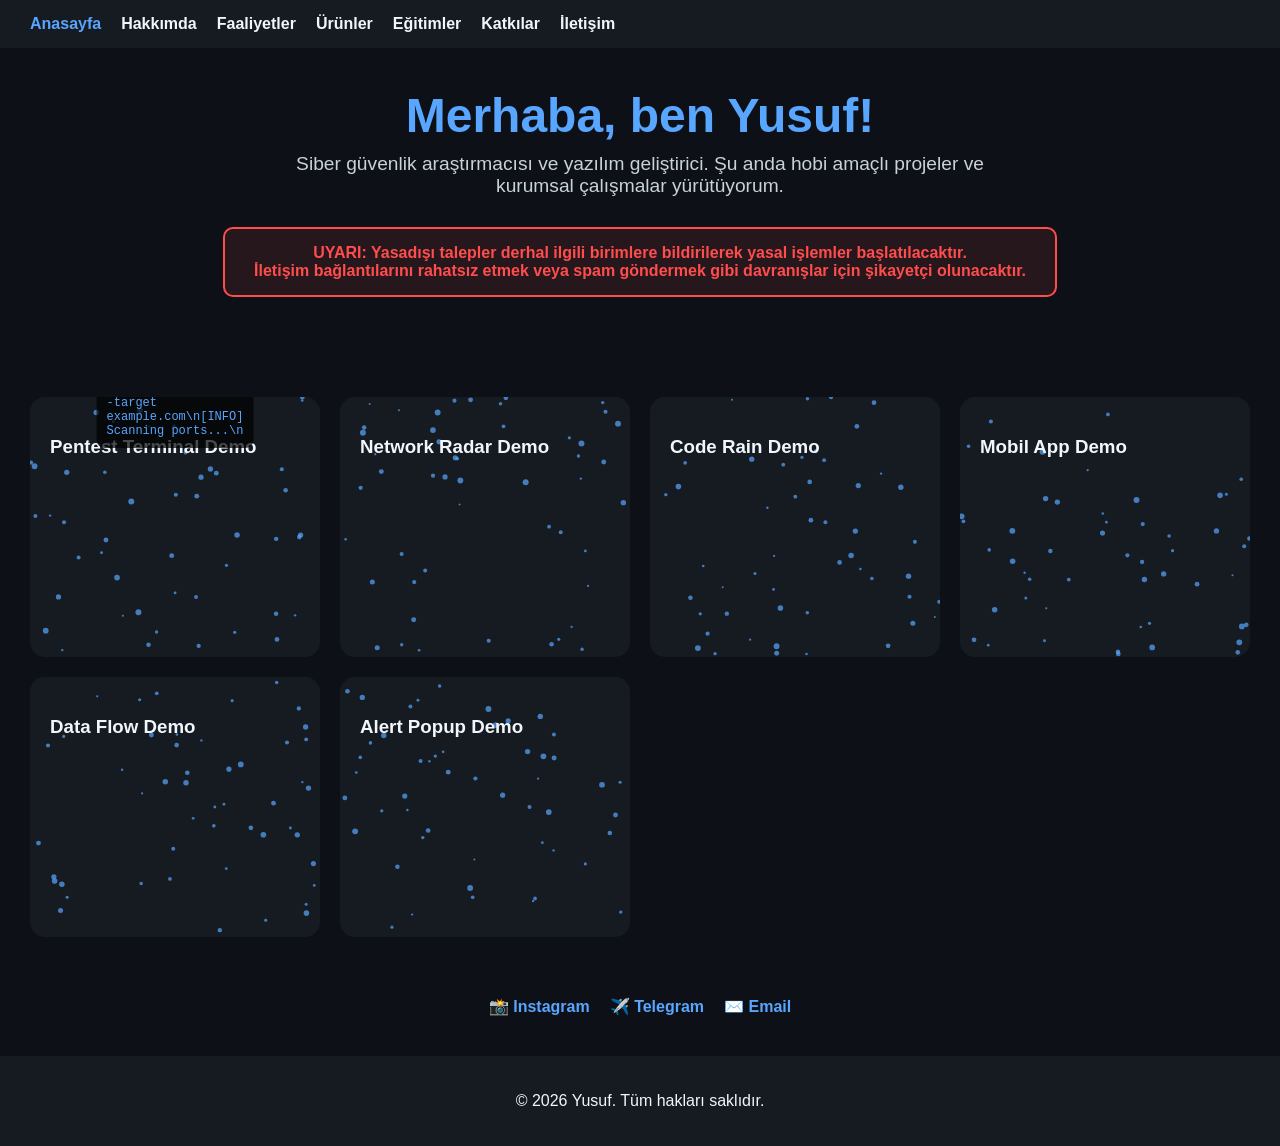
==== index.html @ c5e58425 "Fix HTML structure by closing the body tag" ====
﻿<!DOCTYPE html>
<html lang='tr'>
<head>
<meta charset='UTF-8'>
<meta name='viewport' content='width=device-width, initial-scale=1.0'>
<title>Anasayfa - Yusuf</title>
<style>
body { margin:0; font-family:'Segoe UI',sans-serif; background:#0d1117; color:#f0f6fc; }
header nav ul { display:flex; list-style:none; padding:15px 30px; background:#161b22; margin:0; }
header nav ul li { margin-right:20px; }
header nav ul li a { color:#f0f6fc; text-decoration:none; font-weight:600; transition:0.3s; }
header nav ul li a:hover, header nav ul li a.active { color:#58a6ff; }

.hero { text-align:center; padding:40px 20px; }
.hero h1 { font-size:3em; color:#58a6ff; margin:0; }
.hero p { font-size:1.2em; color:#c9d1d9; margin-top:10px; max-width:700px; margin-left:auto;margin-right:auto; }

.warning { margin:30px auto; font-weight:700; color:#ff4d4d; text-align:center; max-width:800px; font-size:1em; border:2px solid #ff4d4d; padding:15px; border-radius:10px; background:rgba(255,77,77,0.1); }

.grid-container { display:grid; grid-template-columns: repeat(auto-fit,minmax(280px,1fr)); gap:20px; padding:30px; }
.card { background:#161b22; border-radius:15px; padding:20px; min-height:220px; position:relative; overflow:hidden; transition:0.3s; }
.card:hover { transform:scale(1.05); box-shadow:0 0 20px rgba(88,166,255,0.5); }
.card canvas { position:absolute; top:0; left:0; width:100%; height:100%; z-index:0; }
.card-content { position:relative; z-index:1; color:#f0f6fc; }

.social-links { margin-top:30px; display:flex; justify-content:center; gap:20px; }
.social-links a { color:#58a6ff; text-decoration:none; font-weight:600; transition:0.3s; }
.social-links a:hover { color:#1f6feb; transform: scale(1.2); }

footer { background:#161b22; text-align:center; padding:20px; margin-top:40px; }
footer a { color:#58a6ff; margin:0 8px; text-decoration:none; font-weight:600; }
</style>
</head>
<body>

<header>
<nav>
<ul>
<li><a href='index.html' class='active'>Anasayfa</a></li>
<li><a href='hakkimda.html'>Hakkımda</a></li>
<li><a href='faaliyetler.html'>Faaliyetler</a></li>
<li><a href='urunler.html'>Ürünler</a></li>
<li><a href='egitimler.html'>Eğitimler</a></li>
<li><a href='katkilar.html'>Katkılar</a></li>
<li><a href='iletisim.html'>İletişim</a></li>
</ul>
</nav>
</header>

<section class='hero'>
<h1>Merhaba, ben Yusuf!</h1>
<p>Siber güvenlik araştırmacısı ve yazılım geliştirici. Şu anda hobi amaçlı projeler ve kurumsal çalışmalar yürütüyorum.</p>

<div class='warning'>
<strong>UYARI:</strong> Yasadışı talepler derhal ilgili birimlere bildirilerek yasal işlemler başlatılacaktır.<br>
İletişim bağlantılarını rahatsız etmek veya spam göndermek gibi davranışlar için <strong>şikayetçi olunacaktır</strong>.
</div>
</section>

<section class='grid-container'>
<div class='card' id='card1'><div class='card-content'><h3>Pentest Terminal Demo</h3></div><canvas></canvas></div>
<div class='card' id='card2'><div class='card-content'><h3>Network Radar Demo</h3></div><canvas></canvas></div>
<div class='card' id='card3'><div class='card-content'><h3>Code Rain Demo</h3></div><canvas></canvas></div>
<div class='card' id='card4'><div class='card-content'><h3>Mobil App Demo</h3></div><canvas></canvas></div>
<div class='card' id='card5'><div class='card-content'><h3>Data Flow Demo</h3></div><canvas></canvas></div>
<div class='card' id='card6'><div class='card-content'><h3>Alert Popup Demo</h3></div><canvas></canvas></div>
</section>

<div class='social-links'>
<a href='https://instagram.com/avyusuf95' target='_blank'>📸 Instagram</a>
<a href='https://t.me/Yusufavsarofficial' target='_blank'>✈️ Telegram</a>
<a href='mailto:yusufavsarsgu@gmail.com'>✉️ Email</a>
</div>

<footer>
<p>&copy; 2026 Yusuf. Tüm hakları saklıdır.</p>
</footer>

<script>
// Particle background for each card
function cardParticles(cardId,color='rgba(88,166,255,0.7)'){
  const canvas=document.querySelector('#'+cardId+' canvas');
  const ctx=canvas.getContext('2d');
  canvas.width=canvas.offsetWidth;
  canvas.height=canvas.offsetHeight;
  let particles=[];
  for(let i=0;i<50;i++){particles.push({x:Math.random()*canvas.width,y:Math.random()*canvas.height,r:Math.random()*2+1,dx:(Math.random()-0.5)*0.5,dy:(Math.random()-0.5)*0.5});}
  function animate(){
    ctx.clearRect(0,0,canvas.width,canvas.height);
    particles.forEach(p=>{
      ctx.beginPath();
      ctx.arc(p.x,p.y,p.r,0,Math.PI*2);
      ctx.fillStyle=color;
      ctx.fill();
      p.x+=p.dx;p.y+=p.dy;
      if(p.x>canvas.width)p.x=0;if(p.x<0)p.x=canvas.width;
      if(p.y>canvas.height)p.y=0;if(p.y<0)p.y=canvas.height;
    });
    requestAnimationFrame(animate);
  }
  animate();
  window.addEventListener('resize',()=>{canvas.width=canvas.offsetWidth; canvas.height=canvas.offsetHeight;});
}

// Pentest Terminal Demo
function pentestTerminal(){
  const terminal=document.createElement('div');
  terminal.style.position='absolute';
  terminal.style.bottom='10px';
  terminal.style.left='50%';
  terminal.style.transform='translateX(-50%)';
  terminal.style.background='rgba(0,0,0,0.7)';
  terminal.style.padding='10px';
  terminal.style.borderRadius='8px';
  terminal.style.fontFamily='monospace';
  terminal.style.fontSize='12px';
  terminal.style.color='#58a6ff';
  terminal.style.maxWidth='90%';
  terminal.style.zIndex='1';
  document.querySelector('#card1 .card-content').appendChild(terminal);
  let cmds=["sudo pentest scan --target example.com","[INFO] Scanning ports...","[OK] Port 80 open","[OK] Port 443 open","[WARNING] Possible vulnerability detected","[INFO] Exploit module loaded"];
  let idx=0;
  function runCmd(){ if(idx<cmds.length){terminal.textContent+=cmds[idx]+'\\n'; idx++; setTimeout(runCmd,1000);} }
  runCmd();
}

// Initialize all card particles
['card1','card2','card3','card4','card5','card6'].forEach(c=>cardParticles(c));
pentestTerminal();
</script>
<script src="ortak-api.js"></script>

</body>
</html>
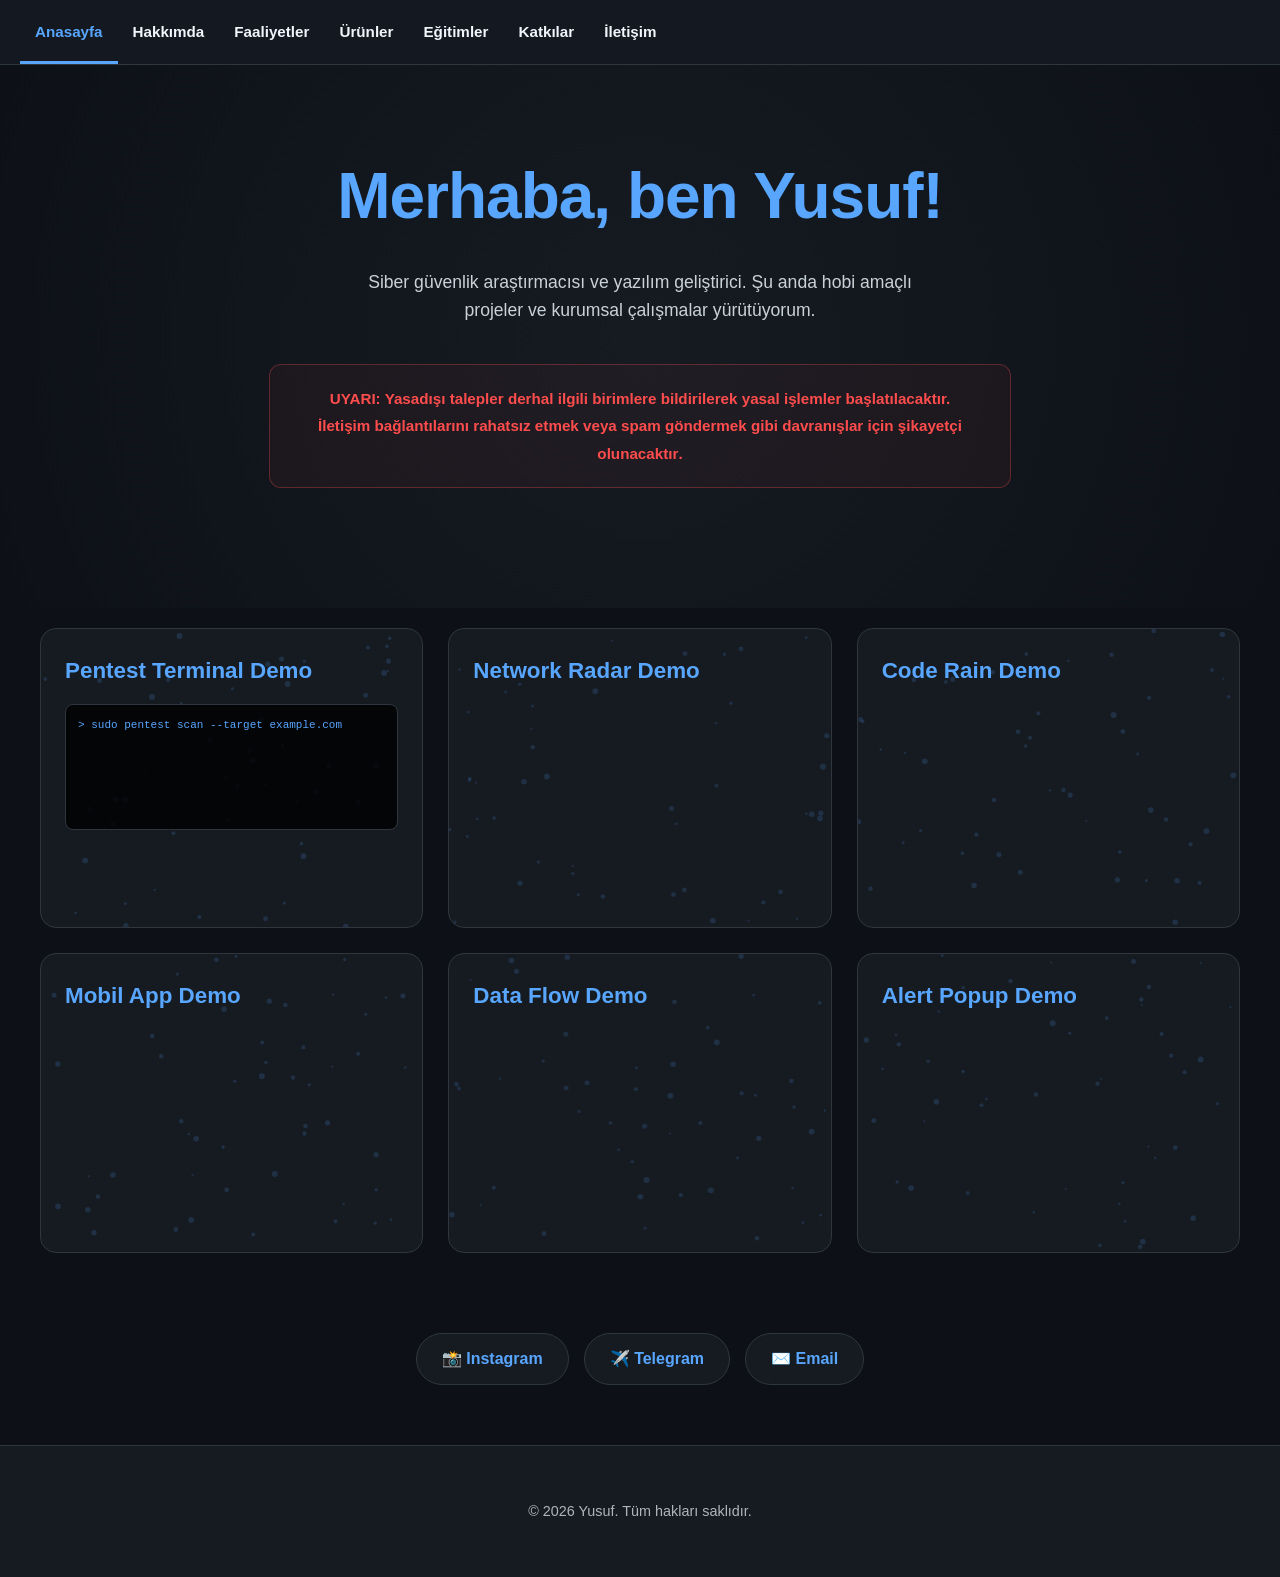
==== commit 10f3ddb2: "Update index.html" ====
--- a/index.html
+++ b/index.html
@@ -1,34 +1,193 @@
-﻿<!DOCTYPE html>
+<!DOCTYPE html>
 <html lang='tr'>
 <head>
 <meta charset='UTF-8'>
 <meta name='viewport' content='width=device-width, initial-scale=1.0'>
 <title>Anasayfa - Yusuf</title>
 <style>
-body { margin:0; font-family:'Segoe UI',sans-serif; background:#0d1117; color:#f0f6fc; }
-header nav ul { display:flex; list-style:none; padding:15px 30px; background:#161b22; margin:0; }
-header nav ul li { margin-right:20px; }
-header nav ul li a { color:#f0f6fc; text-decoration:none; font-weight:600; transition:0.3s; }
-header nav ul li a:hover, header nav ul li a.active { color:#58a6ff; }
-
-.hero { text-align:center; padding:40px 20px; }
-.hero h1 { font-size:3em; color:#58a6ff; margin:0; }
-.hero p { font-size:1.2em; color:#c9d1d9; margin-top:10px; max-width:700px; margin-left:auto;margin-right:auto; }
-
-.warning { margin:30px auto; font-weight:700; color:#ff4d4d; text-align:center; max-width:800px; font-size:1em; border:2px solid #ff4d4d; padding:15px; border-radius:10px; background:rgba(255,77,77,0.1); }
-
-.grid-container { display:grid; grid-template-columns: repeat(auto-fit,minmax(280px,1fr)); gap:20px; padding:30px; }
-.card { background:#161b22; border-radius:15px; padding:20px; min-height:220px; position:relative; overflow:hidden; transition:0.3s; }
-.card:hover { transform:scale(1.05); box-shadow:0 0 20px rgba(88,166,255,0.5); }
-.card canvas { position:absolute; top:0; left:0; width:100%; height:100%; z-index:0; }
-.card-content { position:relative; z-index:1; color:#f0f6fc; }
-
-.social-links { margin-top:30px; display:flex; justify-content:center; gap:20px; }
-.social-links a { color:#58a6ff; text-decoration:none; font-weight:600; transition:0.3s; }
-.social-links a:hover { color:#1f6feb; transform: scale(1.2); }
-
-footer { background:#161b22; text-align:center; padding:20px; margin-top:40px; }
-footer a { color:#58a6ff; margin:0 8px; text-decoration:none; font-weight:600; }
+/* Temel Değişkenler ve Reset */
+:root {
+    --bg-main: #0d1117;
+    --bg-sec: #161b22;
+    --accent: #58a6ff;
+    --text-main: #f0f6fc;
+    --text-dim: #c9d1d9;
+    --error: #ff4d4d;
+}
+
+body { 
+    margin:0; 
+    font-family: 'Inter', 'Segoe UI', Roboto, sans-serif; 
+    background: var(--bg-main); 
+    color: var(--text-main); 
+    line-height: 1.6;
+    overflow-x: hidden;
+}
+
+/* Navigasyon - Mobil Uyumlu */
+header nav {
+    position: sticky;
+    top: 0;
+    z-index: 1000;
+    background: rgba(22, 27, 34, 0.95);
+    backdrop-filter: blur(10px);
+    border-bottom: 1px solid #30363d;
+}
+
+header nav ul { 
+    display:flex; 
+    list-style:none; 
+    padding: 0 20px; 
+    margin:0; 
+    overflow-x: auto; /* Mobilde kaydırılabilir menü */
+    white-space: nowrap;
+    -webkit-overflow-scrolling: touch;
+}
+
+header nav ul::-webkit-scrollbar { display: none; }
+
+header nav ul li a { 
+    display: block;
+    padding: 20px 15px;
+    color: var(--text-main); 
+    text-decoration:none; 
+    font-weight:600; 
+    font-size: 0.95rem;
+    transition: 0.3s ease; 
+}
+
+header nav ul li a:hover, header nav ul li a.active { 
+    color: var(--accent); 
+    box-shadow: inset 0 -3px 0 var(--accent);
+}
+
+/* Hero Bölümü */
+.hero { 
+    text-align:center; 
+    padding: 80px 20px;
+    background: radial-gradient(circle at center, #161b22 0%, #0d1117 100%);
+}
+
+.hero h1 { 
+    font-size: clamp(2.5rem, 8vw, 4rem); /* Dinamik font boyutu */
+    color: var(--accent); 
+    margin:0; 
+    letter-spacing: -1px;
+}
+
+.hero p { 
+    font-size: 1.1em; 
+    color: var(--text-dim); 
+    margin: 20px auto; 
+    max-width:600px;
+}
+
+/* Uyarı Mesajı */
+.warning { 
+    margin: 40px auto; 
+    font-weight:600; 
+    color: var(--error); 
+    text-align:center; 
+    max-width: 700px; 
+    font-size: 0.95em; 
+    border: 1px solid rgba(255, 77, 77, 0.3); 
+    padding: 20px; 
+    border-radius: 12px; 
+    background: rgba(255, 77, 77, 0.05);
+    line-height: 1.8;
+}
+
+/* Grid Yapısı */
+.grid-container { 
+    display:grid; 
+    grid-template-columns: repeat(auto-fit, minmax(300px, 1fr)); 
+    gap: 25px; 
+    padding: 20px; 
+    max-width: 1200px;
+    margin: 0 auto;
+}
+
+.card { 
+    background: var(--bg-sec); 
+    border-radius: 16px; 
+    padding: 24px; 
+    min-height: 250px; 
+    position:relative; 
+    overflow:hidden; 
+    transition: all 0.4s cubic-bezier(0.175, 0.885, 0.32, 1.275);
+    border: 1px solid #30363d;
+}
+
+.card:hover { 
+    transform: translateY(-10px);
+    border-color: var(--accent);
+    box-shadow: 0 10px 30px rgba(0,0,0,0.5);
+}
+
+.card canvas { 
+    position:absolute; 
+    top:0; 
+    left:0; 
+    width:100%; 
+    height:100%; 
+    z-index:0; 
+    opacity: 0.4;
+}
+
+.card-content { 
+    position:relative; 
+    z-index:1; 
+}
+
+.card-content h3 {
+    margin: 0;
+    font-size: 1.4rem;
+    color: var(--accent);
+}
+
+/* Sosyal Linkler */
+.social-links { 
+    margin: 60px 0; 
+    display:flex; 
+    flex-wrap: wrap;
+    justify-content:center; 
+    gap: 15px; 
+}
+
+.social-links a { 
+    background: var(--bg-sec);
+    padding: 12px 25px;
+    border-radius: 50px;
+    color: var(--accent); 
+    text-decoration:none; 
+    font-weight:600; 
+    transition: 0.3s; 
+    border: 1px solid #30363d;
+}
+
+.social-links a:hover { 
+    background: var(--accent);
+    color: var(--bg-main);
+    transform: translateY(-3px);
+}
+
+/* Footer */
+footer { 
+    background: var(--bg-sec); 
+    text-align:center; 
+    padding: 40px 20px; 
+    margin-top: 60px; 
+    border-top: 1px solid #30363d;
+}
+
+footer p { opacity: 0.7; font-size: 0.9em; }
+
+/* Mobil Ayarlamalar */
+@media (max-width: 600px) {
+    .hero { padding: 50px 15px; }
+    .grid-container { padding: 15px; }
+    .card { min-height: 200px; }
+}
 </style>
 </head>
 <body>
@@ -78,13 +237,19 @@
 
 <script>
 // Particle background for each card
-function cardParticles(cardId,color='rgba(88,166,255,0.7)'){
+function cardParticles(cardId,color='rgba(88,166,255,0.4)'){
   const canvas=document.querySelector('#'+cardId+' canvas');
   const ctx=canvas.getContext('2d');
-  canvas.width=canvas.offsetWidth;
-  canvas.height=canvas.offsetHeight;
+  
+  function setCanvasSize() {
+    canvas.width=canvas.offsetWidth;
+    canvas.height=canvas.offsetHeight;
+  }
+  setCanvasSize();
+  
   let particles=[];
   for(let i=0;i<50;i++){particles.push({x:Math.random()*canvas.width,y:Math.random()*canvas.height,r:Math.random()*2+1,dx:(Math.random()-0.5)*0.5,dy:(Math.random()-0.5)*0.5});}
+  
   function animate(){
     ctx.clearRect(0,0,canvas.width,canvas.height);
     particles.forEach(p=>{
@@ -99,28 +264,36 @@
     requestAnimationFrame(animate);
   }
   animate();
-  window.addEventListener('resize',()=>{canvas.width=canvas.offsetWidth; canvas.height=canvas.offsetHeight;});
+  window.addEventListener('resize', setCanvasSize);
 }
 
 // Pentest Terminal Demo
 function pentestTerminal(){
+  const target = document.querySelector('#card1 .card-content');
   const terminal=document.createElement('div');
-  terminal.style.position='absolute';
-  terminal.style.bottom='10px';
-  terminal.style.left='50%';
-  terminal.style.transform='translateX(-50%)';
-  terminal.style.background='rgba(0,0,0,0.7)';
-  terminal.style.padding='10px';
+  terminal.style.marginTop='15px';
+  terminal.style.background='rgba(0,0,0,0.8)';
+  terminal.style.padding='12px';
   terminal.style.borderRadius='8px';
   terminal.style.fontFamily='monospace';
-  terminal.style.fontSize='12px';
+  terminal.style.fontSize='11px';
   terminal.style.color='#58a6ff';
-  terminal.style.maxWidth='90%';
-  terminal.style.zIndex='1';
-  document.querySelector('#card1 .card-content').appendChild(terminal);
+  terminal.style.border='1px solid #30363d';
+  terminal.style.minHeight='100px';
+  terminal.style.overflow='hidden';
+  target.appendChild(terminal);
+  
   let cmds=["sudo pentest scan --target example.com","[INFO] Scanning ports...","[OK] Port 80 open","[OK] Port 443 open","[WARNING] Possible vulnerability detected","[INFO] Exploit module loaded"];
   let idx=0;
-  function runCmd(){ if(idx<cmds.length){terminal.textContent+=cmds[idx]+'\\n'; idx++; setTimeout(runCmd,1000);} }
+  function runCmd(){ 
+    if(idx<cmds.length){
+        const line = document.createElement('div');
+        line.textContent = '> ' + cmds[idx];
+        terminal.appendChild(line);
+        idx++; 
+        setTimeout(runCmd,1200);
+    } 
+  }
   runCmd();
 }
 
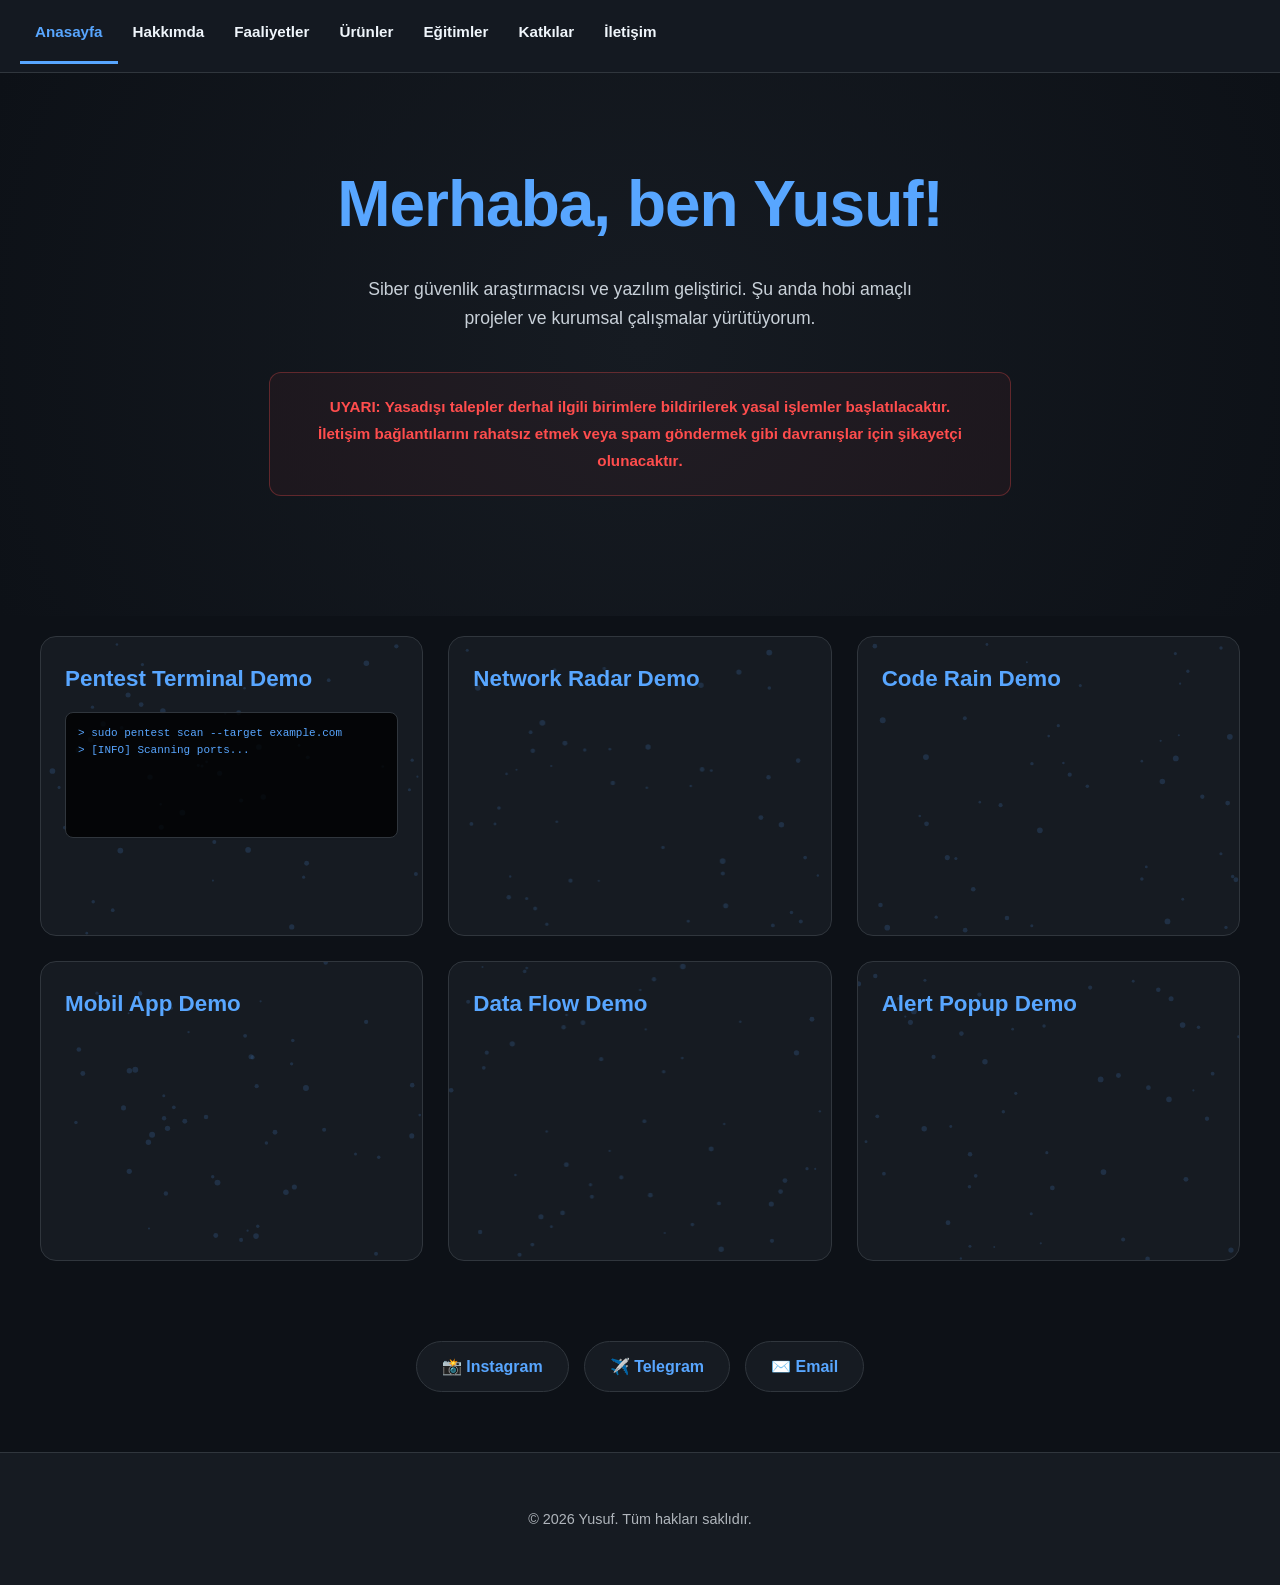
==== commit f6a47fdb: "Update index.html" ====
--- a/index.html
+++ b/index.html
@@ -188,6 +188,118 @@
     .grid-container { padding: 15px; }
     .card { min-height: 200px; }
 }
+
+
+/* Ortak Mobil Hamburger Menü */
+header nav {
+    min-height: 72px;
+}
+
+header nav .nav-toggle {
+    display: none;
+    align-items: center;
+    justify-content: center;
+    width: 48px;
+    height: 48px;
+    border: 1px solid var(--border, #30363d);
+    border-radius: 12px;
+    background: rgba(255, 255, 255, 0.04);
+    color: var(--text-main, #f0f6fc);
+    cursor: pointer;
+    margin: 12px 16px 12px auto;
+    transition: 0.3s ease;
+}
+
+header nav .nav-toggle:hover {
+    border-color: var(--accent, #58a6ff);
+    color: var(--accent, #58a6ff);
+}
+
+header nav .nav-toggle span {
+    display: block;
+    width: 20px;
+    height: 2px;
+    background: currentColor;
+    border-radius: 999px;
+    position: relative;
+    transition: 0.3s ease;
+}
+
+header nav .nav-toggle span::before,
+header nav .nav-toggle span::after {
+    content: "";
+    position: absolute;
+    left: 0;
+    width: 20px;
+    height: 2px;
+    background: currentColor;
+    border-radius: 999px;
+    transition: 0.3s ease;
+}
+
+header nav .nav-toggle span::before { top: -6px; }
+header nav .nav-toggle span::after { top: 6px; }
+
+header nav.nav-open .nav-toggle span { background: transparent; }
+header nav.nav-open .nav-toggle span::before { top: 0; transform: rotate(45deg); }
+header nav.nav-open .nav-toggle span::after { top: 0; transform: rotate(-45deg); }
+
+header nav .nav-menu-wrap {
+    width: 100%;
+}
+
+@media (max-width: 768px) {
+    header nav {
+        display: block;
+        padding: 0;
+    }
+
+    header nav .nav-toggle {
+        display: inline-flex;
+    }
+
+    header nav .nav-menu-wrap {
+        display: none;
+        width: 100%;
+        border-top: 1px solid var(--border, #30363d);
+        background: rgba(13, 17, 23, 0.98);
+    }
+
+    header nav.nav-open .nav-menu-wrap {
+        display: block;
+    }
+
+    header nav ul {
+        display: flex;
+        flex-direction: column;
+        overflow: hidden;
+        white-space: normal;
+        padding: 8px 12px 16px;
+        gap: 6px;
+    }
+
+    header nav ul li {
+        width: 100%;
+    }
+
+    header nav ul li a {
+        width: 100%;
+        box-sizing: border-box;
+        padding: 14px 16px;
+        border-radius: 12px;
+        box-shadow: none !important;
+    }
+
+    header nav ul li a.active,
+    header nav ul li a:hover {
+        background: rgba(88, 166, 255, 0.10);
+    }
+
+    header nav ul li a.active::after {
+        display: none;
+    }
+}
+
 </style>
 </head>
 <body>
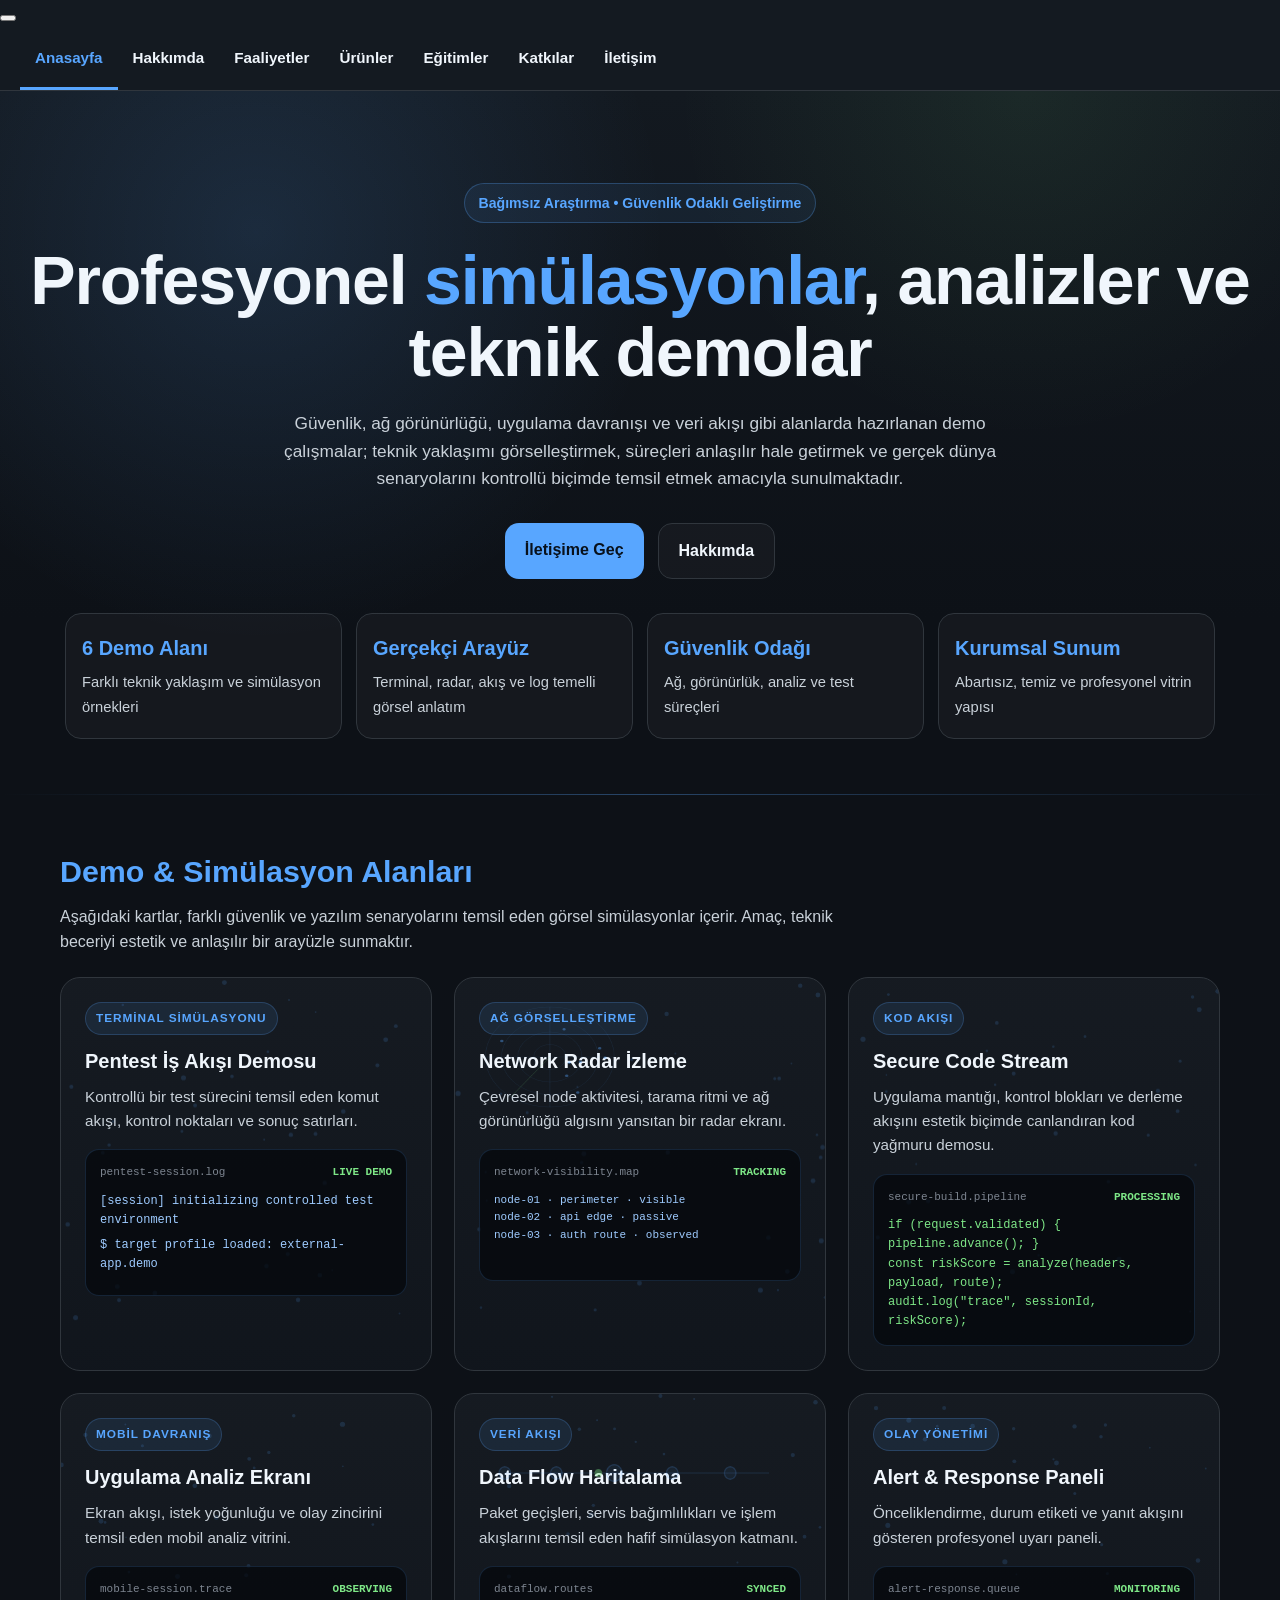
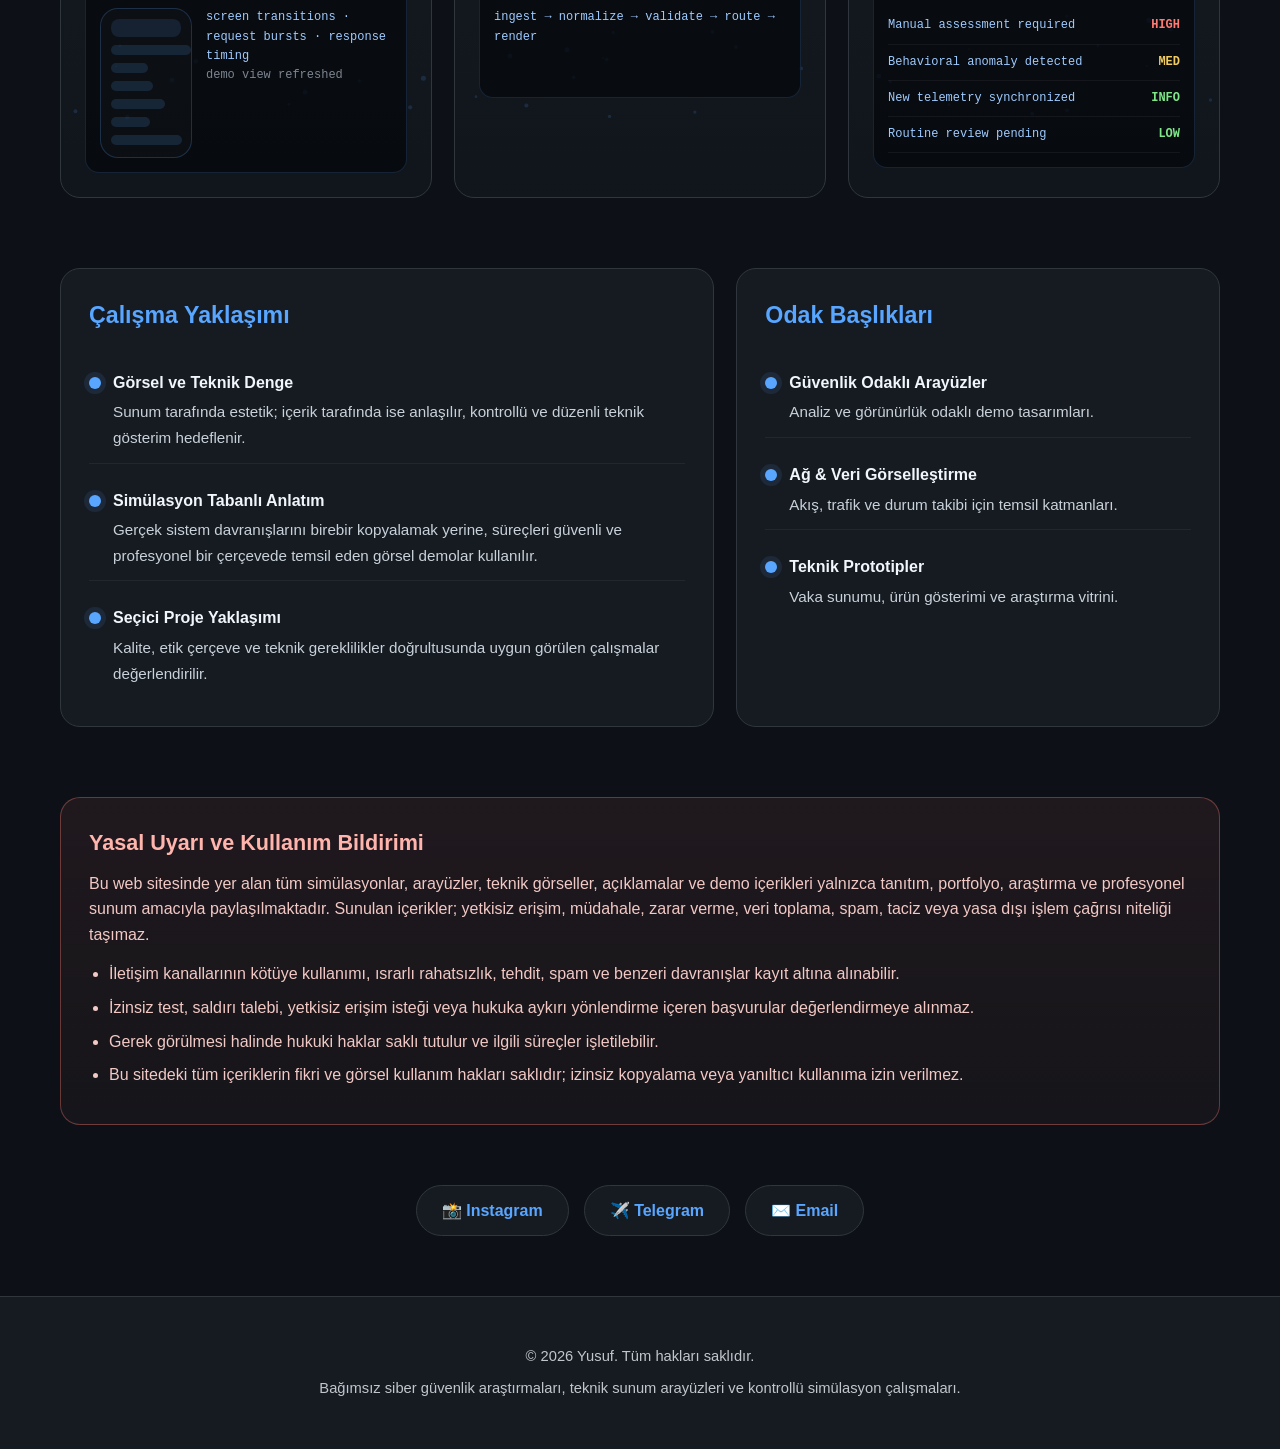
==== commit eee84e85: "Update print statement from 'Hello' to 'Goodbye'" ====
--- a/index.html
+++ b/index.html
@@ -5,301 +5,364 @@
 <meta name='viewport' content='width=device-width, initial-scale=1.0'>
 <title>Anasayfa - Yusuf</title>
 <style>
-/* Temel Değişkenler ve Reset */
-:root {
-    --bg-main: #0d1117;
-    --bg-sec: #161b22;
-    --accent: #58a6ff;
-    --text-main: #f0f6fc;
-    --text-dim: #c9d1d9;
-    --error: #ff4d4d;
-}
-
-body { 
-    margin:0; 
-    font-family: 'Inter', 'Segoe UI', Roboto, sans-serif; 
-    background: var(--bg-main); 
-    color: var(--text-main); 
-    line-height: 1.6;
-    overflow-x: hidden;
-}
-
-/* Navigasyon - Mobil Uyumlu */
-header nav {
-    position: sticky;
-    top: 0;
-    z-index: 1000;
-    background: rgba(22, 27, 34, 0.95);
-    backdrop-filter: blur(10px);
-    border-bottom: 1px solid #30363d;
-}
-
-header nav ul { 
-    display:flex; 
-    list-style:none; 
-    padding: 0 20px; 
-    margin:0; 
-    overflow-x: auto; /* Mobilde kaydırılabilir menü */
-    white-space: nowrap;
-    -webkit-overflow-scrolling: touch;
-}
-
-header nav ul::-webkit-scrollbar { display: none; }
-
-header nav ul li a { 
-    display: block;
-    padding: 20px 15px;
-    color: var(--text-main); 
-    text-decoration:none; 
-    font-weight:600; 
-    font-size: 0.95rem;
-    transition: 0.3s ease; 
-}
-
-header nav ul li a:hover, header nav ul li a.active { 
-    color: var(--accent); 
+:root{
+    --bg-main:#0d1117;
+    --bg-sec:#161b22;
+    --bg-card:#11161d;
+    --accent:#58a6ff;
+    --accent-2:#7ee787;
+    --text-main:#f0f6fc;
+    --text-dim:#c9d1d9;
+    --border:#30363d;
+    --warning:#ff7b72;
+}
+*{box-sizing:border-box}
+body{
+    margin:0;
+    font-family:'Inter','Segoe UI',Roboto,sans-serif;
+    background:var(--bg-main);
+    color:var(--text-main);
+    line-height:1.6;
+    overflow-x:hidden;
+}
+header nav{
+    position:sticky;
+    top:0;
+    z-index:1000;
+    background:rgba(22,27,34,.94);
+    backdrop-filter:blur(10px);
+    border-bottom:1px solid var(--border);
+}
+header nav ul{
+    display:flex;
+    list-style:none;
+    padding:0 20px;
+    margin:0;
+    overflow-x:auto;
+    white-space:nowrap;
+    -webkit-overflow-scrolling:touch;
+    scrollbar-width:none;
+}
+header nav ul::-webkit-scrollbar{display:none}
+header nav ul li a{
+    display:block;
+    padding:20px 15px;
+    color:var(--text-main);
+    text-decoration:none;
+    font-weight:600;
+    font-size:.95rem;
+    transition:.3s ease;
+}
+header nav ul li a:hover, header nav ul li a.active{
+    color:var(--accent);
     box-shadow: inset 0 -3px 0 var(--accent);
 }
 
-/* Hero Bölümü */
-.hero { 
-    text-align:center; 
-    padding: 80px 20px;
-    background: radial-gradient(circle at center, #161b22 0%, #0d1117 100%);
-}
-
-.hero h1 { 
-    font-size: clamp(2.5rem, 8vw, 4rem); /* Dinamik font boyutu */
-    color: var(--accent); 
-    margin:0; 
-    letter-spacing: -1px;
-}
-
-.hero p { 
-    font-size: 1.1em; 
-    color: var(--text-dim); 
-    margin: 20px auto; 
-    max-width:600px;
-}
-
-/* Uyarı Mesajı */
-.warning { 
-    margin: 40px auto; 
-    font-weight:600; 
-    color: var(--error); 
-    text-align:center; 
-    max-width: 700px; 
-    font-size: 0.95em; 
-    border: 1px solid rgba(255, 77, 77, 0.3); 
-    padding: 20px; 
-    border-radius: 12px; 
-    background: rgba(255, 77, 77, 0.05);
-    line-height: 1.8;
-}
-
-/* Grid Yapısı */
-.grid-container { 
-    display:grid; 
-    grid-template-columns: repeat(auto-fit, minmax(300px, 1fr)); 
-    gap: 25px; 
-    padding: 20px; 
-    max-width: 1200px;
-    margin: 0 auto;
-}
-
-.card { 
-    background: var(--bg-sec); 
-    border-radius: 16px; 
-    padding: 24px; 
-    min-height: 250px; 
-    position:relative; 
-    overflow:hidden; 
-    transition: all 0.4s cubic-bezier(0.175, 0.885, 0.32, 1.275);
-    border: 1px solid #30363d;
-}
-
-.card:hover { 
-    transform: translateY(-10px);
-    border-color: var(--accent);
-    box-shadow: 0 10px 30px rgba(0,0,0,0.5);
-}
-
-.card canvas { 
-    position:absolute; 
-    top:0; 
-    left:0; 
-    width:100%; 
-    height:100%; 
-    z-index:0; 
-    opacity: 0.4;
-}
-
-.card-content { 
-    position:relative; 
-    z-index:1; 
-}
-
-.card-content h3 {
-    margin: 0;
-    font-size: 1.4rem;
-    color: var(--accent);
-}
-
-/* Sosyal Linkler */
-.social-links { 
-    margin: 60px 0; 
-    display:flex; 
-    flex-wrap: wrap;
-    justify-content:center; 
-    gap: 15px; 
-}
-
-.social-links a { 
-    background: var(--bg-sec);
-    padding: 12px 25px;
-    border-radius: 50px;
-    color: var(--accent); 
-    text-decoration:none; 
-    font-weight:600; 
-    transition: 0.3s; 
-    border: 1px solid #30363d;
-}
-
-.social-links a:hover { 
-    background: var(--accent);
-    color: var(--bg-main);
-    transform: translateY(-3px);
-}
-
-/* Footer */
-footer { 
-    background: var(--bg-sec); 
-    text-align:center; 
-    padding: 40px 20px; 
-    margin-top: 60px; 
-    border-top: 1px solid #30363d;
-}
-
-footer p { opacity: 0.7; font-size: 0.9em; }
-
-/* Mobil Ayarlamalar */
-@media (max-width: 600px) {
-    .hero { padding: 50px 15px; }
-    .grid-container { padding: 15px; }
-    .card { min-height: 200px; }
-}
-
-
-/* Ortak Mobil Hamburger Menü */
-header nav {
-    min-height: 72px;
-}
-
-header nav .nav-toggle {
-    display: none;
-    align-items: center;
-    justify-content: center;
-    width: 48px;
-    height: 48px;
-    border: 1px solid var(--border, #30363d);
-    border-radius: 12px;
-    background: rgba(255, 255, 255, 0.04);
-    color: var(--text-main, #f0f6fc);
-    cursor: pointer;
-    margin: 12px 16px 12px auto;
-    transition: 0.3s ease;
-}
-
-header nav .nav-toggle:hover {
-    border-color: var(--accent, #58a6ff);
-    color: var(--accent, #58a6ff);
-}
-
-header nav .nav-toggle span {
-    display: block;
-    width: 20px;
-    height: 2px;
-    background: currentColor;
-    border-radius: 999px;
-    position: relative;
-    transition: 0.3s ease;
-}
-
-header nav .nav-toggle span::before,
-header nav .nav-toggle span::after {
-    content: "";
-    position: absolute;
-    left: 0;
-    width: 20px;
-    height: 2px;
-    background: currentColor;
-    border-radius: 999px;
-    transition: 0.3s ease;
-}
-
-header nav .nav-toggle span::before { top: -6px; }
-header nav .nav-toggle span::after { top: 6px; }
-
-header nav.nav-open .nav-toggle span { background: transparent; }
-header nav.nav-open .nav-toggle span::before { top: 0; transform: rotate(45deg); }
-header nav.nav-open .nav-toggle span::after { top: 0; transform: rotate(-45deg); }
-
-header nav .nav-menu-wrap {
-    width: 100%;
-}
-
-@media (max-width: 768px) {
-    header nav {
-        display: block;
-        padding: 0;
-    }
-
-    header nav .nav-toggle {
-        display: inline-flex;
-    }
-
-    header nav .nav-menu-wrap {
-        display: none;
-        width: 100%;
-        border-top: 1px solid var(--border, #30363d);
-        background: rgba(13, 17, 23, 0.98);
-    }
-
-    header nav.nav-open .nav-menu-wrap {
-        display: block;
-    }
-
-    header nav ul {
-        display: flex;
-        flex-direction: column;
-        overflow: hidden;
-        white-space: normal;
-        padding: 8px 12px 16px;
-        gap: 6px;
-    }
-
-    header nav ul li {
-        width: 100%;
-    }
-
-    header nav ul li a {
-        width: 100%;
-        box-sizing: border-box;
-        padding: 14px 16px;
-        border-radius: 12px;
-        box-shadow: none !important;
-    }
-
-    header nav ul li a.active,
-    header nav ul li a:hover {
-        background: rgba(88, 166, 255, 0.10);
-    }
-
-    header nav ul li a.active::after {
-        display: none;
-    }
-}
-
+.hero{
+    position:relative;
+    padding:92px 20px 56px;
+    text-align:center;
+    background:
+      radial-gradient(circle at 20% 20%, rgba(88,166,255,.14), transparent 35%),
+      radial-gradient(circle at 80% 0%, rgba(126,231,135,.08), transparent 28%),
+      linear-gradient(180deg,#131920 0%, #0d1117 75%);
+}
+.hero::after{
+    content:"";
+    position:absolute;
+    inset:auto 0 0 0;
+    height:1px;
+    background:linear-gradient(90deg, transparent, rgba(88,166,255,.35), transparent);
+}
+.hero-badge{
+    display:inline-flex;
+    gap:8px;
+    align-items:center;
+    padding:8px 14px;
+    border:1px solid rgba(88,166,255,.28);
+    border-radius:999px;
+    background:rgba(88,166,255,.08);
+    color:var(--accent);
+    font-size:.88rem;
+    font-weight:700;
+    margin-bottom:22px;
+}
+.hero h1{
+    margin:0;
+    font-size:clamp(2.4rem, 8vw, 4.25rem);
+    line-height:1.05;
+    letter-spacing:-1.2px;
+}
+.hero h1 span{color:var(--accent)}
+.hero p{
+    max-width:760px;
+    margin:22px auto 0;
+    color:var(--text-dim);
+    font-size:1.08rem;
+}
+.hero-actions{
+    display:flex;
+    justify-content:center;
+    gap:14px;
+    flex-wrap:wrap;
+    margin-top:30px;
+}
+.hero-actions a{
+    text-decoration:none;
+    font-weight:700;
+    border-radius:14px;
+    padding:14px 20px;
+    transition:.25s ease;
+}
+.btn-primary{
+    background:var(--accent);
+    color:#08111b;
+}
+.btn-primary:hover{transform:translateY(-2px)}
+.btn-secondary{
+    color:var(--text-main);
+    border:1px solid var(--border);
+    background:rgba(255,255,255,.03);
+}
+.btn-secondary:hover{
+    border-color:var(--accent);
+    color:var(--accent);
+}
+.quick-stats{
+    max-width:1150px;
+    margin:34px auto 0;
+    display:grid;
+    grid-template-columns:repeat(4,1fr);
+    gap:14px;
+}
+.stat{
+    background:rgba(255,255,255,.03);
+    border:1px solid var(--border);
+    border-radius:16px;
+    padding:18px 16px;
+    text-align:left;
+}
+.stat strong{
+    display:block;
+    color:var(--accent);
+    font-size:1.25rem;
+    margin-bottom:5px;
+}
+.stat span{
+    color:var(--text-dim);
+    font-size:.92rem;
+}
+
+.section-head{
+    max-width:1200px;
+    margin:0 auto 22px;
+    padding:0 20px;
+}
+.section-head h2{
+    margin:0 0 8px;
+    color:var(--accent);
+    font-size:1.9rem;
+}
+.section-head p{
+    margin:0;
+    color:var(--text-dim);
+    max-width:780px;
+}
+
+.grid-container{
+    display:grid;
+    grid-template-columns:repeat(auto-fit,minmax(310px,1fr));
+    gap:22px;
+    padding:0 20px;
+    max-width:1200px;
+    margin:0 auto;
+}
+.card{
+    background:linear-gradient(180deg, rgba(22,27,34,.98), rgba(17,22,29,.98));
+    border:1px solid var(--border);
+    border-radius:20px;
+    padding:24px;
+    min-height:270px;
+    position:relative;
+    overflow:hidden;
+    transition:.35s ease;
+}
+.card:hover{
+    transform:translateY(-8px);
+    border-color:rgba(88,166,255,.55);
+    box-shadow:0 14px 34px rgba(0,0,0,.35);
+}
+.card canvas{
+    position:absolute;
+    inset:0;
+    width:100%;
+    height:100%;
+    opacity:.4;
+    z-index:0;
+}
+.card-content{
+    position:relative;
+    z-index:1;
+}
+.card-kicker{
+    display:inline-block;
+    margin-bottom:10px;
+    padding:6px 10px;
+    border-radius:999px;
+    font-size:.74rem;
+    font-weight:800;
+    text-transform:uppercase;
+    letter-spacing:.08em;
+    background:rgba(88,166,255,.1);
+    color:var(--accent);
+    border:1px solid rgba(88,166,255,.22);
+}
+.card-content h3{
+    margin:0 0 8px;
+    font-size:1.25rem;
+    color:var(--text-main);
+}
+.card-content p{
+    margin:0 0 16px;
+    color:var(--text-dim);
+    font-size:.95rem;
+}
+.demo-surface{
+    background:rgba(5,8,12,.72);
+    border:1px solid rgba(88,166,255,.16);
+    border-radius:14px;
+    padding:14px;
+    min-height:132px;
+    font-family:ui-monospace,SFMono-Regular,Menlo,monospace;
+    font-size:12px;
+    color:#9ecbff;
+    overflow:hidden;
+}
+.demo-surface .label{
+    display:flex;
+    justify-content:space-between;
+    align-items:center;
+    color:#7d8590;
+    margin-bottom:10px;
+    font-size:11px;
+}
+.badge-ok{
+    color:var(--accent-2);
+    font-weight:700;
+}
+.approach{
+    max-width:1200px;
+    margin:70px auto 0;
+    padding:0 20px;
+    display:grid;
+    grid-template-columns:1.15fr .85fr;
+    gap:22px;
+}
+.panel{
+    background:var(--bg-sec);
+    border:1px solid var(--border);
+    border-radius:20px;
+    padding:28px;
+}
+.panel h3{
+    margin-top:0;
+    font-size:1.45rem;
+    color:var(--accent);
+}
+.list{
+    display:grid;
+    gap:12px;
+}
+.list-item{
+    display:flex;
+    gap:12px;
+    align-items:flex-start;
+    padding:12px 0;
+    border-bottom:1px solid rgba(255,255,255,.05);
+}
+.list-item:last-child{border-bottom:0}
+.list-item strong{display:block;margin-bottom:4px}
+.list-item span{color:var(--text-dim); font-size:.95rem}
+.dot{
+    flex:0 0 12px;
+    width:12px;
+    height:12px;
+    border-radius:50%;
+    background:var(--accent);
+    margin-top:7px;
+    box-shadow:0 0 0 5px rgba(88,166,255,.1);
+}
+.warning{
+    margin:70px auto 0;
+    max-width:1200px;
+    padding:0 20px;
+}
+.warning-box{
+    border:1px solid rgba(255,123,114,.35);
+    background:linear-gradient(180deg, rgba(255,123,114,.08), rgba(255,123,114,.04));
+    color:#ffd7d5;
+    border-radius:20px;
+    padding:28px;
+}
+.warning-box h3{
+    margin:0 0 10px;
+    color:#ffb4ac;
+    font-size:1.35rem;
+}
+.warning-box p{
+    margin:0 0 14px;
+    color:#f2c9c5;
+}
+.warning-box ul{
+    margin:0;
+    padding-left:20px;
+    color:#f2c9c5;
+}
+.warning-box li{margin-bottom:8px}
+
+.social-links{
+    margin:60px 0 0;
+    display:flex;
+    flex-wrap:wrap;
+    justify-content:center;
+    gap:15px;
+    padding:0 20px;
+}
+.social-links a{
+    background:var(--bg-sec);
+    padding:12px 25px;
+    border-radius:50px;
+    color:var(--accent);
+    text-decoration:none;
+    font-weight:600;
+    transition:.3s;
+    border:1px solid var(--border);
+}
+.social-links a:hover{
+    background:var(--accent);
+    color:var(--bg-main);
+    transform:translateY(-3px);
+}
+footer{
+    background:var(--bg-sec);
+    text-align:center;
+    padding:40px 20px;
+    margin-top:60px;
+    border-top:1px solid var(--border);
+}
+footer p{opacity:.78;font-size:.92em;margin:8px 0}
+
+@media (max-width: 900px){
+    .quick-stats{grid-template-columns:repeat(2,1fr)}
+    .approach{grid-template-columns:1fr}
+}
+@media (max-width: 600px){
+    .hero{padding:72px 15px 46px}
+    .grid-container,.section-head,.warning{padding-left:15px;padding-right:15px}
+    .quick-stats{grid-template-columns:1fr}
+    .card{min-height:240px}
+    .panel,.warning-box{padding:22px}
+}
 </style>
 </head>
 <body>
@@ -319,99 +382,408 @@
 </header>
 
 <section class='hero'>
-<h1>Merhaba, ben Yusuf!</h1>
-<p>Siber güvenlik araştırmacısı ve yazılım geliştirici. Şu anda hobi amaçlı projeler ve kurumsal çalışmalar yürütüyorum.</p>
-
-<div class='warning'>
-<strong>UYARI:</strong> Yasadışı talepler derhal ilgili birimlere bildirilerek yasal işlemler başlatılacaktır.<br>
-İletişim bağlantılarını rahatsız etmek veya spam göndermek gibi davranışlar için <strong>şikayetçi olunacaktır</strong>.
+    <div class='hero-badge'>Bağımsız Araştırma • Güvenlik Odaklı Geliştirme</div>
+    <h1>Profesyonel <span>simülasyonlar</span>, analizler ve teknik demolar</h1>
+    <p>
+        Güvenlik, ağ görünürlüğü, uygulama davranışı ve veri akışı gibi alanlarda hazırlanan demo çalışmalar;
+        teknik yaklaşımı görselleştirmek, süreçleri anlaşılır hale getirmek ve gerçek dünya senaryolarını kontrollü biçimde temsil etmek amacıyla sunulmaktadır.
+    </p>
+    <div class='hero-actions'>
+        <a class='btn-primary' href='iletisim.html'>İletişime Geç</a>
+        <a class='btn-secondary' href='hakkimda.html'>Hakkımda</a>
+    </div>
+
+    <div class='quick-stats'>
+        <div class='stat'><strong>6 Demo Alanı</strong><span>Farklı teknik yaklaşım ve simülasyon örnekleri</span></div>
+        <div class='stat'><strong>Gerçekçi Arayüz</strong><span>Terminal, radar, akış ve log temelli görsel anlatım</span></div>
+        <div class='stat'><strong>Güvenlik Odağı</strong><span>Ağ, görünürlük, analiz ve test süreçleri</span></div>
+        <div class='stat'><strong>Kurumsal Sunum</strong><span>Abartısız, temiz ve profesyonel vitrin yapısı</span></div>
+    </div>
+</section>
+
+<div class='section-head' style='margin-top:52px;'>
+    <h2>Demo & Simülasyon Alanları</h2>
+    <p>
+        Aşağıdaki kartlar, farklı güvenlik ve yazılım senaryolarını temsil eden görsel simülasyonlar içerir.
+        Amaç, teknik beceriyi estetik ve anlaşılır bir arayüzle sunmaktır.
+    </p>
 </div>
+
+<section class='grid-container'>
+    <div class='card' id='card1'>
+        <canvas></canvas>
+        <div class='card-content'>
+            <span class='card-kicker'>Terminal Simülasyonu</span>
+            <h3>Pentest İş Akışı Demosu</h3>
+            <p>Kontrollü bir test sürecini temsil eden komut akışı, kontrol noktaları ve sonuç satırları.</p>
+            <div class='demo-surface' id='terminalDemo'>
+                <div class='label'><span>pentest-session.log</span><span class='badge-ok'>LIVE DEMO</span></div>
+            </div>
+        </div>
+    </div>
+
+    <div class='card' id='card2'>
+        <canvas></canvas>
+        <div class='card-content'>
+            <span class='card-kicker'>Ağ Görselleştirme</span>
+            <h3>Network Radar İzleme</h3>
+            <p>Çevresel node aktivitesi, tarama ritmi ve ağ görünürlüğü algısını yansıtan bir radar ekranı.</p>
+            <div class='demo-surface' id='radarDemo'>
+                <div class='label'><span>network-visibility.map</span><span class='badge-ok'>TRACKING</span></div>
+            </div>
+        </div>
+    </div>
+
+    <div class='card' id='card3'>
+        <canvas></canvas>
+        <div class='card-content'>
+            <span class='card-kicker'>Kod Akışı</span>
+            <h3>Secure Code Stream</h3>
+            <p>Uygulama mantığı, kontrol blokları ve derleme akışını estetik biçimde canlandıran kod yağmuru demosu.</p>
+            <div class='demo-surface' id='codeDemo'>
+                <div class='label'><span>secure-build.pipeline</span><span class='badge-ok'>PROCESSING</span></div>
+            </div>
+        </div>
+    </div>
+
+    <div class='card' id='card4'>
+        <canvas></canvas>
+        <div class='card-content'>
+            <span class='card-kicker'>Mobil Davranış</span>
+            <h3>Uygulama Analiz Ekranı</h3>
+            <p>Ekran akışı, istek yoğunluğu ve olay zincirini temsil eden mobil analiz vitrini.</p>
+            <div class='demo-surface' id='mobileDemo'>
+                <div class='label'><span>mobile-session.trace</span><span class='badge-ok'>OBSERVING</span></div>
+            </div>
+        </div>
+    </div>
+
+    <div class='card' id='card5'>
+        <canvas></canvas>
+        <div class='card-content'>
+            <span class='card-kicker'>Veri Akışı</span>
+            <h3>Data Flow Haritalama</h3>
+            <p>Paket geçişleri, servis bağımlılıkları ve işlem akışlarını temsil eden hafif simülasyon katmanı.</p>
+            <div class='demo-surface' id='flowDemo'>
+                <div class='label'><span>dataflow.routes</span><span class='badge-ok'>SYNCED</span></div>
+            </div>
+        </div>
+    </div>
+
+    <div class='card' id='card6'>
+        <canvas></canvas>
+        <div class='card-content'>
+            <span class='card-kicker'>Olay Yönetimi</span>
+            <h3>Alert & Response Paneli</h3>
+            <p>Önceliklendirme, durum etiketi ve yanıt akışını gösteren profesyonel uyarı paneli.</p>
+            <div class='demo-surface' id='alertDemo'>
+                <div class='label'><span>alert-response.queue</span><span class='badge-ok'>MONITORING</span></div>
+            </div>
+        </div>
+    </div>
 </section>
 
-<section class='grid-container'>
-<div class='card' id='card1'><div class='card-content'><h3>Pentest Terminal Demo</h3></div><canvas></canvas></div>
-<div class='card' id='card2'><div class='card-content'><h3>Network Radar Demo</h3></div><canvas></canvas></div>
-<div class='card' id='card3'><div class='card-content'><h3>Code Rain Demo</h3></div><canvas></canvas></div>
-<div class='card' id='card4'><div class='card-content'><h3>Mobil App Demo</h3></div><canvas></canvas></div>
-<div class='card' id='card5'><div class='card-content'><h3>Data Flow Demo</h3></div><canvas></canvas></div>
-<div class='card' id='card6'><div class='card-content'><h3>Alert Popup Demo</h3></div><canvas></canvas></div>
+<section class='approach'>
+    <div class='panel'>
+        <h3>Çalışma Yaklaşımı</h3>
+        <div class='list'>
+            <div class='list-item'>
+                <div class='dot'></div>
+                <div><strong>Görsel ve Teknik Denge</strong><span>Sunum tarafında estetik; içerik tarafında ise anlaşılır, kontrollü ve düzenli teknik gösterim hedeflenir.</span></div>
+            </div>
+            <div class='list-item'>
+                <div class='dot'></div>
+                <div><strong>Simülasyon Tabanlı Anlatım</strong><span>Gerçek sistem davranışlarını birebir kopyalamak yerine, süreçleri güvenli ve profesyonel bir çerçevede temsil eden görsel demolar kullanılır.</span></div>
+            </div>
+            <div class='list-item'>
+                <div class='dot'></div>
+                <div><strong>Seçici Proje Yaklaşımı</strong><span>Kalite, etik çerçeve ve teknik gereklilikler doğrultusunda uygun görülen çalışmalar değerlendirilir.</span></div>
+            </div>
+        </div>
+    </div>
+    <div class='panel'>
+        <h3>Odak Başlıkları</h3>
+        <div class='list'>
+            <div class='list-item'><div class='dot'></div><div><strong>Güvenlik Odaklı Arayüzler</strong><span>Analiz ve görünürlük odaklı demo tasarımları.</span></div></div>
+            <div class='list-item'><div class='dot'></div><div><strong>Ağ & Veri Görselleştirme</strong><span>Akış, trafik ve durum takibi için temsil katmanları.</span></div></div>
+            <div class='list-item'><div class='dot'></div><div><strong>Teknik Prototipler</strong><span>Vaka sunumu, ürün gösterimi ve araştırma vitrini.</span></div></div>
+        </div>
+    </div>
 </section>
 
+<section class='warning'>
+    <div class='warning-box'>
+        <h3>Yasal Uyarı ve Kullanım Bildirimi</h3>
+        <p>
+            Bu web sitesinde yer alan tüm simülasyonlar, arayüzler, teknik görseller, açıklamalar ve demo içerikleri yalnızca
+            tanıtım, portfolyo, araştırma ve profesyonel sunum amacıyla paylaşılmaktadır. Sunulan içerikler; yetkisiz erişim,
+            müdahale, zarar verme, veri toplama, spam, taciz veya yasa dışı işlem çağrısı niteliği taşımaz.
+        </p>
+        <ul>
+            <li>İletişim kanallarının kötüye kullanımı, ısrarlı rahatsızlık, tehdit, spam ve benzeri davranışlar kayıt altına alınabilir.</li>
+            <li>İzinsiz test, saldırı talebi, yetkisiz erişim isteği veya hukuka aykırı yönlendirme içeren başvurular değerlendirmeye alınmaz.</li>
+            <li>Gerek görülmesi halinde hukuki haklar saklı tutulur ve ilgili süreçler işletilebilir.</li>
+            <li>Bu sitedeki tüm içeriklerin fikri ve görsel kullanım hakları saklıdır; izinsiz kopyalama veya yanıltıcı kullanıma izin verilmez.</li>
+        </ul>
+    </div>
+</section>
+
 <div class='social-links'>
-<a href='https://instagram.com/avyusuf95' target='_blank'>📸 Instagram</a>
-<a href='https://t.me/Yusufavsarofficial' target='_blank'>✈️ Telegram</a>
-<a href='mailto:yusufavsarsgu@gmail.com'>✉️ Email</a>
+    <a href='https://instagram.com/avyusuf95' target='_blank'>📸 Instagram</a>
+    <a href='https://t.me/Yusufavsarofficial' target='_blank'>✈️ Telegram</a>
+    <a href='mailto:yusufavsarsgu@gmail.com'>✉️ Email</a>
 </div>
 
 <footer>
-<p>&copy; 2026 Yusuf. Tüm hakları saklıdır.</p>
+    <p>&copy; 2026 Yusuf. Tüm hakları saklıdır.</p>
+    <p>Bağımsız siber güvenlik araştırmaları, teknik sunum arayüzleri ve kontrollü simülasyon çalışmaları.</p>
 </footer>
 
 <script>
-// Particle background for each card
-function cardParticles(cardId,color='rgba(88,166,255,0.4)'){
-  const canvas=document.querySelector('#'+cardId+' canvas');
-  const ctx=canvas.getContext('2d');
-  
-  function setCanvasSize() {
-    canvas.width=canvas.offsetWidth;
-    canvas.height=canvas.offsetHeight;
-  }
-  setCanvasSize();
-  
-  let particles=[];
-  for(let i=0;i<50;i++){particles.push({x:Math.random()*canvas.width,y:Math.random()*canvas.height,r:Math.random()*2+1,dx:(Math.random()-0.5)*0.5,dy:(Math.random()-0.5)*0.5});}
-  
-  function animate(){
-    ctx.clearRect(0,0,canvas.width,canvas.height);
-    particles.forEach(p=>{
-      ctx.beginPath();
-      ctx.arc(p.x,p.y,p.r,0,Math.PI*2);
-      ctx.fillStyle=color;
-      ctx.fill();
-      p.x+=p.dx;p.y+=p.dy;
-      if(p.x>canvas.width)p.x=0;if(p.x<0)p.x=canvas.width;
-      if(p.y>canvas.height)p.y=0;if(p.y<0)p.y=canvas.height;
+function cardParticles(cardId,color='rgba(88,166,255,0.38)'){
+    const canvas=document.querySelector('#'+cardId+' canvas');
+    if(!canvas) return;
+    const ctx=canvas.getContext('2d');
+    function setCanvasSize(){
+        canvas.width=canvas.offsetWidth;
+        canvas.height=canvas.offsetHeight;
+    }
+    setCanvasSize();
+    let particles=[];
+    for(let i=0;i<34;i++){
+        particles.push({
+            x:Math.random()*canvas.width,
+            y:Math.random()*canvas.height,
+            r:Math.random()*1.8+0.8,
+            dx:(Math.random()-0.5)*0.35,
+            dy:(Math.random()-0.5)*0.35
+        });
+    }
+    function animate(){
+        ctx.clearRect(0,0,canvas.width,canvas.height);
+        particles.forEach(p=>{
+            ctx.beginPath();
+            ctx.arc(p.x,p.y,p.r,0,Math.PI*2);
+            ctx.fillStyle=color;
+            ctx.fill();
+            p.x+=p.dx; p.y+=p.dy;
+            if(p.x>canvas.width)p.x=0;
+            if(p.x<0)p.x=canvas.width;
+            if(p.y>canvas.height)p.y=0;
+            if(p.y<0)p.y=canvas.height;
+        });
+        requestAnimationFrame(animate);
+    }
+    animate();
+    window.addEventListener('resize', setCanvasSize);
+}
+
+function appendLine(el, text, className=''){
+    const line=document.createElement('div');
+    line.textContent=text;
+    if(className) line.className=className;
+    line.style.marginBottom='6px';
+    el.appendChild(line);
+    el.scrollTop=el.scrollHeight;
+}
+
+function terminalDemo(){
+    const box=document.getElementById('terminalDemo');
+    const lines=[
+        '[session] initializing controlled test environment',
+        '$ target profile loaded: external-app.demo',
+        '$ passive enumeration started',
+        '[ok] dns footprint mapped',
+        '[ok] service headers collected',
+        '[note] auth surface identified',
+        '[review] manual verification recommended'
+    ];
+    let i=0;
+    function tick(){
+        if(i>=lines.length){
+            box.innerHTML = "<div class='label'><span>pentest-session.log</span><span class='badge-ok'>LIVE DEMO</span></div>";
+            i=0;
+        }
+        appendLine(box, lines[i]);
+        i++;
+        setTimeout(tick, 900);
+    }
+    tick();
+}
+
+function radarDemo(){
+    const box=document.getElementById('radarDemo');
+    const cvs=document.createElement('canvas');
+    cvs.width=500; cvs.height=220;
+    cvs.style.width='100%'; cvs.style.height='110px'; cvs.style.display='block';
+    box.appendChild(cvs);
+    const list=document.createElement('div');
+    list.style.marginTop='10px';
+    list.style.color='#9ecbff';
+    list.style.fontSize='11px';
+    box.appendChild(list);
+    const ctx=cvs.getContext('2d');
+    const points=Array.from({length:8},()=>({a:Math.random()*Math.PI*2,r:30+Math.random()*70}));
+    function draw(){
+        ctx.clearRect(0,0,cvs.width,cvs.height);
+        const cx=110, cy=110;
+        ctx.strokeStyle='rgba(88,166,255,.25)';
+        [25,50,75,100].forEach(r=>{
+            ctx.beginPath(); ctx.arc(cx,cy,r,0,Math.PI*2); ctx.stroke();
+        });
+        ctx.beginPath(); ctx.moveTo(cx,10); ctx.lineTo(cx,210); ctx.stroke();
+        ctx.beginPath(); ctx.moveTo(10,cy); ctx.lineTo(210,cy); ctx.stroke();
+        const sweep=(Date.now()/700)% (Math.PI*2);
+        ctx.strokeStyle='rgba(126,231,135,.55)';
+        ctx.beginPath();
+        ctx.moveTo(cx,cy);
+        ctx.lineTo(cx + Math.cos(sweep)*100, cy + Math.sin(sweep)*100);
+        ctx.stroke();
+        points.forEach((p,idx)=>{
+            const x=cx + Math.cos(p.a)*p.r;
+            const y=cy + Math.sin(p.a)*p.r;
+            const active=Math.abs(((p.a - sweep + Math.PI*3)%(Math.PI*2))-Math.PI) < 0.25;
+            ctx.beginPath();
+            ctx.arc(x,y, active?4:2.5,0,Math.PI*2);
+            ctx.fillStyle=active?'#7ee787':'#58a6ff';
+            ctx.fill();
+        });
+        list.innerHTML = [
+            'node-01 · perimeter · visible',
+            'node-02 · api edge · passive',
+            'node-03 · auth route · observed'
+        ].join('<br>');
+        requestAnimationFrame(draw);
+    }
+    draw();
+}
+
+function codeDemo(){
+    const box=document.getElementById('codeDemo');
+    const rows = [
+      'if (request.validated) { pipeline.advance(); }',
+      'const riskScore = analyze(headers, payload, route);',
+      'audit.log("trace", sessionId, riskScore);',
+      'return renderer.securePreview(componentMap);',
+      'for (const node of graph) integrity.scan(node);'
+    ];
+    let buffer = '';
+    let row = 0;
+    function step(){
+        buffer += rows[row] + '\n';
+        if(buffer.length > 420) buffer = buffer.slice(90);
+        box.innerHTML = "<div class='label'><span>secure-build.pipeline</span><span class='badge-ok'>PROCESSING</span></div><div style='white-space:pre-line;color:#7ee787'>" + buffer + "</div>";
+        row = (row + 1) % rows.length;
+        setTimeout(step, 700);
+    }
+    step();
+}
+
+function mobileDemo(){
+    const box=document.getElementById('mobileDemo');
+    const phone=document.createElement('div');
+    phone.style.width='92px';
+    phone.style.height='150px';
+    phone.style.border='1px solid rgba(88,166,255,.22)';
+    phone.style.borderRadius='18px';
+    phone.style.padding='10px';
+    phone.style.background='rgba(255,255,255,.02)';
+    phone.style.float='left';
+    phone.style.marginRight='14px';
+    phone.innerHTML="<div style='height:18px;background:rgba(88,166,255,.12);border-radius:8px;margin-bottom:8px'></div><div id='mobileBars'></div>";
+    box.appendChild(phone);
+    const info=document.createElement('div');
+    info.style.overflow='hidden';
+    info.style.color='#9ecbff';
+    box.appendChild(info);
+    const barsWrap = phone.querySelector('#mobileBars');
+    const bars = Array.from({length:6},()=>{
+        const d=document.createElement('div');
+        d.style.height='10px';
+        d.style.marginBottom='8px';
+        d.style.borderRadius='999px';
+        d.style.background='rgba(88,166,255,.15)';
+        barsWrap.appendChild(d);
+        return d;
     });
-    requestAnimationFrame(animate);
-  }
-  animate();
-  window.addEventListener('resize', setCanvasSize);
-}
-
-// Pentest Terminal Demo
-function pentestTerminal(){
-  const target = document.querySelector('#card1 .card-content');
-  const terminal=document.createElement('div');
-  terminal.style.marginTop='15px';
-  terminal.style.background='rgba(0,0,0,0.8)';
-  terminal.style.padding='12px';
-  terminal.style.borderRadius='8px';
-  terminal.style.fontFamily='monospace';
-  terminal.style.fontSize='11px';
-  terminal.style.color='#58a6ff';
-  terminal.style.border='1px solid #30363d';
-  terminal.style.minHeight='100px';
-  terminal.style.overflow='hidden';
-  target.appendChild(terminal);
-  
-  let cmds=["sudo pentest scan --target example.com","[INFO] Scanning ports...","[OK] Port 80 open","[OK] Port 443 open","[WARNING] Possible vulnerability detected","[INFO] Exploit module loaded"];
-  let idx=0;
-  function runCmd(){ 
-    if(idx<cmds.length){
-        const line = document.createElement('div');
-        line.textContent = '> ' + cmds[idx];
-        terminal.appendChild(line);
-        idx++; 
-        setTimeout(runCmd,1200);
-    } 
-  }
-  runCmd();
-}
-
-// Initialize all card particles
+    function animate(){
+        bars.forEach(b=>b.style.width=(35+Math.random()*55)+'px');
+        info.innerHTML="screen transitions · request bursts · response timing<br><span style='color:#7d8590'>demo view refreshed</span>";
+        setTimeout(animate, 900);
+    }
+    animate();
+}
+
+function flowDemo(){
+    const box=document.getElementById('flowDemo');
+    const cvs=document.createElement('canvas');
+    cvs.width=500; cvs.height=160;
+    cvs.style.width='100%'; cvs.style.height='110px'; cvs.style.display='block';
+    box.appendChild(cvs);
+    const ctx=cvs.getContext('2d');
+    const dots=[40,120,210,300,390];
+    let phase=0;
+    function draw(){
+        ctx.clearRect(0,0,cvs.width,cvs.height);
+        ctx.strokeStyle='rgba(88,166,255,.25)';
+        ctx.lineWidth=2;
+        ctx.beginPath();
+        ctx.moveTo(40,80); ctx.lineTo(450,80); ctx.stroke();
+        dots.forEach((x,idx)=>{
+            ctx.beginPath();
+            ctx.arc(x,80, idx===2?12:9, 0, Math.PI*2);
+            ctx.fillStyle='rgba(88,166,255,.18)';
+            ctx.fill();
+            ctx.strokeStyle='rgba(88,166,255,.5)';
+            ctx.stroke();
+        });
+        const p = 40 + ((Date.now()/10)%410);
+        ctx.beginPath();
+        ctx.arc(p,80,6,0,Math.PI*2);
+        ctx.fillStyle='#7ee787';
+        ctx.fill();
+        requestAnimationFrame(draw);
+    }
+    draw();
+    const info=document.createElement('div');
+    info.style.marginTop='10px';
+    info.innerHTML="ingest → normalize → validate → route → render";
+    box.appendChild(info);
+}
+
+function alertDemo(){
+    const box=document.getElementById('alertDemo');
+    const statuses = [
+      ['LOW','Routine review pending'],
+      ['MED','Behavioral anomaly detected'],
+      ['INFO','New telemetry synchronized'],
+      ['HIGH','Manual assessment required']
+    ];
+    function render(){
+        box.innerHTML = "<div class='label'><span>alert-response.queue</span><span class='badge-ok'>MONITORING</span></div>";
+        statuses.sort(()=>Math.random()-0.5).forEach(([lvl,msg])=>{
+            const row=document.createElement('div');
+            row.style.display='flex';
+            row.style.justifyContent='space-between';
+            row.style.alignItems='center';
+            row.style.gap='10px';
+            row.style.padding='8px 0';
+            row.style.borderBottom='1px solid rgba(255,255,255,.05)';
+            row.innerHTML = "<span>"+msg+"</span><strong style='color:"+(lvl==='HIGH'?'#ff7b72':lvl==='MED'?'#f2cc60':'#7ee787')+"'>"+lvl+"</strong>";
+            box.appendChild(row);
+        });
+        setTimeout(render, 1400);
+    }
+    render();
+}
+
 ['card1','card2','card3','card4','card5','card6'].forEach(c=>cardParticles(c));
-pentestTerminal();
+terminalDemo();
+radarDemo();
+codeDemo();
+mobileDemo();
+flowDemo();
+alertDemo();
 </script>
 <script src="ortak-api.js"></script>
 
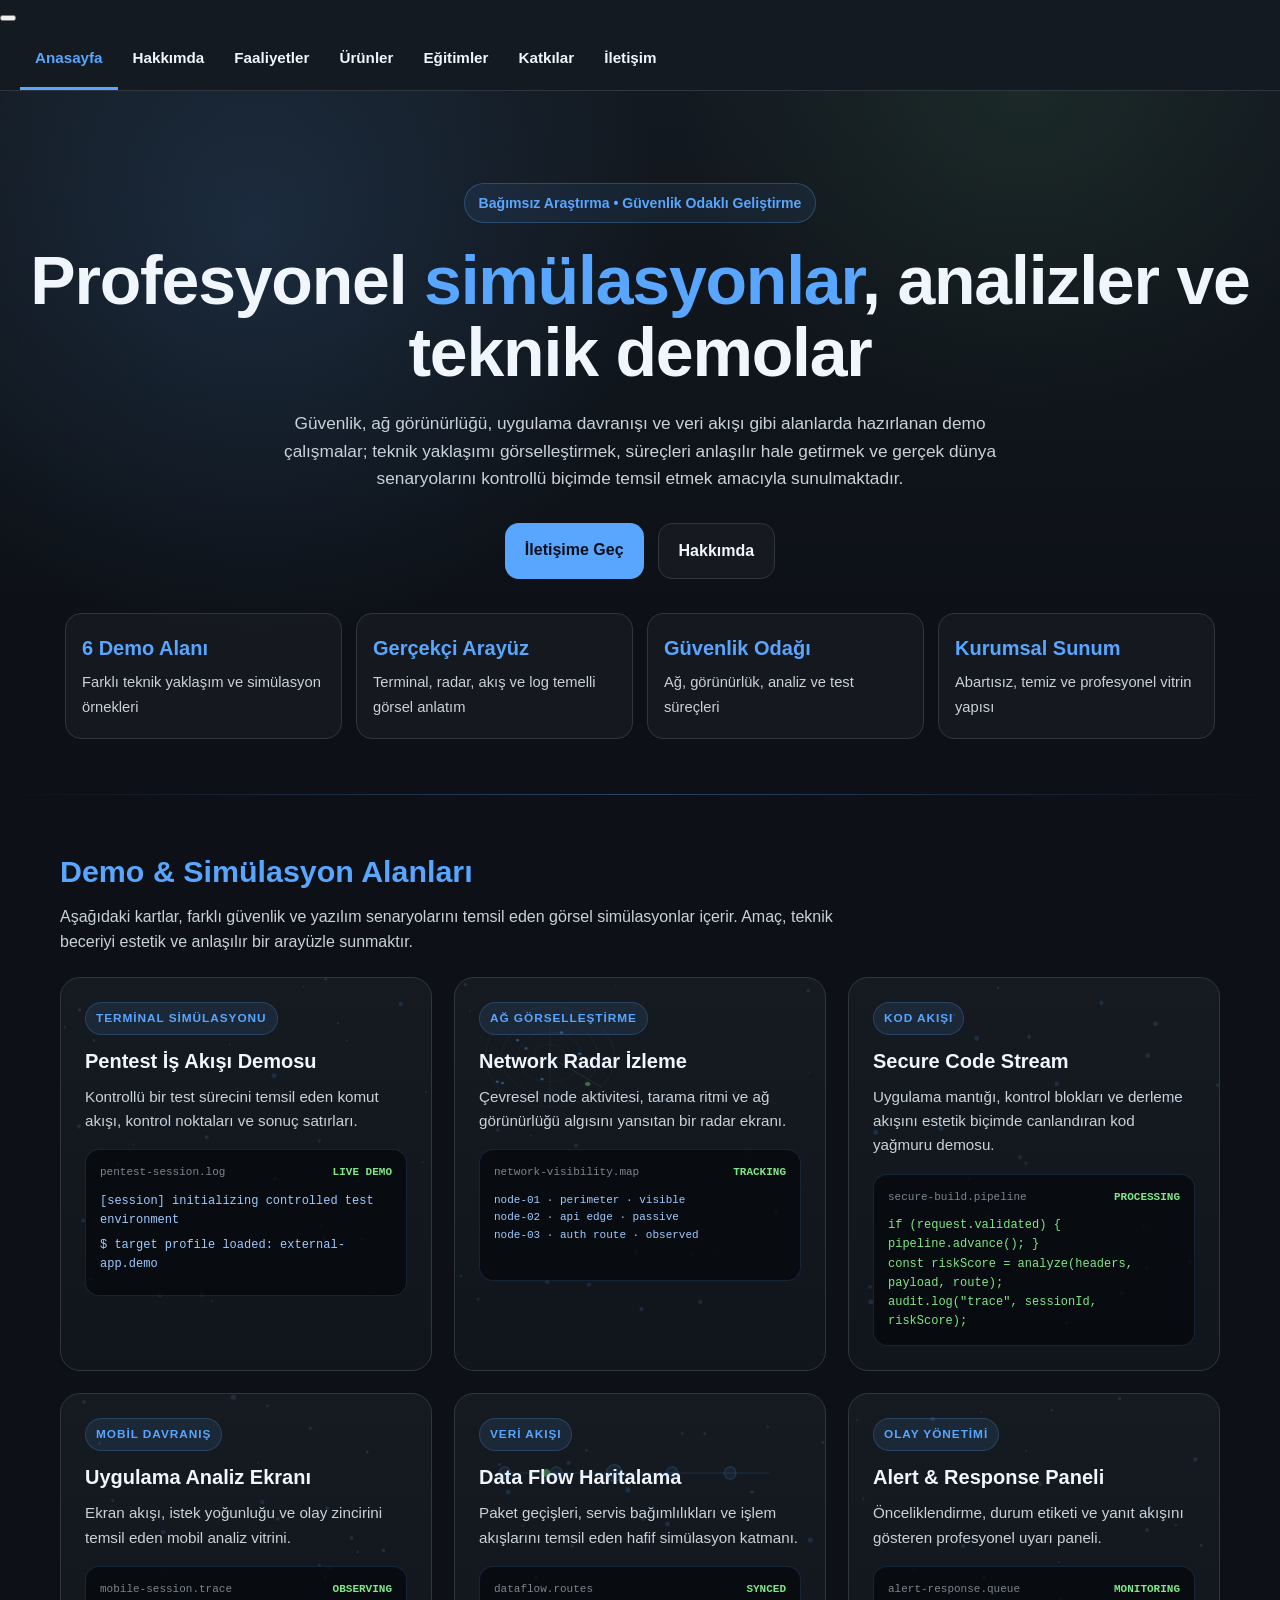
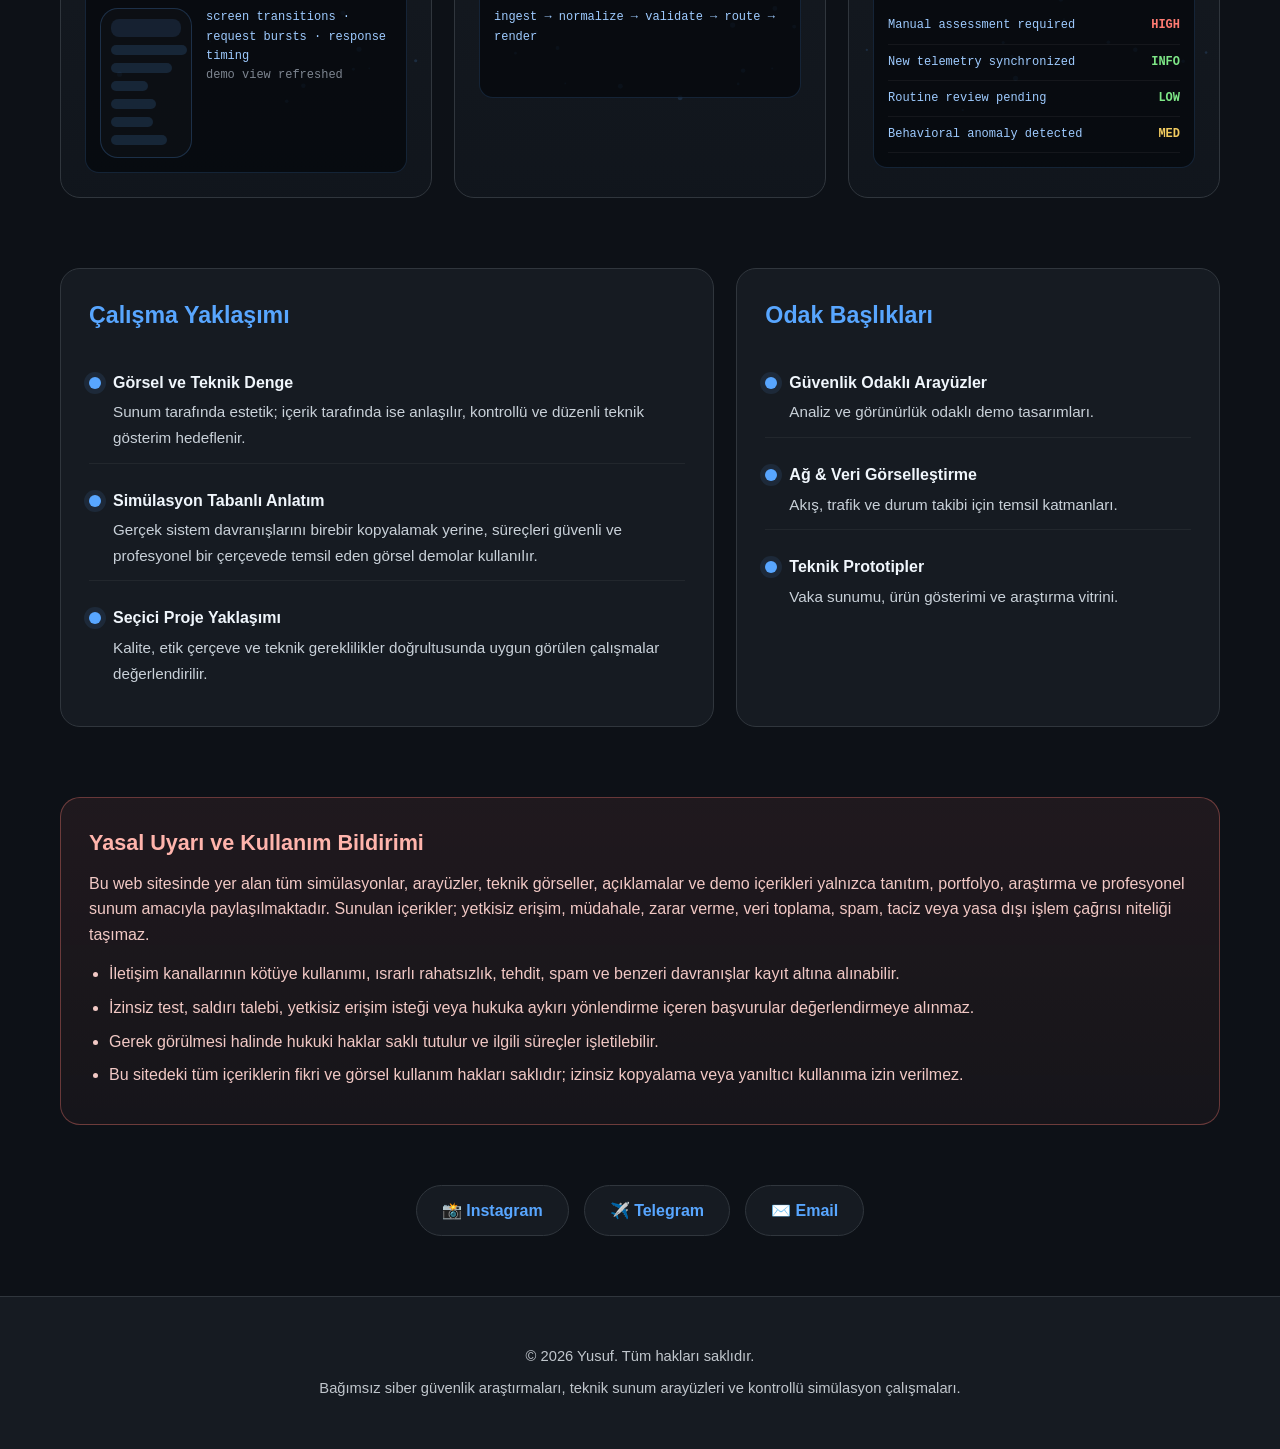
==== commit 4c50ea1d: "Update fmt.Println message from 'Hello' to 'Goodbye'" ====
--- a/index.html
+++ b/index.html
@@ -374,6 +374,7 @@
 <li><a href='hakkimda.html'>Hakkımda</a></li>
 <li><a href='faaliyetler.html'>Faaliyetler</a></li>
 <li><a href='urunler.html'>Ürünler</a></li>
+<li><a href='hizmetler.html'>Hizmetler</a></li>
 <li><a href='egitimler.html'>Eğitimler</a></li>
 <li><a href='katkilar.html'>Katkılar</a></li>
 <li><a href='iletisim.html'>İletişim</a></li>
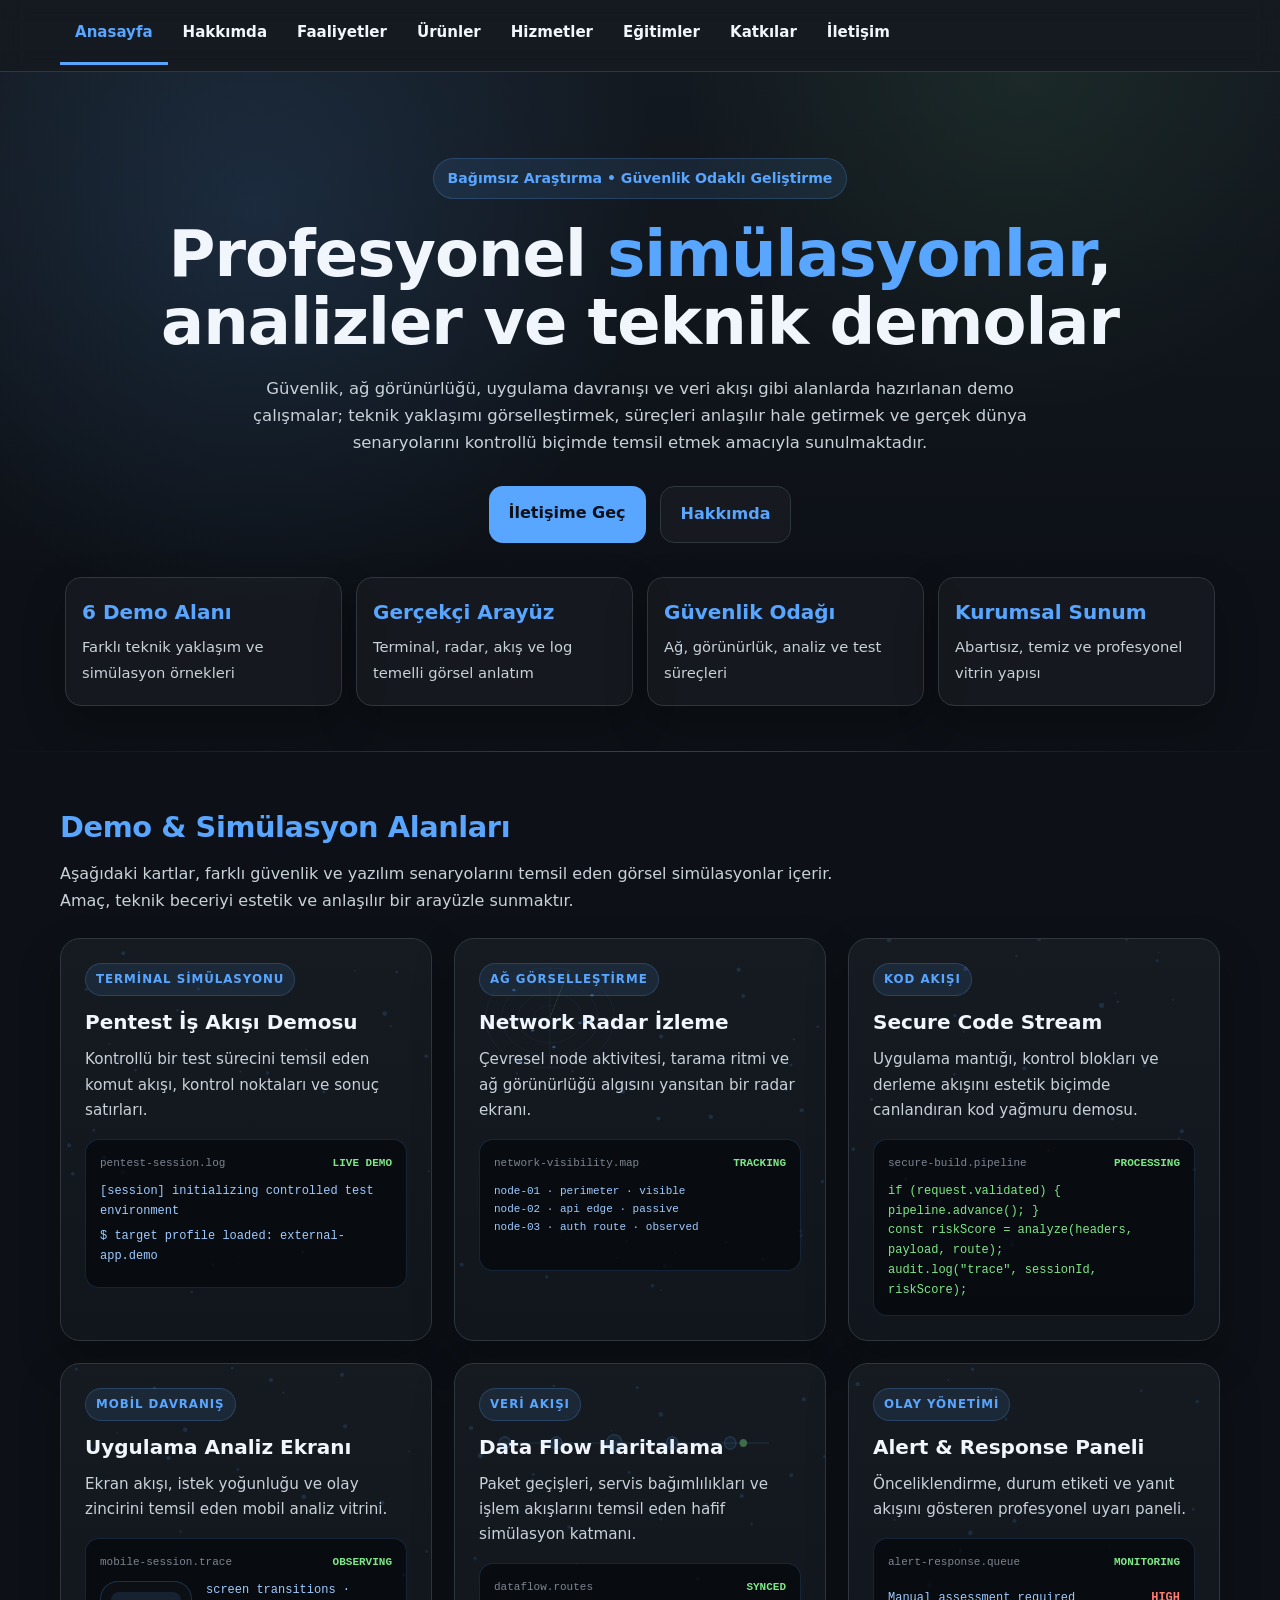
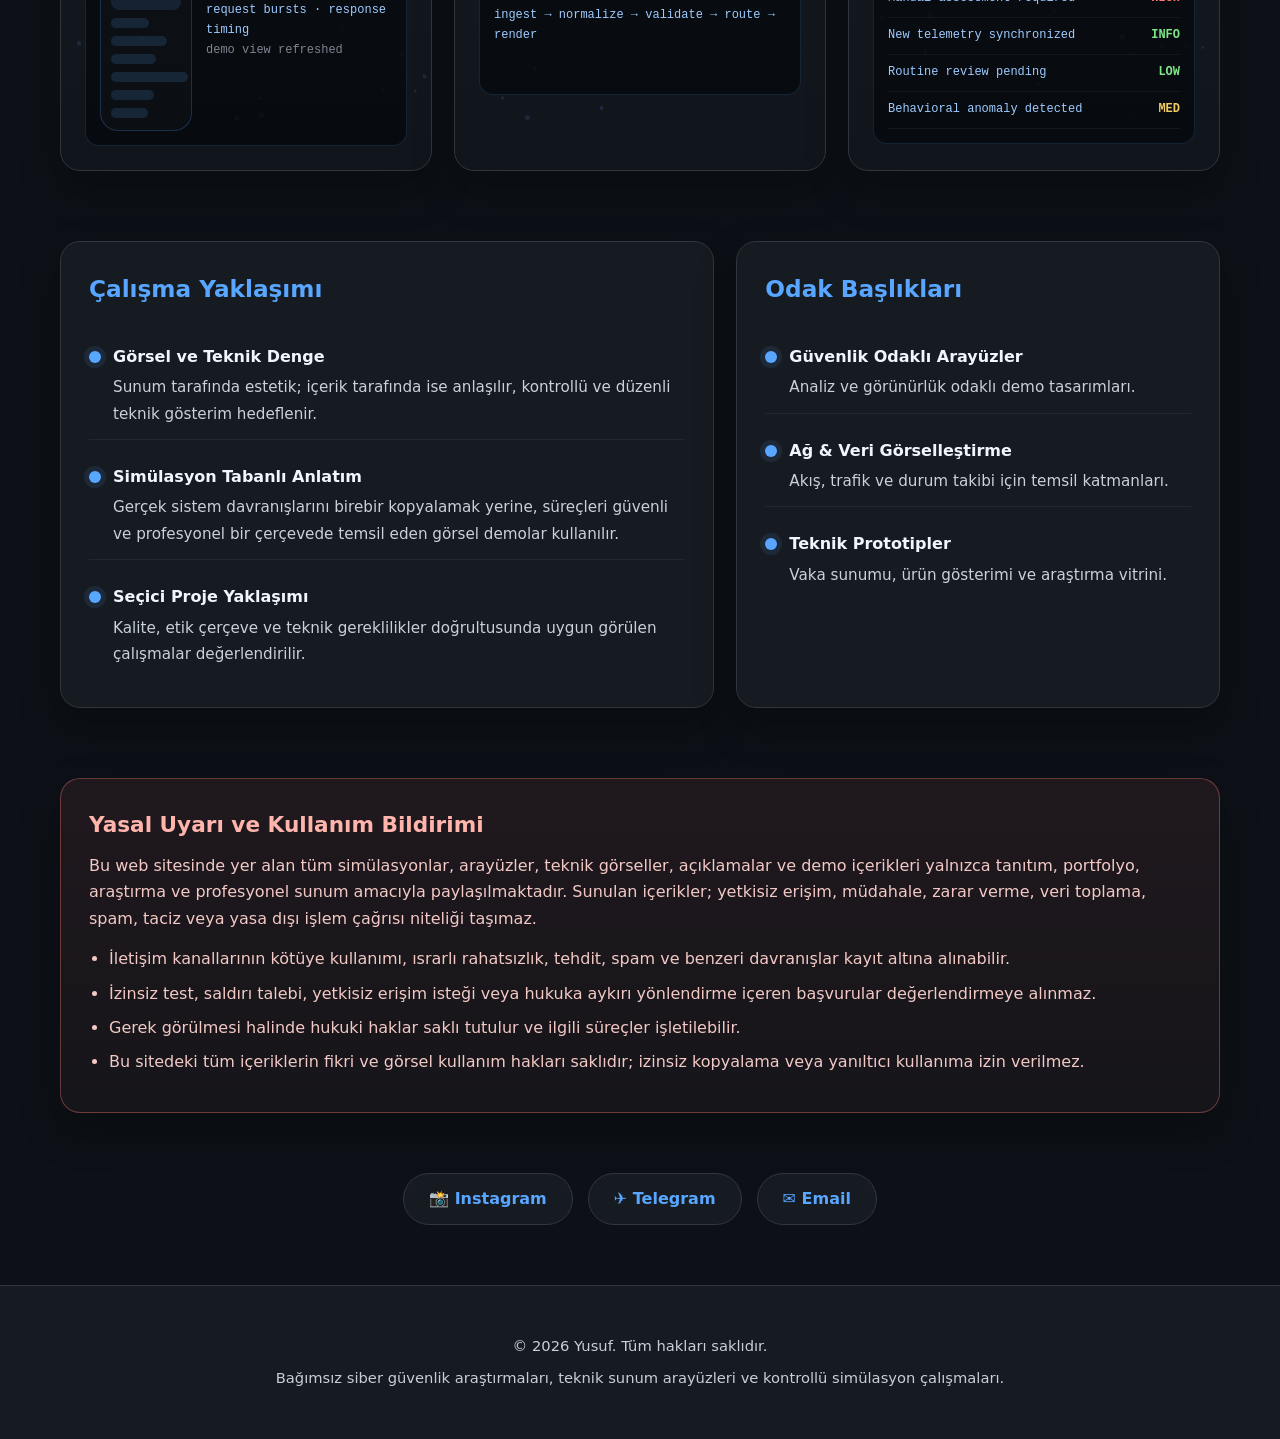
==== commit 3b22b7dd: "Add files via upload" ====
--- a/index.html
+++ b/index.html
@@ -1,792 +1,782 @@
-<!DOCTYPE html>
-<html lang='tr'>
-<head>
-<meta charset='UTF-8'>
-<meta name='viewport' content='width=device-width, initial-scale=1.0'>
-<title>Anasayfa - Yusuf</title>
-<style>
-:root{
-    --bg-main:#0d1117;
-    --bg-sec:#161b22;
-    --bg-card:#11161d;
-    --accent:#58a6ff;
-    --accent-2:#7ee787;
-    --text-main:#f0f6fc;
-    --text-dim:#c9d1d9;
-    --border:#30363d;
-    --warning:#ff7b72;
-}
-*{box-sizing:border-box}
-body{
-    margin:0;
-    font-family:'Inter','Segoe UI',Roboto,sans-serif;
-    background:var(--bg-main);
-    color:var(--text-main);
-    line-height:1.6;
-    overflow-x:hidden;
-}
-header nav{
-    position:sticky;
-    top:0;
-    z-index:1000;
-    background:rgba(22,27,34,.94);
-    backdrop-filter:blur(10px);
-    border-bottom:1px solid var(--border);
-}
-header nav ul{
-    display:flex;
-    list-style:none;
-    padding:0 20px;
-    margin:0;
-    overflow-x:auto;
-    white-space:nowrap;
-    -webkit-overflow-scrolling:touch;
-    scrollbar-width:none;
-}
-header nav ul::-webkit-scrollbar{display:none}
-header nav ul li a{
-    display:block;
-    padding:20px 15px;
-    color:var(--text-main);
-    text-decoration:none;
-    font-weight:600;
-    font-size:.95rem;
-    transition:.3s ease;
-}
-header nav ul li a:hover, header nav ul li a.active{
-    color:var(--accent);
-    box-shadow: inset 0 -3px 0 var(--accent);
-}
-
-.hero{
-    position:relative;
-    padding:92px 20px 56px;
-    text-align:center;
-    background:
-      radial-gradient(circle at 20% 20%, rgba(88,166,255,.14), transparent 35%),
-      radial-gradient(circle at 80% 0%, rgba(126,231,135,.08), transparent 28%),
-      linear-gradient(180deg,#131920 0%, #0d1117 75%);
-}
-.hero::after{
-    content:"";
-    position:absolute;
-    inset:auto 0 0 0;
-    height:1px;
-    background:linear-gradient(90deg, transparent, rgba(88,166,255,.35), transparent);
-}
-.hero-badge{
-    display:inline-flex;
-    gap:8px;
-    align-items:center;
-    padding:8px 14px;
-    border:1px solid rgba(88,166,255,.28);
-    border-radius:999px;
-    background:rgba(88,166,255,.08);
-    color:var(--accent);
-    font-size:.88rem;
-    font-weight:700;
-    margin-bottom:22px;
-}
-.hero h1{
-    margin:0;
-    font-size:clamp(2.4rem, 8vw, 4.25rem);
-    line-height:1.05;
-    letter-spacing:-1.2px;
-}
-.hero h1 span{color:var(--accent)}
-.hero p{
-    max-width:760px;
-    margin:22px auto 0;
-    color:var(--text-dim);
-    font-size:1.08rem;
-}
-.hero-actions{
-    display:flex;
-    justify-content:center;
-    gap:14px;
-    flex-wrap:wrap;
-    margin-top:30px;
-}
-.hero-actions a{
-    text-decoration:none;
-    font-weight:700;
-    border-radius:14px;
-    padding:14px 20px;
-    transition:.25s ease;
-}
-.btn-primary{
-    background:var(--accent);
-    color:#08111b;
-}
-.btn-primary:hover{transform:translateY(-2px)}
-.btn-secondary{
-    color:var(--text-main);
-    border:1px solid var(--border);
-    background:rgba(255,255,255,.03);
-}
-.btn-secondary:hover{
-    border-color:var(--accent);
-    color:var(--accent);
-}
-.quick-stats{
-    max-width:1150px;
-    margin:34px auto 0;
-    display:grid;
-    grid-template-columns:repeat(4,1fr);
-    gap:14px;
-}
-.stat{
-    background:rgba(255,255,255,.03);
-    border:1px solid var(--border);
-    border-radius:16px;
-    padding:18px 16px;
-    text-align:left;
-}
-.stat strong{
-    display:block;
-    color:var(--accent);
-    font-size:1.25rem;
-    margin-bottom:5px;
-}
-.stat span{
-    color:var(--text-dim);
-    font-size:.92rem;
-}
-
-.section-head{
-    max-width:1200px;
-    margin:0 auto 22px;
-    padding:0 20px;
-}
-.section-head h2{
-    margin:0 0 8px;
-    color:var(--accent);
-    font-size:1.9rem;
-}
-.section-head p{
-    margin:0;
-    color:var(--text-dim);
-    max-width:780px;
-}
-
-.grid-container{
-    display:grid;
-    grid-template-columns:repeat(auto-fit,minmax(310px,1fr));
-    gap:22px;
-    padding:0 20px;
-    max-width:1200px;
-    margin:0 auto;
-}
-.card{
-    background:linear-gradient(180deg, rgba(22,27,34,.98), rgba(17,22,29,.98));
-    border:1px solid var(--border);
-    border-radius:20px;
-    padding:24px;
-    min-height:270px;
-    position:relative;
-    overflow:hidden;
-    transition:.35s ease;
-}
-.card:hover{
-    transform:translateY(-8px);
-    border-color:rgba(88,166,255,.55);
-    box-shadow:0 14px 34px rgba(0,0,0,.35);
-}
-.card canvas{
-    position:absolute;
-    inset:0;
-    width:100%;
-    height:100%;
-    opacity:.4;
-    z-index:0;
-}
-.card-content{
-    position:relative;
-    z-index:1;
-}
-.card-kicker{
-    display:inline-block;
-    margin-bottom:10px;
-    padding:6px 10px;
-    border-radius:999px;
-    font-size:.74rem;
-    font-weight:800;
-    text-transform:uppercase;
-    letter-spacing:.08em;
-    background:rgba(88,166,255,.1);
-    color:var(--accent);
-    border:1px solid rgba(88,166,255,.22);
-}
-.card-content h3{
-    margin:0 0 8px;
-    font-size:1.25rem;
-    color:var(--text-main);
-}
-.card-content p{
-    margin:0 0 16px;
-    color:var(--text-dim);
-    font-size:.95rem;
-}
-.demo-surface{
-    background:rgba(5,8,12,.72);
-    border:1px solid rgba(88,166,255,.16);
-    border-radius:14px;
-    padding:14px;
-    min-height:132px;
-    font-family:ui-monospace,SFMono-Regular,Menlo,monospace;
-    font-size:12px;
-    color:#9ecbff;
-    overflow:hidden;
-}
-.demo-surface .label{
-    display:flex;
-    justify-content:space-between;
-    align-items:center;
-    color:#7d8590;
-    margin-bottom:10px;
-    font-size:11px;
-}
-.badge-ok{
-    color:var(--accent-2);
-    font-weight:700;
-}
-.approach{
-    max-width:1200px;
-    margin:70px auto 0;
-    padding:0 20px;
-    display:grid;
-    grid-template-columns:1.15fr .85fr;
-    gap:22px;
-}
-.panel{
-    background:var(--bg-sec);
-    border:1px solid var(--border);
-    border-radius:20px;
-    padding:28px;
-}
-.panel h3{
-    margin-top:0;
-    font-size:1.45rem;
-    color:var(--accent);
-}
-.list{
-    display:grid;
-    gap:12px;
-}
-.list-item{
-    display:flex;
-    gap:12px;
-    align-items:flex-start;
-    padding:12px 0;
-    border-bottom:1px solid rgba(255,255,255,.05);
-}
-.list-item:last-child{border-bottom:0}
-.list-item strong{display:block;margin-bottom:4px}
-.list-item span{color:var(--text-dim); font-size:.95rem}
-.dot{
-    flex:0 0 12px;
-    width:12px;
-    height:12px;
-    border-radius:50%;
-    background:var(--accent);
-    margin-top:7px;
-    box-shadow:0 0 0 5px rgba(88,166,255,.1);
-}
-.warning{
-    margin:70px auto 0;
-    max-width:1200px;
-    padding:0 20px;
-}
-.warning-box{
-    border:1px solid rgba(255,123,114,.35);
-    background:linear-gradient(180deg, rgba(255,123,114,.08), rgba(255,123,114,.04));
-    color:#ffd7d5;
-    border-radius:20px;
-    padding:28px;
-}
-.warning-box h3{
-    margin:0 0 10px;
-    color:#ffb4ac;
-    font-size:1.35rem;
-}
-.warning-box p{
-    margin:0 0 14px;
-    color:#f2c9c5;
-}
-.warning-box ul{
-    margin:0;
-    padding-left:20px;
-    color:#f2c9c5;
-}
-.warning-box li{margin-bottom:8px}
-
-.social-links{
-    margin:60px 0 0;
-    display:flex;
-    flex-wrap:wrap;
-    justify-content:center;
-    gap:15px;
-    padding:0 20px;
-}
-.social-links a{
-    background:var(--bg-sec);
-    padding:12px 25px;
-    border-radius:50px;
-    color:var(--accent);
-    text-decoration:none;
-    font-weight:600;
-    transition:.3s;
-    border:1px solid var(--border);
-}
-.social-links a:hover{
-    background:var(--accent);
-    color:var(--bg-main);
-    transform:translateY(-3px);
-}
-footer{
-    background:var(--bg-sec);
-    text-align:center;
-    padding:40px 20px;
-    margin-top:60px;
-    border-top:1px solid var(--border);
-}
-footer p{opacity:.78;font-size:.92em;margin:8px 0}
-
-@media (max-width: 900px){
-    .quick-stats{grid-template-columns:repeat(2,1fr)}
-    .approach{grid-template-columns:1fr}
-}
-@media (max-width: 600px){
-    .hero{padding:72px 15px 46px}
-    .grid-container,.section-head,.warning{padding-left:15px;padding-right:15px}
-    .quick-stats{grid-template-columns:1fr}
-    .card{min-height:240px}
-    .panel,.warning-box{padding:22px}
-}
-</style>
-</head>
-<body>
-
-<header>
-<nav>
-<ul>
-<li><a href='index.html' class='active'>Anasayfa</a></li>
-<li><a href='hakkimda.html'>Hakkımda</a></li>
-<li><a href='faaliyetler.html'>Faaliyetler</a></li>
-<li><a href='urunler.html'>Ürünler</a></li>
-<li><a href='hizmetler.html'>Hizmetler</a></li>
-<li><a href='egitimler.html'>Eğitimler</a></li>
-<li><a href='katkilar.html'>Katkılar</a></li>
-<li><a href='iletisim.html'>İletişim</a></li>
-</ul>
-</nav>
-</header>
-
-<section class='hero'>
-    <div class='hero-badge'>Bağımsız Araştırma • Güvenlik Odaklı Geliştirme</div>
-    <h1>Profesyonel <span>simülasyonlar</span>, analizler ve teknik demolar</h1>
-    <p>
-        Güvenlik, ağ görünürlüğü, uygulama davranışı ve veri akışı gibi alanlarda hazırlanan demo çalışmalar;
-        teknik yaklaşımı görselleştirmek, süreçleri anlaşılır hale getirmek ve gerçek dünya senaryolarını kontrollü biçimde temsil etmek amacıyla sunulmaktadır.
-    </p>
-    <div class='hero-actions'>
-        <a class='btn-primary' href='iletisim.html'>İletişime Geç</a>
-        <a class='btn-secondary' href='hakkimda.html'>Hakkımda</a>
-    </div>
-
-    <div class='quick-stats'>
-        <div class='stat'><strong>6 Demo Alanı</strong><span>Farklı teknik yaklaşım ve simülasyon örnekleri</span></div>
-        <div class='stat'><strong>Gerçekçi Arayüz</strong><span>Terminal, radar, akış ve log temelli görsel anlatım</span></div>
-        <div class='stat'><strong>Güvenlik Odağı</strong><span>Ağ, görünürlük, analiz ve test süreçleri</span></div>
-        <div class='stat'><strong>Kurumsal Sunum</strong><span>Abartısız, temiz ve profesyonel vitrin yapısı</span></div>
-    </div>
-</section>
-
-<div class='section-head' style='margin-top:52px;'>
-    <h2>Demo & Simülasyon Alanları</h2>
-    <p>
-        Aşağıdaki kartlar, farklı güvenlik ve yazılım senaryolarını temsil eden görsel simülasyonlar içerir.
-        Amaç, teknik beceriyi estetik ve anlaşılır bir arayüzle sunmaktır.
-    </p>
-</div>
-
-<section class='grid-container'>
-    <div class='card' id='card1'>
-        <canvas></canvas>
-        <div class='card-content'>
-            <span class='card-kicker'>Terminal Simülasyonu</span>
-            <h3>Pentest İş Akışı Demosu</h3>
-            <p>Kontrollü bir test sürecini temsil eden komut akışı, kontrol noktaları ve sonuç satırları.</p>
-            <div class='demo-surface' id='terminalDemo'>
-                <div class='label'><span>pentest-session.log</span><span class='badge-ok'>LIVE DEMO</span></div>
-            </div>
-        </div>
-    </div>
-
-    <div class='card' id='card2'>
-        <canvas></canvas>
-        <div class='card-content'>
-            <span class='card-kicker'>Ağ Görselleştirme</span>
-            <h3>Network Radar İzleme</h3>
-            <p>Çevresel node aktivitesi, tarama ritmi ve ağ görünürlüğü algısını yansıtan bir radar ekranı.</p>
-            <div class='demo-surface' id='radarDemo'>
-                <div class='label'><span>network-visibility.map</span><span class='badge-ok'>TRACKING</span></div>
-            </div>
-        </div>
-    </div>
-
-    <div class='card' id='card3'>
-        <canvas></canvas>
-        <div class='card-content'>
-            <span class='card-kicker'>Kod Akışı</span>
-            <h3>Secure Code Stream</h3>
-            <p>Uygulama mantığı, kontrol blokları ve derleme akışını estetik biçimde canlandıran kod yağmuru demosu.</p>
-            <div class='demo-surface' id='codeDemo'>
-                <div class='label'><span>secure-build.pipeline</span><span class='badge-ok'>PROCESSING</span></div>
-            </div>
-        </div>
-    </div>
-
-    <div class='card' id='card4'>
-        <canvas></canvas>
-        <div class='card-content'>
-            <span class='card-kicker'>Mobil Davranış</span>
-            <h3>Uygulama Analiz Ekranı</h3>
-            <p>Ekran akışı, istek yoğunluğu ve olay zincirini temsil eden mobil analiz vitrini.</p>
-            <div class='demo-surface' id='mobileDemo'>
-                <div class='label'><span>mobile-session.trace</span><span class='badge-ok'>OBSERVING</span></div>
-            </div>
-        </div>
-    </div>
-
-    <div class='card' id='card5'>
-        <canvas></canvas>
-        <div class='card-content'>
-            <span class='card-kicker'>Veri Akışı</span>
-            <h3>Data Flow Haritalama</h3>
-            <p>Paket geçişleri, servis bağımlılıkları ve işlem akışlarını temsil eden hafif simülasyon katmanı.</p>
-            <div class='demo-surface' id='flowDemo'>
-                <div class='label'><span>dataflow.routes</span><span class='badge-ok'>SYNCED</span></div>
-            </div>
-        </div>
-    </div>
-
-    <div class='card' id='card6'>
-        <canvas></canvas>
-        <div class='card-content'>
-            <span class='card-kicker'>Olay Yönetimi</span>
-            <h3>Alert & Response Paneli</h3>
-            <p>Önceliklendirme, durum etiketi ve yanıt akışını gösteren profesyonel uyarı paneli.</p>
-            <div class='demo-surface' id='alertDemo'>
-                <div class='label'><span>alert-response.queue</span><span class='badge-ok'>MONITORING</span></div>
-            </div>
-        </div>
-    </div>
-</section>
-
-<section class='approach'>
-    <div class='panel'>
-        <h3>Çalışma Yaklaşımı</h3>
-        <div class='list'>
-            <div class='list-item'>
-                <div class='dot'></div>
-                <div><strong>Görsel ve Teknik Denge</strong><span>Sunum tarafında estetik; içerik tarafında ise anlaşılır, kontrollü ve düzenli teknik gösterim hedeflenir.</span></div>
-            </div>
-            <div class='list-item'>
-                <div class='dot'></div>
-                <div><strong>Simülasyon Tabanlı Anlatım</strong><span>Gerçek sistem davranışlarını birebir kopyalamak yerine, süreçleri güvenli ve profesyonel bir çerçevede temsil eden görsel demolar kullanılır.</span></div>
-            </div>
-            <div class='list-item'>
-                <div class='dot'></div>
-                <div><strong>Seçici Proje Yaklaşımı</strong><span>Kalite, etik çerçeve ve teknik gereklilikler doğrultusunda uygun görülen çalışmalar değerlendirilir.</span></div>
-            </div>
-        </div>
-    </div>
-    <div class='panel'>
-        <h3>Odak Başlıkları</h3>
-        <div class='list'>
-            <div class='list-item'><div class='dot'></div><div><strong>Güvenlik Odaklı Arayüzler</strong><span>Analiz ve görünürlük odaklı demo tasarımları.</span></div></div>
-            <div class='list-item'><div class='dot'></div><div><strong>Ağ & Veri Görselleştirme</strong><span>Akış, trafik ve durum takibi için temsil katmanları.</span></div></div>
-            <div class='list-item'><div class='dot'></div><div><strong>Teknik Prototipler</strong><span>Vaka sunumu, ürün gösterimi ve araştırma vitrini.</span></div></div>
-        </div>
-    </div>
-</section>
-
-<section class='warning'>
-    <div class='warning-box'>
-        <h3>Yasal Uyarı ve Kullanım Bildirimi</h3>
-        <p>
-            Bu web sitesinde yer alan tüm simülasyonlar, arayüzler, teknik görseller, açıklamalar ve demo içerikleri yalnızca
-            tanıtım, portfolyo, araştırma ve profesyonel sunum amacıyla paylaşılmaktadır. Sunulan içerikler; yetkisiz erişim,
-            müdahale, zarar verme, veri toplama, spam, taciz veya yasa dışı işlem çağrısı niteliği taşımaz.
-        </p>
-        <ul>
-            <li>İletişim kanallarının kötüye kullanımı, ısrarlı rahatsızlık, tehdit, spam ve benzeri davranışlar kayıt altına alınabilir.</li>
-            <li>İzinsiz test, saldırı talebi, yetkisiz erişim isteği veya hukuka aykırı yönlendirme içeren başvurular değerlendirmeye alınmaz.</li>
-            <li>Gerek görülmesi halinde hukuki haklar saklı tutulur ve ilgili süreçler işletilebilir.</li>
-            <li>Bu sitedeki tüm içeriklerin fikri ve görsel kullanım hakları saklıdır; izinsiz kopyalama veya yanıltıcı kullanıma izin verilmez.</li>
-        </ul>
-    </div>
-</section>
-
-<div class='social-links'>
-    <a href='https://instagram.com/avyusuf95' target='_blank'>📸 Instagram</a>
-    <a href='https://t.me/Yusufavsarofficial' target='_blank'>✈️ Telegram</a>
-    <a href='mailto:yusufavsarsgu@gmail.com'>✉️ Email</a>
-</div>
-
-<footer>
-    <p>&copy; 2026 Yusuf. Tüm hakları saklıdır.</p>
-    <p>Bağımsız siber güvenlik araştırmaları, teknik sunum arayüzleri ve kontrollü simülasyon çalışmaları.</p>
-</footer>
-
-<script>
-function cardParticles(cardId,color='rgba(88,166,255,0.38)'){
-    const canvas=document.querySelector('#'+cardId+' canvas');
-    if(!canvas) return;
-    const ctx=canvas.getContext('2d');
-    function setCanvasSize(){
-        canvas.width=canvas.offsetWidth;
-        canvas.height=canvas.offsetHeight;
-    }
-    setCanvasSize();
-    let particles=[];
-    for(let i=0;i<34;i++){
-        particles.push({
-            x:Math.random()*canvas.width,
-            y:Math.random()*canvas.height,
-            r:Math.random()*1.8+0.8,
-            dx:(Math.random()-0.5)*0.35,
-            dy:(Math.random()-0.5)*0.35
-        });
-    }
-    function animate(){
-        ctx.clearRect(0,0,canvas.width,canvas.height);
-        particles.forEach(p=>{
-            ctx.beginPath();
-            ctx.arc(p.x,p.y,p.r,0,Math.PI*2);
-            ctx.fillStyle=color;
-            ctx.fill();
-            p.x+=p.dx; p.y+=p.dy;
-            if(p.x>canvas.width)p.x=0;
-            if(p.x<0)p.x=canvas.width;
-            if(p.y>canvas.height)p.y=0;
-            if(p.y<0)p.y=canvas.height;
-        });
-        requestAnimationFrame(animate);
-    }
-    animate();
-    window.addEventListener('resize', setCanvasSize);
-}
-
-function appendLine(el, text, className=''){
-    const line=document.createElement('div');
-    line.textContent=text;
-    if(className) line.className=className;
-    line.style.marginBottom='6px';
-    el.appendChild(line);
-    el.scrollTop=el.scrollHeight;
-}
-
-function terminalDemo(){
-    const box=document.getElementById('terminalDemo');
-    const lines=[
-        '[session] initializing controlled test environment',
-        '$ target profile loaded: external-app.demo',
-        '$ passive enumeration started',
-        '[ok] dns footprint mapped',
-        '[ok] service headers collected',
-        '[note] auth surface identified',
-        '[review] manual verification recommended'
-    ];
-    let i=0;
-    function tick(){
-        if(i>=lines.length){
-            box.innerHTML = "<div class='label'><span>pentest-session.log</span><span class='badge-ok'>LIVE DEMO</span></div>";
-            i=0;
-        }
-        appendLine(box, lines[i]);
-        i++;
-        setTimeout(tick, 900);
-    }
-    tick();
-}
-
-function radarDemo(){
-    const box=document.getElementById('radarDemo');
-    const cvs=document.createElement('canvas');
-    cvs.width=500; cvs.height=220;
-    cvs.style.width='100%'; cvs.style.height='110px'; cvs.style.display='block';
-    box.appendChild(cvs);
-    const list=document.createElement('div');
-    list.style.marginTop='10px';
-    list.style.color='#9ecbff';
-    list.style.fontSize='11px';
-    box.appendChild(list);
-    const ctx=cvs.getContext('2d');
-    const points=Array.from({length:8},()=>({a:Math.random()*Math.PI*2,r:30+Math.random()*70}));
-    function draw(){
-        ctx.clearRect(0,0,cvs.width,cvs.height);
-        const cx=110, cy=110;
-        ctx.strokeStyle='rgba(88,166,255,.25)';
-        [25,50,75,100].forEach(r=>{
-            ctx.beginPath(); ctx.arc(cx,cy,r,0,Math.PI*2); ctx.stroke();
-        });
-        ctx.beginPath(); ctx.moveTo(cx,10); ctx.lineTo(cx,210); ctx.stroke();
-        ctx.beginPath(); ctx.moveTo(10,cy); ctx.lineTo(210,cy); ctx.stroke();
-        const sweep=(Date.now()/700)% (Math.PI*2);
-        ctx.strokeStyle='rgba(126,231,135,.55)';
-        ctx.beginPath();
-        ctx.moveTo(cx,cy);
-        ctx.lineTo(cx + Math.cos(sweep)*100, cy + Math.sin(sweep)*100);
-        ctx.stroke();
-        points.forEach((p,idx)=>{
-            const x=cx + Math.cos(p.a)*p.r;
-            const y=cy + Math.sin(p.a)*p.r;
-            const active=Math.abs(((p.a - sweep + Math.PI*3)%(Math.PI*2))-Math.PI) < 0.25;
-            ctx.beginPath();
-            ctx.arc(x,y, active?4:2.5,0,Math.PI*2);
-            ctx.fillStyle=active?'#7ee787':'#58a6ff';
-            ctx.fill();
-        });
-        list.innerHTML = [
-            'node-01 · perimeter · visible',
-            'node-02 · api edge · passive',
-            'node-03 · auth route · observed'
-        ].join('<br>');
-        requestAnimationFrame(draw);
-    }
-    draw();
-}
-
-function codeDemo(){
-    const box=document.getElementById('codeDemo');
-    const rows = [
-      'if (request.validated) { pipeline.advance(); }',
-      'const riskScore = analyze(headers, payload, route);',
-      'audit.log("trace", sessionId, riskScore);',
-      'return renderer.securePreview(componentMap);',
-      'for (const node of graph) integrity.scan(node);'
-    ];
-    let buffer = '';
-    let row = 0;
-    function step(){
-        buffer += rows[row] + '\n';
-        if(buffer.length > 420) buffer = buffer.slice(90);
-        box.innerHTML = "<div class='label'><span>secure-build.pipeline</span><span class='badge-ok'>PROCESSING</span></div><div style='white-space:pre-line;color:#7ee787'>" + buffer + "</div>";
-        row = (row + 1) % rows.length;
-        setTimeout(step, 700);
-    }
-    step();
-}
-
-function mobileDemo(){
-    const box=document.getElementById('mobileDemo');
-    const phone=document.createElement('div');
-    phone.style.width='92px';
-    phone.style.height='150px';
-    phone.style.border='1px solid rgba(88,166,255,.22)';
-    phone.style.borderRadius='18px';
-    phone.style.padding='10px';
-    phone.style.background='rgba(255,255,255,.02)';
-    phone.style.float='left';
-    phone.style.marginRight='14px';
-    phone.innerHTML="<div style='height:18px;background:rgba(88,166,255,.12);border-radius:8px;margin-bottom:8px'></div><div id='mobileBars'></div>";
-    box.appendChild(phone);
-    const info=document.createElement('div');
-    info.style.overflow='hidden';
-    info.style.color='#9ecbff';
-    box.appendChild(info);
-    const barsWrap = phone.querySelector('#mobileBars');
-    const bars = Array.from({length:6},()=>{
-        const d=document.createElement('div');
-        d.style.height='10px';
-        d.style.marginBottom='8px';
-        d.style.borderRadius='999px';
-        d.style.background='rgba(88,166,255,.15)';
-        barsWrap.appendChild(d);
-        return d;
-    });
-    function animate(){
-        bars.forEach(b=>b.style.width=(35+Math.random()*55)+'px');
-        info.innerHTML="screen transitions · request bursts · response timing<br><span style='color:#7d8590'>demo view refreshed</span>";
-        setTimeout(animate, 900);
-    }
-    animate();
-}
-
-function flowDemo(){
-    const box=document.getElementById('flowDemo');
-    const cvs=document.createElement('canvas');
-    cvs.width=500; cvs.height=160;
-    cvs.style.width='100%'; cvs.style.height='110px'; cvs.style.display='block';
-    box.appendChild(cvs);
-    const ctx=cvs.getContext('2d');
-    const dots=[40,120,210,300,390];
-    let phase=0;
-    function draw(){
-        ctx.clearRect(0,0,cvs.width,cvs.height);
-        ctx.strokeStyle='rgba(88,166,255,.25)';
-        ctx.lineWidth=2;
-        ctx.beginPath();
-        ctx.moveTo(40,80); ctx.lineTo(450,80); ctx.stroke();
-        dots.forEach((x,idx)=>{
-            ctx.beginPath();
-            ctx.arc(x,80, idx===2?12:9, 0, Math.PI*2);
-            ctx.fillStyle='rgba(88,166,255,.18)';
-            ctx.fill();
-            ctx.strokeStyle='rgba(88,166,255,.5)';
-            ctx.stroke();
-        });
-        const p = 40 + ((Date.now()/10)%410);
-        ctx.beginPath();
-        ctx.arc(p,80,6,0,Math.PI*2);
-        ctx.fillStyle='#7ee787';
-        ctx.fill();
-        requestAnimationFrame(draw);
-    }
-    draw();
-    const info=document.createElement('div');
-    info.style.marginTop='10px';
-    info.innerHTML="ingest → normalize → validate → route → render";
-    box.appendChild(info);
-}
-
-function alertDemo(){
-    const box=document.getElementById('alertDemo');
-    const statuses = [
-      ['LOW','Routine review pending'],
-      ['MED','Behavioral anomaly detected'],
-      ['INFO','New telemetry synchronized'],
-      ['HIGH','Manual assessment required']
-    ];
-    function render(){
-        box.innerHTML = "<div class='label'><span>alert-response.queue</span><span class='badge-ok'>MONITORING</span></div>";
-        statuses.sort(()=>Math.random()-0.5).forEach(([lvl,msg])=>{
-            const row=document.createElement('div');
-            row.style.display='flex';
-            row.style.justifyContent='space-between';
-            row.style.alignItems='center';
-            row.style.gap='10px';
-            row.style.padding='8px 0';
-            row.style.borderBottom='1px solid rgba(255,255,255,.05)';
-            row.innerHTML = "<span>"+msg+"</span><strong style='color:"+(lvl==='HIGH'?'#ff7b72':lvl==='MED'?'#f2cc60':'#7ee787')+"'>"+lvl+"</strong>";
-            box.appendChild(row);
-        });
-        setTimeout(render, 1400);
-    }
-    render();
-}
-
-['card1','card2','card3','card4','card5','card6'].forEach(c=>cardParticles(c));
-terminalDemo();
-radarDemo();
-codeDemo();
-mobileDemo();
-flowDemo();
-alertDemo();
-</script>
-<script src="ortak-api.js"></script>
-
-</body>
-</html>
+<!DOCTYPE html>
+<html lang='tr'>
+<head>
+<meta charset='UTF-8'>
+<meta name='viewport' content='width=device-width, initial-scale=1.0'>
+<title>Anasayfa - Yusuf</title>
+<style>
+:root{
+    --bg-main:#0d1117;
+    --bg-sec:#161b22;
+    --bg-card:#11161d;
+    --accent:#58a6ff;
+    --accent-2:#7ee787;
+    --text-main:#f0f6fc;
+    --text-dim:#c9d1d9;
+    --border:#30363d;
+    --warning:#ff7b72;
+}
+*{box-sizing:border-box}
+body{
+    margin:0;
+    font-family:'Inter','Segoe UI',Roboto,sans-serif;
+    background:var(--bg-main);
+    color:var(--text-main);
+    line-height:1.6;
+    overflow-x:hidden;
+}
+header nav{
+    position:sticky;
+    top:0;
+    z-index:1000;
+    background:rgba(22,27,34,.94);
+    backdrop-filter:blur(10px);
+    border-bottom:1px solid var(--border);
+}
+header nav ul{
+    display:flex;
+    list-style:none;
+    padding:0 20px;
+    margin:0;
+    overflow-x:auto;
+    white-space:nowrap;
+    -webkit-overflow-scrolling:touch;
+    scrollbar-width:none;
+}
+header nav ul::-webkit-scrollbar{display:none}
+header nav ul li a{
+    display:block;
+    padding:20px 15px;
+    color:var(--text-main);
+    text-decoration:none;
+    font-weight:600;
+    font-size:.95rem;
+    transition:.3s ease;
+}
+header nav ul li a:hover, header nav ul li a.active{
+    color:var(--accent);
+    box-shadow: inset 0 -3px 0 var(--accent);
+}
+
+.hero{
+    position:relative;
+    padding:92px 20px 56px;
+    text-align:center;
+    background:
+      radial-gradient(circle at 20% 20%, rgba(88,166,255,.14), transparent 35%),
+      radial-gradient(circle at 80% 0%, rgba(126,231,135,.08), transparent 28%),
+      linear-gradient(180deg,#131920 0%, #0d1117 75%);
+}
+.hero::after{
+    content:"";
+    position:absolute;
+    inset:auto 0 0 0;
+    height:1px;
+    background:linear-gradient(90deg, transparent, rgba(88,166,255,.35), transparent);
+}
+.hero-badge{
+    display:inline-flex;
+    gap:8px;
+    align-items:center;
+    padding:8px 14px;
+    border:1px solid rgba(88,166,255,.28);
+    border-radius:999px;
+    background:rgba(88,166,255,.08);
+    color:var(--accent);
+    font-size:.88rem;
+    font-weight:700;
+    margin-bottom:22px;
+}
+.hero h1{
+    margin:0;
+    font-size:clamp(2.4rem, 8vw, 4.25rem);
+    line-height:1.05;
+    letter-spacing:-1.2px;
+}
+.hero h1 span{color:var(--accent)}
+.hero p{
+    max-width:760px;
+    margin:22px auto 0;
+    color:var(--text-dim);
+    font-size:1.08rem;
+}
+.hero-actions{
+    display:flex;
+    justify-content:center;
+    gap:14px;
+    flex-wrap:wrap;
+    margin-top:30px;
+}
+.hero-actions a{
+    text-decoration:none;
+    font-weight:700;
+    border-radius:14px;
+    padding:14px 20px;
+    transition:.25s ease;
+}
+.btn-primary{
+    background:var(--accent);
+    color:#08111b;
+}
+.btn-primary:hover{transform:translateY(-2px)}
+.btn-secondary{
+    color:var(--text-main);
+    border:1px solid var(--border);
+    background:rgba(255,255,255,.03);
+}
+.btn-secondary:hover{
+    border-color:var(--accent);
+    color:var(--accent);
+}
+.quick-stats{
+    max-width:1150px;
+    margin:34px auto 0;
+    display:grid;
+    grid-template-columns:repeat(4,1fr);
+    gap:14px;
+}
+.stat{
+    background:rgba(255,255,255,.03);
+    border:1px solid var(--border);
+    border-radius:16px;
+    padding:18px 16px;
+    text-align:left;
+}
+.stat strong{
+    display:block;
+    color:var(--accent);
+    font-size:1.25rem;
+    margin-bottom:5px;
+}
+.stat span{
+    color:var(--text-dim);
+    font-size:.92rem;
+}
+
+.section-head{
+    max-width:1200px;
+    margin:0 auto 22px;
+    padding:0 20px;
+}
+.section-head h2{
+    margin:0 0 8px;
+    color:var(--accent);
+    font-size:1.9rem;
+}
+.section-head p{
+    margin:0;
+    color:var(--text-dim);
+    max-width:780px;
+}
+
+.grid-container{
+    display:grid;
+    grid-template-columns:repeat(auto-fit,minmax(310px,1fr));
+    gap:22px;
+    padding:0 20px;
+    max-width:1200px;
+    margin:0 auto;
+}
+.card{
+    background:linear-gradient(180deg, rgba(22,27,34,.98), rgba(17,22,29,.98));
+    border:1px solid var(--border);
+    border-radius:20px;
+    padding:24px;
+    min-height:270px;
+    position:relative;
+    overflow:hidden;
+    transition:.35s ease;
+}
+.card:hover{
+    transform:translateY(-8px);
+    border-color:rgba(88,166,255,.55);
+    box-shadow:0 14px 34px rgba(0,0,0,.35);
+}
+.card canvas{
+    position:absolute;
+    inset:0;
+    width:100%;
+    height:100%;
+    opacity:.4;
+    z-index:0;
+}
+.card-content{
+    position:relative;
+    z-index:1;
+}
+.card-kicker{
+    display:inline-block;
+    margin-bottom:10px;
+    padding:6px 10px;
+    border-radius:999px;
+    font-size:.74rem;
+    font-weight:800;
+    text-transform:uppercase;
+    letter-spacing:.08em;
+    background:rgba(88,166,255,.1);
+    color:var(--accent);
+    border:1px solid rgba(88,166,255,.22);
+}
+.card-content h3{
+    margin:0 0 8px;
+    font-size:1.25rem;
+    color:var(--text-main);
+}
+.card-content p{
+    margin:0 0 16px;
+    color:var(--text-dim);
+    font-size:.95rem;
+}
+.demo-surface{
+    background:rgba(5,8,12,.72);
+    border:1px solid rgba(88,166,255,.16);
+    border-radius:14px;
+    padding:14px;
+    min-height:132px;
+    font-family:ui-monospace,SFMono-Regular,Menlo,monospace;
+    font-size:12px;
+    color:#9ecbff;
+    overflow:hidden;
+}
+.demo-surface .label{
+    display:flex;
+    justify-content:space-between;
+    align-items:center;
+    color:#7d8590;
+    margin-bottom:10px;
+    font-size:11px;
+}
+.badge-ok{
+    color:var(--accent-2);
+    font-weight:700;
+}
+.approach{
+    max-width:1200px;
+    margin:70px auto 0;
+    padding:0 20px;
+    display:grid;
+    grid-template-columns:1.15fr .85fr;
+    gap:22px;
+}
+.panel{
+    background:var(--bg-sec);
+    border:1px solid var(--border);
+    border-radius:20px;
+    padding:28px;
+}
+.panel h3{
+    margin-top:0;
+    font-size:1.45rem;
+    color:var(--accent);
+}
+.list{
+    display:grid;
+    gap:12px;
+}
+.list-item{
+    display:flex;
+    gap:12px;
+    align-items:flex-start;
+    padding:12px 0;
+    border-bottom:1px solid rgba(255,255,255,.05);
+}
+.list-item:last-child{border-bottom:0}
+.list-item strong{display:block;margin-bottom:4px}
+.list-item span{color:var(--text-dim); font-size:.95rem}
+.dot{
+    flex:0 0 12px;
+    width:12px;
+    height:12px;
+    border-radius:50%;
+    background:var(--accent);
+    margin-top:7px;
+    box-shadow:0 0 0 5px rgba(88,166,255,.1);
+}
+.warning{
+    margin:70px auto 0;
+    max-width:1200px;
+    padding:0 20px;
+}
+.warning-box{
+    border:1px solid rgba(255,123,114,.35);
+    background:linear-gradient(180deg, rgba(255,123,114,.08), rgba(255,123,114,.04));
+    color:#ffd7d5;
+    border-radius:20px;
+    padding:28px;
+}
+.warning-box h3{
+    margin:0 0 10px;
+    color:#ffb4ac;
+    font-size:1.35rem;
+}
+.warning-box p{
+    margin:0 0 14px;
+    color:#f2c9c5;
+}
+.warning-box ul{
+    margin:0;
+    padding-left:20px;
+    color:#f2c9c5;
+}
+.warning-box li{margin-bottom:8px}
+
+.social-links{
+    margin:60px 0 0;
+    display:flex;
+    flex-wrap:wrap;
+    justify-content:center;
+    gap:15px;
+    padding:0 20px;
+}
+.social-links a{
+    background:var(--bg-sec);
+    padding:12px 25px;
+    border-radius:50px;
+    color:var(--accent);
+    text-decoration:none;
+    font-weight:600;
+    transition:.3s;
+    border:1px solid var(--border);
+}
+.social-links a:hover{
+    background:var(--accent);
+    color:var(--bg-main);
+    transform:translateY(-3px);
+}
+footer{
+    background:var(--bg-sec);
+    text-align:center;
+    padding:40px 20px;
+    margin-top:60px;
+    border-top:1px solid var(--border);
+}
+footer p{opacity:.78;font-size:.92em;margin:8px 0}
+
+@media (max-width: 900px){
+    .quick-stats{grid-template-columns:repeat(2,1fr)}
+    .approach{grid-template-columns:1fr}
+}
+@media (max-width: 600px){
+    .hero{padding:72px 15px 46px}
+    .grid-container,.section-head,.warning{padding-left:15px;padding-right:15px}
+    .quick-stats{grid-template-columns:1fr}
+    .card{min-height:240px}
+    .panel,.warning-box{padding:22px}
+}
+</style>
+<link rel="stylesheet" href="site-theme.css">
+</head>
+<body>
+
+<header>
+<nav></nav>
+</header>
+
+<section class='hero'>
+    <div class='hero-badge'>Bağımsız Araştırma • Güvenlik Odaklı Geliştirme</div>
+    <h1>Profesyonel <span>simülasyonlar</span>, analizler ve teknik demolar</h1>
+    <p>
+        Güvenlik, ağ görünürlüğü, uygulama davranışı ve veri akışı gibi alanlarda hazırlanan demo çalışmalar;
+        teknik yaklaşımı görselleştirmek, süreçleri anlaşılır hale getirmek ve gerçek dünya senaryolarını kontrollü biçimde temsil etmek amacıyla sunulmaktadır.
+    </p>
+    <div class='hero-actions'>
+        <a class='btn-primary' href='iletisim.html'>İletişime Geç</a>
+        <a class='btn-secondary' href='hakkimda.html'>Hakkımda</a>
+    </div>
+
+    <div class='quick-stats'>
+        <div class='stat'><strong>6 Demo Alanı</strong><span>Farklı teknik yaklaşım ve simülasyon örnekleri</span></div>
+        <div class='stat'><strong>Gerçekçi Arayüz</strong><span>Terminal, radar, akış ve log temelli görsel anlatım</span></div>
+        <div class='stat'><strong>Güvenlik Odağı</strong><span>Ağ, görünürlük, analiz ve test süreçleri</span></div>
+        <div class='stat'><strong>Kurumsal Sunum</strong><span>Abartısız, temiz ve profesyonel vitrin yapısı</span></div>
+    </div>
+</section>
+
+<div class='section-head' style='margin-top:52px;'>
+    <h2>Demo & Simülasyon Alanları</h2>
+    <p>
+        Aşağıdaki kartlar, farklı güvenlik ve yazılım senaryolarını temsil eden görsel simülasyonlar içerir.
+        Amaç, teknik beceriyi estetik ve anlaşılır bir arayüzle sunmaktır.
+    </p>
+</div>
+
+<section class='grid-container'>
+    <div class='card' id='card1'>
+        <canvas></canvas>
+        <div class='card-content'>
+            <span class='card-kicker'>Terminal Simülasyonu</span>
+            <h3>Pentest İş Akışı Demosu</h3>
+            <p>Kontrollü bir test sürecini temsil eden komut akışı, kontrol noktaları ve sonuç satırları.</p>
+            <div class='demo-surface' id='terminalDemo'>
+                <div class='label'><span>pentest-session.log</span><span class='badge-ok'>LIVE DEMO</span></div>
+            </div>
+        </div>
+    </div>
+
+    <div class='card' id='card2'>
+        <canvas></canvas>
+        <div class='card-content'>
+            <span class='card-kicker'>Ağ Görselleştirme</span>
+            <h3>Network Radar İzleme</h3>
+            <p>Çevresel node aktivitesi, tarama ritmi ve ağ görünürlüğü algısını yansıtan bir radar ekranı.</p>
+            <div class='demo-surface' id='radarDemo'>
+                <div class='label'><span>network-visibility.map</span><span class='badge-ok'>TRACKING</span></div>
+            </div>
+        </div>
+    </div>
+
+    <div class='card' id='card3'>
+        <canvas></canvas>
+        <div class='card-content'>
+            <span class='card-kicker'>Kod Akışı</span>
+            <h3>Secure Code Stream</h3>
+            <p>Uygulama mantığı, kontrol blokları ve derleme akışını estetik biçimde canlandıran kod yağmuru demosu.</p>
+            <div class='demo-surface' id='codeDemo'>
+                <div class='label'><span>secure-build.pipeline</span><span class='badge-ok'>PROCESSING</span></div>
+            </div>
+        </div>
+    </div>
+
+    <div class='card' id='card4'>
+        <canvas></canvas>
+        <div class='card-content'>
+            <span class='card-kicker'>Mobil Davranış</span>
+            <h3>Uygulama Analiz Ekranı</h3>
+            <p>Ekran akışı, istek yoğunluğu ve olay zincirini temsil eden mobil analiz vitrini.</p>
+            <div class='demo-surface' id='mobileDemo'>
+                <div class='label'><span>mobile-session.trace</span><span class='badge-ok'>OBSERVING</span></div>
+            </div>
+        </div>
+    </div>
+
+    <div class='card' id='card5'>
+        <canvas></canvas>
+        <div class='card-content'>
+            <span class='card-kicker'>Veri Akışı</span>
+            <h3>Data Flow Haritalama</h3>
+            <p>Paket geçişleri, servis bağımlılıkları ve işlem akışlarını temsil eden hafif simülasyon katmanı.</p>
+            <div class='demo-surface' id='flowDemo'>
+                <div class='label'><span>dataflow.routes</span><span class='badge-ok'>SYNCED</span></div>
+            </div>
+        </div>
+    </div>
+
+    <div class='card' id='card6'>
+        <canvas></canvas>
+        <div class='card-content'>
+            <span class='card-kicker'>Olay Yönetimi</span>
+            <h3>Alert & Response Paneli</h3>
+            <p>Önceliklendirme, durum etiketi ve yanıt akışını gösteren profesyonel uyarı paneli.</p>
+            <div class='demo-surface' id='alertDemo'>
+                <div class='label'><span>alert-response.queue</span><span class='badge-ok'>MONITORING</span></div>
+            </div>
+        </div>
+    </div>
+</section>
+
+<section class='approach'>
+    <div class='panel'>
+        <h3>Çalışma Yaklaşımı</h3>
+        <div class='list'>
+            <div class='list-item'>
+                <div class='dot'></div>
+                <div><strong>Görsel ve Teknik Denge</strong><span>Sunum tarafında estetik; içerik tarafında ise anlaşılır, kontrollü ve düzenli teknik gösterim hedeflenir.</span></div>
+            </div>
+            <div class='list-item'>
+                <div class='dot'></div>
+                <div><strong>Simülasyon Tabanlı Anlatım</strong><span>Gerçek sistem davranışlarını birebir kopyalamak yerine, süreçleri güvenli ve profesyonel bir çerçevede temsil eden görsel demolar kullanılır.</span></div>
+            </div>
+            <div class='list-item'>
+                <div class='dot'></div>
+                <div><strong>Seçici Proje Yaklaşımı</strong><span>Kalite, etik çerçeve ve teknik gereklilikler doğrultusunda uygun görülen çalışmalar değerlendirilir.</span></div>
+            </div>
+        </div>
+    </div>
+    <div class='panel'>
+        <h3>Odak Başlıkları</h3>
+        <div class='list'>
+            <div class='list-item'><div class='dot'></div><div><strong>Güvenlik Odaklı Arayüzler</strong><span>Analiz ve görünürlük odaklı demo tasarımları.</span></div></div>
+            <div class='list-item'><div class='dot'></div><div><strong>Ağ & Veri Görselleştirme</strong><span>Akış, trafik ve durum takibi için temsil katmanları.</span></div></div>
+            <div class='list-item'><div class='dot'></div><div><strong>Teknik Prototipler</strong><span>Vaka sunumu, ürün gösterimi ve araştırma vitrini.</span></div></div>
+        </div>
+    </div>
+</section>
+
+<section class='warning'>
+    <div class='warning-box'>
+        <h3>Yasal Uyarı ve Kullanım Bildirimi</h3>
+        <p>
+            Bu web sitesinde yer alan tüm simülasyonlar, arayüzler, teknik görseller, açıklamalar ve demo içerikleri yalnızca
+            tanıtım, portfolyo, araştırma ve profesyonel sunum amacıyla paylaşılmaktadır. Sunulan içerikler; yetkisiz erişim,
+            müdahale, zarar verme, veri toplama, spam, taciz veya yasa dışı işlem çağrısı niteliği taşımaz.
+        </p>
+        <ul>
+            <li>İletişim kanallarının kötüye kullanımı, ısrarlı rahatsızlık, tehdit, spam ve benzeri davranışlar kayıt altına alınabilir.</li>
+            <li>İzinsiz test, saldırı talebi, yetkisiz erişim isteği veya hukuka aykırı yönlendirme içeren başvurular değerlendirmeye alınmaz.</li>
+            <li>Gerek görülmesi halinde hukuki haklar saklı tutulur ve ilgili süreçler işletilebilir.</li>
+            <li>Bu sitedeki tüm içeriklerin fikri ve görsel kullanım hakları saklıdır; izinsiz kopyalama veya yanıltıcı kullanıma izin verilmez.</li>
+        </ul>
+    </div>
+</section>
+
+<div class='social-links'>
+    <a href='https://instagram.com/avyusuf95' target='_blank'>📸 Instagram</a>
+    <a href='https://t.me/Yusufavsarofficial' target='_blank'>✈️ Telegram</a>
+    <a href='mailto:yusufavsarsgu@gmail.com'>✉️ Email</a>
+</div>
+
+<footer>
+    <p>&copy; 2026 Yusuf. Tüm hakları saklıdır.</p>
+    <p>Bağımsız siber güvenlik araştırmaları, teknik sunum arayüzleri ve kontrollü simülasyon çalışmaları.</p>
+</footer>
+
+<script>
+function cardParticles(cardId,color='rgba(88,166,255,0.38)'){
+    const canvas=document.querySelector('#'+cardId+' canvas');
+    if(!canvas) return;
+    const ctx=canvas.getContext('2d');
+    function setCanvasSize(){
+        canvas.width=canvas.offsetWidth;
+        canvas.height=canvas.offsetHeight;
+    }
+    setCanvasSize();
+    let particles=[];
+    for(let i=0;i<34;i++){
+        particles.push({
+            x:Math.random()*canvas.width,
+            y:Math.random()*canvas.height,
+            r:Math.random()*1.8+0.8,
+            dx:(Math.random()-0.5)*0.35,
+            dy:(Math.random()-0.5)*0.35
+        });
+    }
+    function animate(){
+        ctx.clearRect(0,0,canvas.width,canvas.height);
+        particles.forEach(p=>{
+            ctx.beginPath();
+            ctx.arc(p.x,p.y,p.r,0,Math.PI*2);
+            ctx.fillStyle=color;
+            ctx.fill();
+            p.x+=p.dx; p.y+=p.dy;
+            if(p.x>canvas.width)p.x=0;
+            if(p.x<0)p.x=canvas.width;
+            if(p.y>canvas.height)p.y=0;
+            if(p.y<0)p.y=canvas.height;
+        });
+        requestAnimationFrame(animate);
+    }
+    animate();
+    window.addEventListener('resize', setCanvasSize);
+}
+
+function appendLine(el, text, className=''){
+    const line=document.createElement('div');
+    line.textContent=text;
+    if(className) line.className=className;
+    line.style.marginBottom='6px';
+    el.appendChild(line);
+    el.scrollTop=el.scrollHeight;
+}
+
+function terminalDemo(){
+    const box=document.getElementById('terminalDemo');
+    const lines=[
+        '[session] initializing controlled test environment',
+        '$ target profile loaded: external-app.demo',
+        '$ passive enumeration started',
+        '[ok] dns footprint mapped',
+        '[ok] service headers collected',
+        '[note] auth surface identified',
+        '[review] manual verification recommended'
+    ];
+    let i=0;
+    function tick(){
+        if(i>=lines.length){
+            box.innerHTML = "<div class='label'><span>pentest-session.log</span><span class='badge-ok'>LIVE DEMO</span></div>";
+            i=0;
+        }
+        appendLine(box, lines[i]);
+        i++;
+        setTimeout(tick, 900);
+    }
+    tick();
+}
+
+function radarDemo(){
+    const box=document.getElementById('radarDemo');
+    const cvs=document.createElement('canvas');
+    cvs.width=500; cvs.height=220;
+    cvs.style.width='100%'; cvs.style.height='110px'; cvs.style.display='block';
+    box.appendChild(cvs);
+    const list=document.createElement('div');
+    list.style.marginTop='10px';
+    list.style.color='#9ecbff';
+    list.style.fontSize='11px';
+    box.appendChild(list);
+    const ctx=cvs.getContext('2d');
+    const points=Array.from({length:8},()=>({a:Math.random()*Math.PI*2,r:30+Math.random()*70}));
+    function draw(){
+        ctx.clearRect(0,0,cvs.width,cvs.height);
+        const cx=110, cy=110;
+        ctx.strokeStyle='rgba(88,166,255,.25)';
+        [25,50,75,100].forEach(r=>{
+            ctx.beginPath(); ctx.arc(cx,cy,r,0,Math.PI*2); ctx.stroke();
+        });
+        ctx.beginPath(); ctx.moveTo(cx,10); ctx.lineTo(cx,210); ctx.stroke();
+        ctx.beginPath(); ctx.moveTo(10,cy); ctx.lineTo(210,cy); ctx.stroke();
+        const sweep=(Date.now()/700)% (Math.PI*2);
+        ctx.strokeStyle='rgba(126,231,135,.55)';
+        ctx.beginPath();
+        ctx.moveTo(cx,cy);
+        ctx.lineTo(cx + Math.cos(sweep)*100, cy + Math.sin(sweep)*100);
+        ctx.stroke();
+        points.forEach((p,idx)=>{
+            const x=cx + Math.cos(p.a)*p.r;
+            const y=cy + Math.sin(p.a)*p.r;
+            const active=Math.abs(((p.a - sweep + Math.PI*3)%(Math.PI*2))-Math.PI) < 0.25;
+            ctx.beginPath();
+            ctx.arc(x,y, active?4:2.5,0,Math.PI*2);
+            ctx.fillStyle=active?'#7ee787':'#58a6ff';
+            ctx.fill();
+        });
+        list.innerHTML = [
+            'node-01 · perimeter · visible',
+            'node-02 · api edge · passive',
+            'node-03 · auth route · observed'
+        ].join('<br>');
+        requestAnimationFrame(draw);
+    }
+    draw();
+}
+
+function codeDemo(){
+    const box=document.getElementById('codeDemo');
+    const rows = [
+      'if (request.validated) { pipeline.advance(); }',
+      'const riskScore = analyze(headers, payload, route);',
+      'audit.log("trace", sessionId, riskScore);',
+      'return renderer.securePreview(componentMap);',
+      'for (const node of graph) integrity.scan(node);'
+    ];
+    let buffer = '';
+    let row = 0;
+    function step(){
+        buffer += rows[row] + '\n';
+        if(buffer.length > 420) buffer = buffer.slice(90);
+        box.innerHTML = "<div class='label'><span>secure-build.pipeline</span><span class='badge-ok'>PROCESSING</span></div><div style='white-space:pre-line;color:#7ee787'>" + buffer + "</div>";
+        row = (row + 1) % rows.length;
+        setTimeout(step, 700);
+    }
+    step();
+}
+
+function mobileDemo(){
+    const box=document.getElementById('mobileDemo');
+    const phone=document.createElement('div');
+    phone.style.width='92px';
+    phone.style.height='150px';
+    phone.style.border='1px solid rgba(88,166,255,.22)';
+    phone.style.borderRadius='18px';
+    phone.style.padding='10px';
+    phone.style.background='rgba(255,255,255,.02)';
+    phone.style.float='left';
+    phone.style.marginRight='14px';
+    phone.innerHTML="<div style='height:18px;background:rgba(88,166,255,.12);border-radius:8px;margin-bottom:8px'></div><div id='mobileBars'></div>";
+    box.appendChild(phone);
+    const info=document.createElement('div');
+    info.style.overflow='hidden';
+    info.style.color='#9ecbff';
+    box.appendChild(info);
+    const barsWrap = phone.querySelector('#mobileBars');
+    const bars = Array.from({length:6},()=>{
+        const d=document.createElement('div');
+        d.style.height='10px';
+        d.style.marginBottom='8px';
+        d.style.borderRadius='999px';
+        d.style.background='rgba(88,166,255,.15)';
+        barsWrap.appendChild(d);
+        return d;
+    });
+    function animate(){
+        bars.forEach(b=>b.style.width=(35+Math.random()*55)+'px');
+        info.innerHTML="screen transitions · request bursts · response timing<br><span style='color:#7d8590'>demo view refreshed</span>";
+        setTimeout(animate, 900);
+    }
+    animate();
+}
+
+function flowDemo(){
+    const box=document.getElementById('flowDemo');
+    const cvs=document.createElement('canvas');
+    cvs.width=500; cvs.height=160;
+    cvs.style.width='100%'; cvs.style.height='110px'; cvs.style.display='block';
+    box.appendChild(cvs);
+    const ctx=cvs.getContext('2d');
+    const dots=[40,120,210,300,390];
+    let phase=0;
+    function draw(){
+        ctx.clearRect(0,0,cvs.width,cvs.height);
+        ctx.strokeStyle='rgba(88,166,255,.25)';
+        ctx.lineWidth=2;
+        ctx.beginPath();
+        ctx.moveTo(40,80); ctx.lineTo(450,80); ctx.stroke();
+        dots.forEach((x,idx)=>{
+            ctx.beginPath();
+            ctx.arc(x,80, idx===2?12:9, 0, Math.PI*2);
+            ctx.fillStyle='rgba(88,166,255,.18)';
+            ctx.fill();
+            ctx.strokeStyle='rgba(88,166,255,.5)';
+            ctx.stroke();
+        });
+        const p = 40 + ((Date.now()/10)%410);
+        ctx.beginPath();
+        ctx.arc(p,80,6,0,Math.PI*2);
+        ctx.fillStyle='#7ee787';
+        ctx.fill();
+        requestAnimationFrame(draw);
+    }
+    draw();
+    const info=document.createElement('div');
+    info.style.marginTop='10px';
+    info.innerHTML="ingest → normalize → validate → route → render";
+    box.appendChild(info);
+}
+
+function alertDemo(){
+    const box=document.getElementById('alertDemo');
+    const statuses = [
+      ['LOW','Routine review pending'],
+      ['MED','Behavioral anomaly detected'],
+      ['INFO','New telemetry synchronized'],
+      ['HIGH','Manual assessment required']
+    ];
+    function render(){
+        box.innerHTML = "<div class='label'><span>alert-response.queue</span><span class='badge-ok'>MONITORING</span></div>";
+        statuses.sort(()=>Math.random()-0.5).forEach(([lvl,msg])=>{
+            const row=document.createElement('div');
+            row.style.display='flex';
+            row.style.justifyContent='space-between';
+            row.style.alignItems='center';
+            row.style.gap='10px';
+            row.style.padding='8px 0';
+            row.style.borderBottom='1px solid rgba(255,255,255,.05)';
+            row.innerHTML = "<span>"+msg+"</span><strong style='color:"+(lvl==='HIGH'?'#ff7b72':lvl==='MED'?'#f2cc60':'#7ee787')+"'>"+lvl+"</strong>";
+            box.appendChild(row);
+        });
+        setTimeout(render, 1400);
+    }
+    render();
+}
+
+['card1','card2','card3','card4','card5','card6'].forEach(c=>cardParticles(c));
+terminalDemo();
+radarDemo();
+codeDemo();
+mobileDemo();
+flowDemo();
+alertDemo();
+</script>
+<script src="ortak-api.js"></script>
+
+</body>
+</html>
--- a/site-theme.css
+++ b/site-theme.css
@@ -0,0 +1,370 @@
+/* Shared site theme for consistent typography, navigation and spacing */
+:root {
+    --bg-main: #0d1117;
+    --bg-sec: #161b22;
+    --bg-soft: #11161d;
+    --accent: #58a6ff;
+    --accent-soft: rgba(88, 166, 255, 0.10);
+    --text-main: #f0f6fc;
+    --text-dim: #c9d1d9;
+    --border: #30363d;
+    --shadow-soft: 0 18px 40px rgba(0,0,0,0.30);
+}
+
+html { scroll-behavior: smooth; }
+
+* { box-sizing: border-box; }
+
+body {
+    margin: 0;
+    background: var(--bg-main);
+    color: var(--text-main);
+    font-family: 'Inter', 'Segoe UI', system-ui, sans-serif;
+    line-height: 1.65;
+    overflow-x: hidden;
+    -webkit-font-smoothing: antialiased;
+    -moz-osx-font-smoothing: grayscale;
+    text-rendering: optimizeLegibility;
+}
+
+a { color: inherit; }
+img { max-width: 100%; display: block; }
+button, input, textarea, select { font: inherit; }
+
+header { position: relative; z-index: 1000; }
+
+header nav {
+    position: sticky;
+    top: 0;
+    z-index: 1000;
+    min-height: 72px;
+    display: block;
+    background: rgba(22, 27, 34, 0.92);
+    backdrop-filter: blur(12px);
+    border-bottom: 1px solid var(--border);
+}
+
+header nav .nav-toggle {
+    display: none;
+    align-items: center;
+    justify-content: center;
+    width: 48px;
+    height: 48px;
+    border: 1px solid var(--border);
+    border-radius: 12px;
+    background: rgba(255,255,255,0.04);
+    color: var(--text-main);
+    cursor: pointer;
+    margin: 12px 16px 12px auto;
+    transition: 0.25s ease;
+}
+
+header nav .nav-toggle:hover {
+    border-color: var(--accent);
+    color: var(--accent);
+}
+
+header nav .nav-toggle span {
+    display: block;
+    width: 20px;
+    height: 2px;
+    background: currentColor;
+    border-radius: 999px;
+    position: relative;
+    transition: 0.25s ease;
+}
+
+header nav .nav-toggle span::before,
+header nav .nav-toggle span::after {
+    content: "";
+    position: absolute;
+    left: 0;
+    width: 20px;
+    height: 2px;
+    background: currentColor;
+    border-radius: 999px;
+    transition: 0.25s ease;
+}
+
+header nav .nav-toggle span::before { top: -6px; }
+header nav .nav-toggle span::after { top: 6px; }
+header nav.nav-open .nav-toggle span { background: transparent; }
+header nav.nav-open .nav-toggle span::before { top: 0; transform: rotate(45deg); }
+header nav.nav-open .nav-toggle span::after { top: 0; transform: rotate(-45deg); }
+header nav .nav-menu-wrap { width: 100%; }
+
+header nav ul {
+    display: flex;
+    list-style: none;
+    padding: 0 20px;
+    margin: 0 auto;
+    max-width: 1200px;
+    overflow-x: auto;
+    white-space: nowrap;
+    scrollbar-width: none;
+    -webkit-overflow-scrolling: touch;
+}
+header nav ul::-webkit-scrollbar { display: none; }
+header nav ul li { margin: 0; }
+
+header nav ul li a {
+    display: block;
+    padding: 20px 15px;
+    color: var(--text-main);
+    text-decoration: none;
+    font-weight: 600;
+    font-size: 0.94rem;
+    transition: 0.25s ease;
+    position: relative;
+}
+
+header nav ul li a:hover,
+header nav ul li a.active,
+header nav ul li a[aria-current="page"] {
+    color: var(--accent);
+}
+
+header nav ul li a.active::after,
+header nav ul li a[aria-current="page"]::after {
+    content: "";
+    position: absolute;
+    left: 15px;
+    right: 15px;
+    bottom: 0;
+    height: 3px;
+    border-radius: 999px 999px 0 0;
+    background: var(--accent);
+}
+
+.hero {
+    position: relative;
+    overflow: hidden;
+    padding: 86px 20px 46px;
+}
+
+.hero-inner {
+    max-width: 1180px;
+    margin: 0 auto;
+    text-align: center;
+}
+
+.hero-badge,
+.badge {
+    display: inline-flex;
+    align-items: center;
+    gap: 8px;
+    padding: 8px 14px;
+    border: 1px solid rgba(88,166,255,0.22);
+    background: var(--accent-soft);
+    color: var(--accent);
+    border-radius: 999px;
+    font-size: 0.88rem;
+    font-weight: 700;
+}
+
+.hero h1 {
+    margin: 0;
+    font-size: clamp(2.45rem, 7vw, 4rem);
+    line-height: 1.06;
+    letter-spacing: -1px;
+}
+
+.hero h1 span,
+.hero-right h1,
+.section-head h2,
+.section-title,
+.panel h3,
+.hero-card h1 span { color: var(--accent); }
+
+.hero p {
+    max-width: 780px;
+    margin: 18px auto 0;
+    color: var(--text-dim);
+    font-size: 1.03rem;
+}
+
+.section,
+.hero-wrap,
+.hobbies,
+.warning,
+.approach,
+.legal-wrap,
+.info-bar {
+    max-width: 1200px;
+    margin-left: auto;
+    margin-right: auto;
+}
+
+.section {
+    padding: 52px 20px 0;
+}
+
+.section-head {
+    margin-bottom: 24px;
+}
+
+.section-head h2,
+.section-title {
+    margin: 0 0 10px;
+    font-size: 1.8rem;
+    letter-spacing: -0.4px;
+}
+
+.section-head p,
+.section-sub,
+.panel-text,
+.note-card p,
+.focus-card ul,
+.hero-right p,
+.lead {
+    color: var(--text-dim);
+}
+
+.hero-right h1 {
+    margin: 0 0 14px;
+    font-size: clamp(2.15rem, 5vw, 3.2rem);
+    line-height: 1.08;
+    letter-spacing: -0.8px;
+}
+
+.hero-right p {
+    font-size: 1.02rem;
+    max-width: 780px;
+}
+
+.hero-card,
+.notice-box,
+.legal-box,
+.info-panel,
+.form-panel,
+.panel,
+.warning-box,
+.focus-card,
+.note-card,
+.bio-card,
+.card,
+.service-card,
+.product-card,
+.timeline-item,
+.stat,
+.info-card,
+.total-box {
+    box-shadow: var(--shadow-soft);
+}
+
+.hero-actions a,
+.cta a,
+.card-bottom a,
+.social-links a,
+button#submit-btn {
+    transition: 0.25s ease;
+}
+
+button#submit-btn,
+.btn-primary {
+    background: var(--accent);
+    color: #0d1117;
+}
+
+.btn-secondary {
+    color: var(--accent);
+}
+
+footer {
+    background: var(--bg-sec);
+    text-align: center;
+    padding: 40px 20px;
+    margin-top: 60px;
+    border-top: 1px solid var(--border);
+}
+
+footer p {
+    margin: 8px 0;
+    font-size: 0.92rem;
+    opacity: 0.82;
+}
+
+footer a {
+    color: var(--accent);
+    text-decoration: none;
+    font-weight: 600;
+}
+
+footer a:hover { color: var(--text-main); }
+
+@media (max-width: 768px) {
+    header nav {
+        display: block;
+        padding: 0;
+    }
+
+    header nav .nav-toggle {
+        display: inline-flex;
+    }
+
+    header nav .nav-menu-wrap {
+        display: none;
+        width: 100%;
+        border-top: 1px solid var(--border);
+        background: rgba(13, 17, 23, 0.98);
+    }
+
+    header nav.nav-open .nav-menu-wrap {
+        display: block;
+    }
+
+    header nav ul {
+        display: flex;
+        flex-direction: column;
+        overflow: hidden;
+        white-space: normal;
+        padding: 8px 12px 16px;
+        gap: 6px;
+    }
+
+    header nav ul li {
+        width: 100%;
+    }
+
+    header nav ul li a {
+        width: 100%;
+        box-sizing: border-box;
+        padding: 14px 16px;
+        border-radius: 12px;
+        box-shadow: none !important;
+    }
+
+    header nav ul li a.active,
+    header nav ul li a:hover,
+    header nav ul li a[aria-current="page"] {
+        background: rgba(88, 166, 255, 0.10);
+    }
+
+    header nav ul li a.active::after,
+    header nav ul li a[aria-current="page"]::after {
+        display: none;
+    }
+
+    .hero {
+        padding: 62px 16px 34px;
+    }
+
+    .section,
+    .hero-wrap,
+    .hobbies,
+    .warning,
+    .legal-wrap,
+    .info-bar {
+        padding-left: 16px;
+        padding-right: 16px;
+    }
+
+    .hero-right h1 { font-size: clamp(2rem, 8vw, 2.7rem); }
+    .hero-right p,
+    .hero p { font-size: 0.99rem; }
+
+    footer {
+        margin-top: 48px;
+        padding: 34px 16px;
+    }
+}
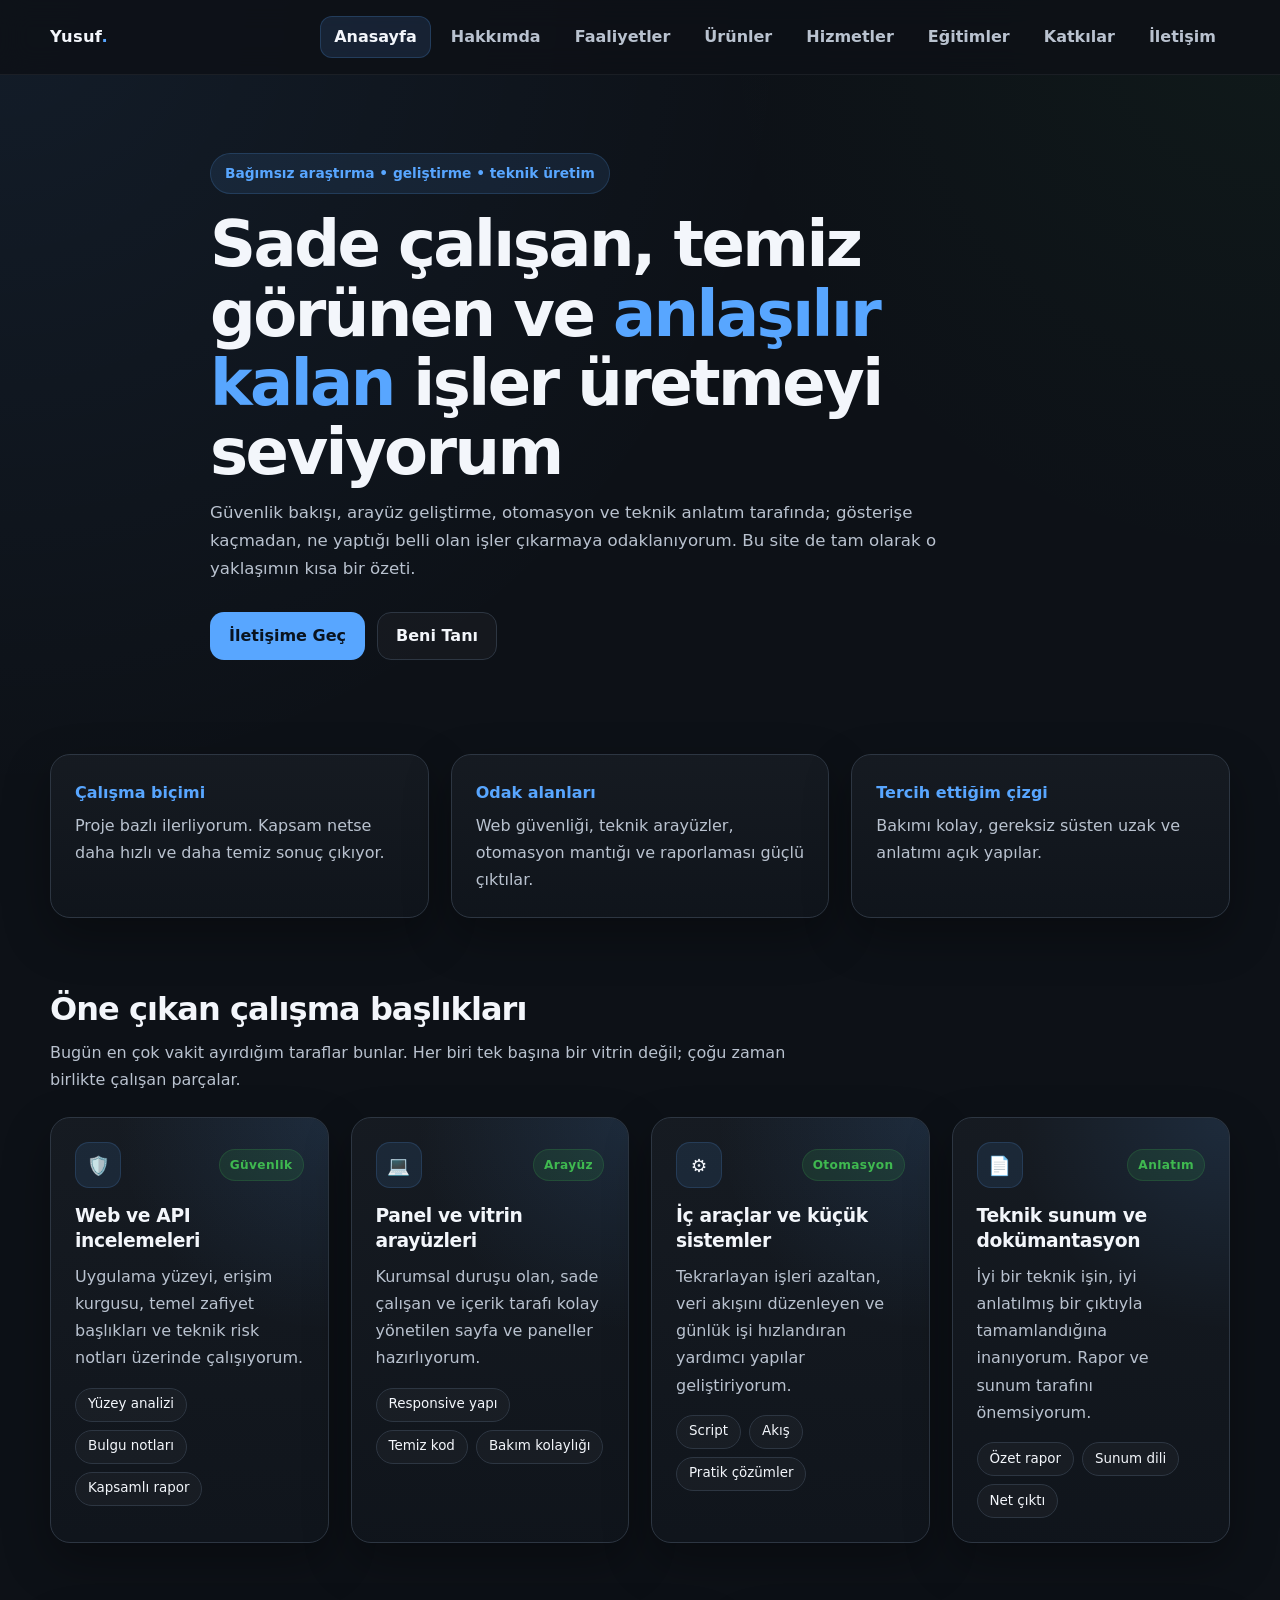
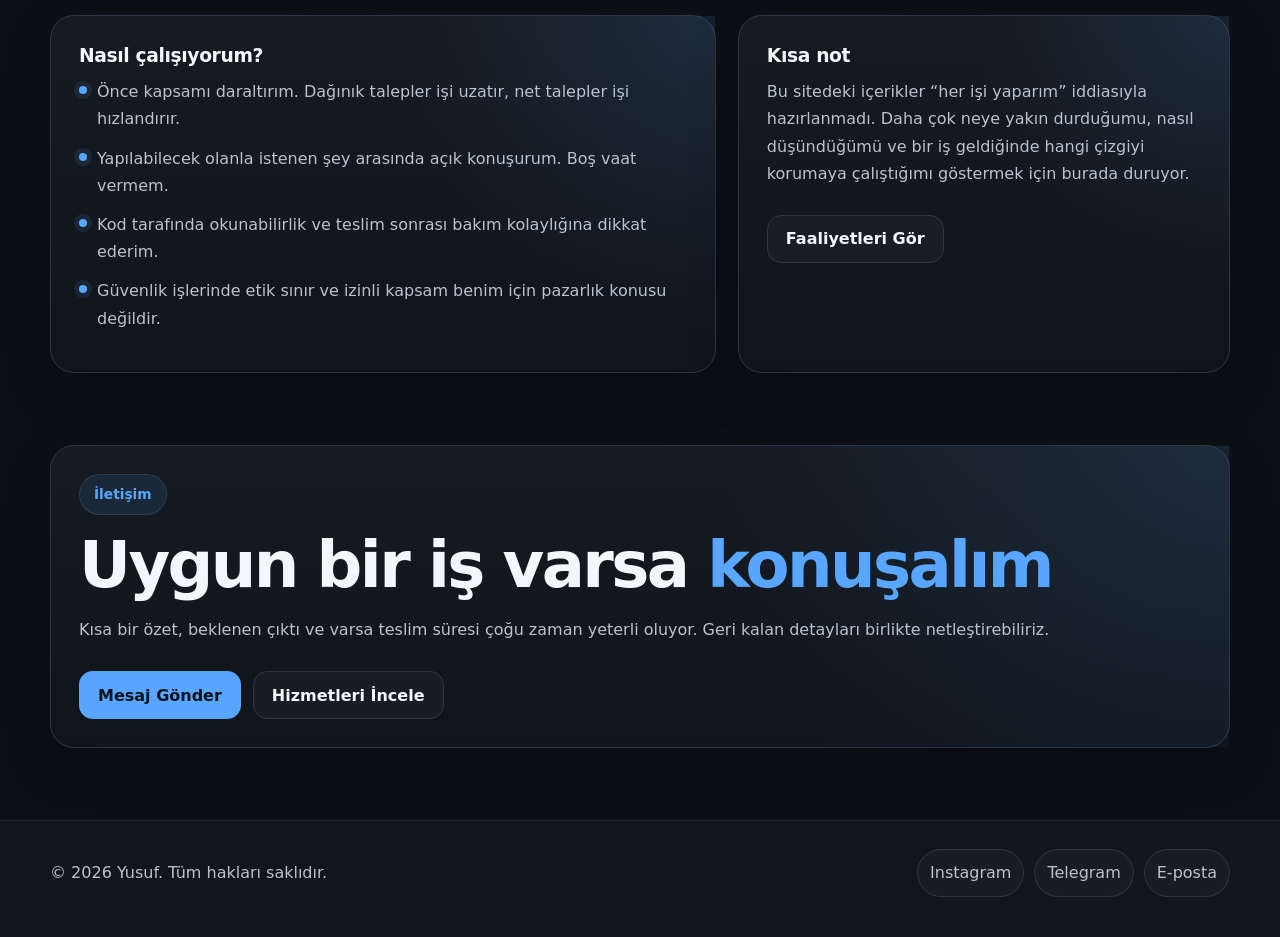
==== commit 8cabef12: "Add files via upload" ====
--- a/index.html
+++ b/index.html
@@ -1,782 +1,197 @@
 <!DOCTYPE html>
-<html lang='tr'>
+<html lang="tr">
 <head>
-<meta charset='UTF-8'>
-<meta name='viewport' content='width=device-width, initial-scale=1.0'>
-<title>Anasayfa - Yusuf</title>
-<style>
-:root{
-    --bg-main:#0d1117;
-    --bg-sec:#161b22;
-    --bg-card:#11161d;
-    --accent:#58a6ff;
-    --accent-2:#7ee787;
-    --text-main:#f0f6fc;
-    --text-dim:#c9d1d9;
-    --border:#30363d;
-    --warning:#ff7b72;
-}
-*{box-sizing:border-box}
-body{
-    margin:0;
-    font-family:'Inter','Segoe UI',Roboto,sans-serif;
-    background:var(--bg-main);
-    color:var(--text-main);
-    line-height:1.6;
-    overflow-x:hidden;
-}
-header nav{
-    position:sticky;
-    top:0;
-    z-index:1000;
-    background:rgba(22,27,34,.94);
-    backdrop-filter:blur(10px);
-    border-bottom:1px solid var(--border);
-}
-header nav ul{
-    display:flex;
-    list-style:none;
-    padding:0 20px;
-    margin:0;
-    overflow-x:auto;
-    white-space:nowrap;
-    -webkit-overflow-scrolling:touch;
-    scrollbar-width:none;
-}
-header nav ul::-webkit-scrollbar{display:none}
-header nav ul li a{
-    display:block;
-    padding:20px 15px;
-    color:var(--text-main);
-    text-decoration:none;
-    font-weight:600;
-    font-size:.95rem;
-    transition:.3s ease;
-}
-header nav ul li a:hover, header nav ul li a.active{
-    color:var(--accent);
-    box-shadow: inset 0 -3px 0 var(--accent);
-}
-
-.hero{
-    position:relative;
-    padding:92px 20px 56px;
-    text-align:center;
-    background:
-      radial-gradient(circle at 20% 20%, rgba(88,166,255,.14), transparent 35%),
-      radial-gradient(circle at 80% 0%, rgba(126,231,135,.08), transparent 28%),
-      linear-gradient(180deg,#131920 0%, #0d1117 75%);
-}
-.hero::after{
-    content:"";
-    position:absolute;
-    inset:auto 0 0 0;
-    height:1px;
-    background:linear-gradient(90deg, transparent, rgba(88,166,255,.35), transparent);
-}
-.hero-badge{
-    display:inline-flex;
-    gap:8px;
-    align-items:center;
-    padding:8px 14px;
-    border:1px solid rgba(88,166,255,.28);
-    border-radius:999px;
-    background:rgba(88,166,255,.08);
-    color:var(--accent);
-    font-size:.88rem;
-    font-weight:700;
-    margin-bottom:22px;
-}
-.hero h1{
-    margin:0;
-    font-size:clamp(2.4rem, 8vw, 4.25rem);
-    line-height:1.05;
-    letter-spacing:-1.2px;
-}
-.hero h1 span{color:var(--accent)}
-.hero p{
-    max-width:760px;
-    margin:22px auto 0;
-    color:var(--text-dim);
-    font-size:1.08rem;
-}
-.hero-actions{
-    display:flex;
-    justify-content:center;
-    gap:14px;
-    flex-wrap:wrap;
-    margin-top:30px;
-}
-.hero-actions a{
-    text-decoration:none;
-    font-weight:700;
-    border-radius:14px;
-    padding:14px 20px;
-    transition:.25s ease;
-}
-.btn-primary{
-    background:var(--accent);
-    color:#08111b;
-}
-.btn-primary:hover{transform:translateY(-2px)}
-.btn-secondary{
-    color:var(--text-main);
-    border:1px solid var(--border);
-    background:rgba(255,255,255,.03);
-}
-.btn-secondary:hover{
-    border-color:var(--accent);
-    color:var(--accent);
-}
-.quick-stats{
-    max-width:1150px;
-    margin:34px auto 0;
-    display:grid;
-    grid-template-columns:repeat(4,1fr);
-    gap:14px;
-}
-.stat{
-    background:rgba(255,255,255,.03);
-    border:1px solid var(--border);
-    border-radius:16px;
-    padding:18px 16px;
-    text-align:left;
-}
-.stat strong{
-    display:block;
-    color:var(--accent);
-    font-size:1.25rem;
-    margin-bottom:5px;
-}
-.stat span{
-    color:var(--text-dim);
-    font-size:.92rem;
-}
-
-.section-head{
-    max-width:1200px;
-    margin:0 auto 22px;
-    padding:0 20px;
-}
-.section-head h2{
-    margin:0 0 8px;
-    color:var(--accent);
-    font-size:1.9rem;
-}
-.section-head p{
-    margin:0;
-    color:var(--text-dim);
-    max-width:780px;
-}
-
-.grid-container{
-    display:grid;
-    grid-template-columns:repeat(auto-fit,minmax(310px,1fr));
-    gap:22px;
-    padding:0 20px;
-    max-width:1200px;
-    margin:0 auto;
-}
-.card{
-    background:linear-gradient(180deg, rgba(22,27,34,.98), rgba(17,22,29,.98));
-    border:1px solid var(--border);
-    border-radius:20px;
-    padding:24px;
-    min-height:270px;
-    position:relative;
-    overflow:hidden;
-    transition:.35s ease;
-}
-.card:hover{
-    transform:translateY(-8px);
-    border-color:rgba(88,166,255,.55);
-    box-shadow:0 14px 34px rgba(0,0,0,.35);
-}
-.card canvas{
-    position:absolute;
-    inset:0;
-    width:100%;
-    height:100%;
-    opacity:.4;
-    z-index:0;
-}
-.card-content{
-    position:relative;
-    z-index:1;
-}
-.card-kicker{
-    display:inline-block;
-    margin-bottom:10px;
-    padding:6px 10px;
-    border-radius:999px;
-    font-size:.74rem;
-    font-weight:800;
-    text-transform:uppercase;
-    letter-spacing:.08em;
-    background:rgba(88,166,255,.1);
-    color:var(--accent);
-    border:1px solid rgba(88,166,255,.22);
-}
-.card-content h3{
-    margin:0 0 8px;
-    font-size:1.25rem;
-    color:var(--text-main);
-}
-.card-content p{
-    margin:0 0 16px;
-    color:var(--text-dim);
-    font-size:.95rem;
-}
-.demo-surface{
-    background:rgba(5,8,12,.72);
-    border:1px solid rgba(88,166,255,.16);
-    border-radius:14px;
-    padding:14px;
-    min-height:132px;
-    font-family:ui-monospace,SFMono-Regular,Menlo,monospace;
-    font-size:12px;
-    color:#9ecbff;
-    overflow:hidden;
-}
-.demo-surface .label{
-    display:flex;
-    justify-content:space-between;
-    align-items:center;
-    color:#7d8590;
-    margin-bottom:10px;
-    font-size:11px;
-}
-.badge-ok{
-    color:var(--accent-2);
-    font-weight:700;
-}
-.approach{
-    max-width:1200px;
-    margin:70px auto 0;
-    padding:0 20px;
-    display:grid;
-    grid-template-columns:1.15fr .85fr;
-    gap:22px;
-}
-.panel{
-    background:var(--bg-sec);
-    border:1px solid var(--border);
-    border-radius:20px;
-    padding:28px;
-}
-.panel h3{
-    margin-top:0;
-    font-size:1.45rem;
-    color:var(--accent);
-}
-.list{
-    display:grid;
-    gap:12px;
-}
-.list-item{
-    display:flex;
-    gap:12px;
-    align-items:flex-start;
-    padding:12px 0;
-    border-bottom:1px solid rgba(255,255,255,.05);
-}
-.list-item:last-child{border-bottom:0}
-.list-item strong{display:block;margin-bottom:4px}
-.list-item span{color:var(--text-dim); font-size:.95rem}
-.dot{
-    flex:0 0 12px;
-    width:12px;
-    height:12px;
-    border-radius:50%;
-    background:var(--accent);
-    margin-top:7px;
-    box-shadow:0 0 0 5px rgba(88,166,255,.1);
-}
-.warning{
-    margin:70px auto 0;
-    max-width:1200px;
-    padding:0 20px;
-}
-.warning-box{
-    border:1px solid rgba(255,123,114,.35);
-    background:linear-gradient(180deg, rgba(255,123,114,.08), rgba(255,123,114,.04));
-    color:#ffd7d5;
-    border-radius:20px;
-    padding:28px;
-}
-.warning-box h3{
-    margin:0 0 10px;
-    color:#ffb4ac;
-    font-size:1.35rem;
-}
-.warning-box p{
-    margin:0 0 14px;
-    color:#f2c9c5;
-}
-.warning-box ul{
-    margin:0;
-    padding-left:20px;
-    color:#f2c9c5;
-}
-.warning-box li{margin-bottom:8px}
-
-.social-links{
-    margin:60px 0 0;
-    display:flex;
-    flex-wrap:wrap;
-    justify-content:center;
-    gap:15px;
-    padding:0 20px;
-}
-.social-links a{
-    background:var(--bg-sec);
-    padding:12px 25px;
-    border-radius:50px;
-    color:var(--accent);
-    text-decoration:none;
-    font-weight:600;
-    transition:.3s;
-    border:1px solid var(--border);
-}
-.social-links a:hover{
-    background:var(--accent);
-    color:var(--bg-main);
-    transform:translateY(-3px);
-}
-footer{
-    background:var(--bg-sec);
-    text-align:center;
-    padding:40px 20px;
-    margin-top:60px;
-    border-top:1px solid var(--border);
-}
-footer p{opacity:.78;font-size:.92em;margin:8px 0}
-
-@media (max-width: 900px){
-    .quick-stats{grid-template-columns:repeat(2,1fr)}
-    .approach{grid-template-columns:1fr}
-}
-@media (max-width: 600px){
-    .hero{padding:72px 15px 46px}
-    .grid-container,.section-head,.warning{padding-left:15px;padding-right:15px}
-    .quick-stats{grid-template-columns:1fr}
-    .card{min-height:240px}
-    .panel,.warning-box{padding:22px}
-}
-</style>
-<link rel="stylesheet" href="site-theme.css">
+    <meta charset="UTF-8">
+    <meta name="viewport" content="width=device-width, initial-scale=1.0">
+    <title>Anasayfa | Yusuf</title>
+    <meta name="description" content="Yusuf'un güvenlik odaklı geliştirme, arayüz, otomasyon ve teknik analiz çalışmalarını tanıtan kişisel web sitesi.">
+    <meta name="theme-color" content="#0d1117">
+    <link rel="stylesheet" href="site-theme.css">
+    <script src="ortak-api.js" defer></script>
 </head>
 <body>
+    <a class="skip-link" href="#icerik">İçeriğe geç</a>
 
-<header>
-<nav></nav>
-</header>
+    <header class="site-header">
+        <div class="container header-inner">
+            <a class="brand" href="index.html">Yusuf<span>.</span></a>
 
-<section class='hero'>
-    <div class='hero-badge'>Bağımsız Araştırma • Güvenlik Odaklı Geliştirme</div>
-    <h1>Profesyonel <span>simülasyonlar</span>, analizler ve teknik demolar</h1>
-    <p>
-        Güvenlik, ağ görünürlüğü, uygulama davranışı ve veri akışı gibi alanlarda hazırlanan demo çalışmalar;
-        teknik yaklaşımı görselleştirmek, süreçleri anlaşılır hale getirmek ve gerçek dünya senaryolarını kontrollü biçimde temsil etmek amacıyla sunulmaktadır.
-    </p>
-    <div class='hero-actions'>
-        <a class='btn-primary' href='iletisim.html'>İletişime Geç</a>
-        <a class='btn-secondary' href='hakkimda.html'>Hakkımda</a>
-    </div>
+            <button class="nav-toggle" type="button" aria-label="Menüyü aç veya kapat" aria-expanded="false">
+                <span></span>
+            </button>
 
-    <div class='quick-stats'>
-        <div class='stat'><strong>6 Demo Alanı</strong><span>Farklı teknik yaklaşım ve simülasyon örnekleri</span></div>
-        <div class='stat'><strong>Gerçekçi Arayüz</strong><span>Terminal, radar, akış ve log temelli görsel anlatım</span></div>
-        <div class='stat'><strong>Güvenlik Odağı</strong><span>Ağ, görünürlük, analiz ve test süreçleri</span></div>
-        <div class='stat'><strong>Kurumsal Sunum</strong><span>Abartısız, temiz ve profesyonel vitrin yapısı</span></div>
-    </div>
-</section>
+            <nav class="site-nav" aria-label="Ana menü">
+                <ul class="nav-list">
+                    <li><a class="nav-link" href="index.html">Anasayfa</a></li>
+                    <li><a class="nav-link" href="hakkimda.html">Hakkımda</a></li>
+                    <li><a class="nav-link" href="faaliyetler.html">Faaliyetler</a></li>
+                    <li><a class="nav-link" href="urunler.html">Ürünler</a></li>
+                    <li><a class="nav-link" href="hizmetler.html">Hizmetler</a></li>
+                    <li><a class="nav-link" href="egitimler.html">Eğitimler</a></li>
+                    <li><a class="nav-link" href="katkilar.html">Katkılar</a></li>
+                    <li><a class="nav-link" href="iletisim.html">İletişim</a></li>
+                </ul>
+            </nav>
+        </div>
+    </header>
 
-<div class='section-head' style='margin-top:52px;'>
-    <h2>Demo & Simülasyon Alanları</h2>
-    <p>
-        Aşağıdaki kartlar, farklı güvenlik ve yazılım senaryolarını temsil eden görsel simülasyonlar içerir.
-        Amaç, teknik beceriyi estetik ve anlaşılır bir arayüzle sunmaktır.
-    </p>
-</div>
+    <main id="icerik">
+        <section class="hero">
+            <div class="container hero-inner">
+                <span class="eyebrow">Bağımsız araştırma • geliştirme • teknik üretim</span>
+                <h1 class="hero-title">Sade çalışan, temiz görünen ve <span>anlaşılır kalan</span> işler üretmeyi seviyorum</h1>
+                <p class="hero-text">
+                    Güvenlik bakışı, arayüz geliştirme, otomasyon ve teknik anlatım tarafında; gösterişe kaçmadan, ne yaptığı belli olan işler çıkarmaya odaklanıyorum.
+                    Bu site de tam olarak o yaklaşımın kısa bir özeti.
+                </p>
 
-<section class='grid-container'>
-    <div class='card' id='card1'>
-        <canvas></canvas>
-        <div class='card-content'>
-            <span class='card-kicker'>Terminal Simülasyonu</span>
-            <h3>Pentest İş Akışı Demosu</h3>
-            <p>Kontrollü bir test sürecini temsil eden komut akışı, kontrol noktaları ve sonuç satırları.</p>
-            <div class='demo-surface' id='terminalDemo'>
-                <div class='label'><span>pentest-session.log</span><span class='badge-ok'>LIVE DEMO</span></div>
+                <div class="hero-actions">
+                    <a class="btn btn-primary" href="iletisim.html">İletişime Geç</a>
+                    <a class="btn btn-secondary" href="hakkimda.html">Beni Tanı</a>
+                </div>
+            </div>
+        </section>
+
+        <section class="section">
+            <div class="container">
+                <div class="grid grid-3">
+                    <article class="stat" data-reveal>
+                        <strong>Çalışma biçimi</strong>
+                        <p>Proje bazlı ilerliyorum. Kapsam netse daha hızlı ve daha temiz sonuç çıkıyor.</p>
+                    </article>
+
+                    <article class="stat" data-reveal>
+                        <strong>Odak alanları</strong>
+                        <p>Web güvenliği, teknik arayüzler, otomasyon mantığı ve raporlaması güçlü çıktılar.</p>
+                    </article>
+
+                    <article class="stat" data-reveal>
+                        <strong>Tercih ettiğim çizgi</strong>
+                        <p>Bakımı kolay, gereksiz süsten uzak ve anlatımı açık yapılar.</p>
+                    </article>
+                </div>
+            </div>
+        </section>
+
+        <section class="section">
+            <div class="container">
+                <div class="section-head">
+                    <h2>Öne çıkan çalışma başlıkları</h2>
+                    <p>Bugün en çok vakit ayırdığım taraflar bunlar. Her biri tek başına bir vitrin değil; çoğu zaman birlikte çalışan parçalar.</p>
+                </div>
+
+                <div class="grid grid-4">
+                    <article class="card" data-reveal>
+                        <div class="card-top">
+                            <span class="card-icon">🛡️</span>
+                            <span class="card-tag">Güvenlik</span>
+                        </div>
+                        <h3>Web ve API incelemeleri</h3>
+                        <p class="card-text">Uygulama yüzeyi, erişim kurgusu, temel zafiyet başlıkları ve teknik risk notları üzerinde çalışıyorum.</p>
+                        <div class="meta-list">
+                            <span>Yüzey analizi</span>
+                            <span>Bulgu notları</span>
+                            <span>Kapsamlı rapor</span>
+                        </div>
+                    </article>
+
+                    <article class="card" data-reveal>
+                        <div class="card-top">
+                            <span class="card-icon">💻</span>
+                            <span class="card-tag">Arayüz</span>
+                        </div>
+                        <h3>Panel ve vitrin arayüzleri</h3>
+                        <p class="card-text">Kurumsal duruşu olan, sade çalışan ve içerik tarafı kolay yönetilen sayfa ve paneller hazırlıyorum.</p>
+                        <div class="meta-list">
+                            <span>Responsive yapı</span>
+                            <span>Temiz kod</span>
+                            <span>Bakım kolaylığı</span>
+                        </div>
+                    </article>
+
+                    <article class="card" data-reveal>
+                        <div class="card-top">
+                            <span class="card-icon">⚙️</span>
+                            <span class="card-tag">Otomasyon</span>
+                        </div>
+                        <h3>İç araçlar ve küçük sistemler</h3>
+                        <p class="card-text">Tekrarlayan işleri azaltan, veri akışını düzenleyen ve günlük işi hızlandıran yardımcı yapılar geliştiriyorum.</p>
+                        <div class="meta-list">
+                            <span>Script</span>
+                            <span>Akış</span>
+                            <span>Pratik çözümler</span>
+                        </div>
+                    </article>
+
+                    <article class="card" data-reveal>
+                        <div class="card-top">
+                            <span class="card-icon">📄</span>
+                            <span class="card-tag">Anlatım</span>
+                        </div>
+                        <h3>Teknik sunum ve dokümantasyon</h3>
+                        <p class="card-text">İyi bir teknik işin, iyi anlatılmış bir çıktıyla tamamlandığına inanıyorum. Rapor ve sunum tarafını önemsiyorum.</p>
+                        <div class="meta-list">
+                            <span>Özet rapor</span>
+                            <span>Sunum dili</span>
+                            <span>Net çıktı</span>
+                        </div>
+                    </article>
+                </div>
+            </div>
+        </section>
+
+        <section class="section">
+            <div class="container split">
+                <article class="panel" data-reveal>
+                    <h3>Nasıl çalışıyorum?</h3>
+                    <ul class="check-list">
+                        <li>Önce kapsamı daraltırım. Dağınık talepler işi uzatır, net talepler işi hızlandırır.</li>
+                        <li>Yapılabilecek olanla istenen şey arasında açık konuşurum. Boş vaat vermem.</li>
+                        <li>Kod tarafında okunabilirlik ve teslim sonrası bakım kolaylığına dikkat ederim.</li>
+                        <li>Güvenlik işlerinde etik sınır ve izinli kapsam benim için pazarlık konusu değildir.</li>
+                    </ul>
+                </article>
+
+                <article class="notice" data-reveal>
+                    <h3>Kısa not</h3>
+                    <p>
+                        Bu sitedeki içerikler “her işi yaparım” iddiasıyla hazırlanmadı.
+                        Daha çok neye yakın durduğumu, nasıl düşündüğümü ve bir iş geldiğinde hangi çizgiyi korumaya çalıştığımı göstermek için burada duruyor.
+                    </p>
+                    <div class="actions">
+                        <a class="btn btn-secondary" href="faaliyetler.html">Faaliyetleri Gör</a>
+                    </div>
+                </article>
+            </div>
+        </section>
+
+        <section class="section">
+            <div class="container">
+                <div class="hero-card" data-reveal>
+                    <span class="eyebrow">İletişim</span>
+                    <h2 class="page-title">Uygun bir iş varsa <span>konuşalım</span></h2>
+                    <p class="lead">
+                        Kısa bir özet, beklenen çıktı ve varsa teslim süresi çoğu zaman yeterli oluyor.
+                        Geri kalan detayları birlikte netleştirebiliriz.
+                    </p>
+                    <div class="actions">
+                        <a class="btn btn-primary" href="iletisim.html">Mesaj Gönder</a>
+                        <a class="btn btn-secondary" href="hizmetler.html">Hizmetleri İncele</a>
+                    </div>
+                </div>
+            </div>
+        </section>
+    </main>
+
+    <footer class="site-footer">
+        <div class="container footer-inner">
+            <p>© <span data-current-year></span> Yusuf. Tüm hakları saklıdır.</p>
+            <div class="footer-links">
+                <a href="https://instagram.com/avyusuf95" target="_blank" rel="noopener noreferrer">Instagram</a>
+                <a href="https://t.me/Yusufavsarofficial" target="_blank" rel="noopener noreferrer">Telegram</a>
+                <a href="mailto:yusufavsarsgu@gmail.com">E-posta</a>
             </div>
         </div>
-    </div>
-
-    <div class='card' id='card2'>
-        <canvas></canvas>
-        <div class='card-content'>
-            <span class='card-kicker'>Ağ Görselleştirme</span>
-            <h3>Network Radar İzleme</h3>
-            <p>Çevresel node aktivitesi, tarama ritmi ve ağ görünürlüğü algısını yansıtan bir radar ekranı.</p>
-            <div class='demo-surface' id='radarDemo'>
-                <div class='label'><span>network-visibility.map</span><span class='badge-ok'>TRACKING</span></div>
-            </div>
-        </div>
-    </div>
-
-    <div class='card' id='card3'>
-        <canvas></canvas>
-        <div class='card-content'>
-            <span class='card-kicker'>Kod Akışı</span>
-            <h3>Secure Code Stream</h3>
-            <p>Uygulama mantığı, kontrol blokları ve derleme akışını estetik biçimde canlandıran kod yağmuru demosu.</p>
-            <div class='demo-surface' id='codeDemo'>
-                <div class='label'><span>secure-build.pipeline</span><span class='badge-ok'>PROCESSING</span></div>
-            </div>
-        </div>
-    </div>
-
-    <div class='card' id='card4'>
-        <canvas></canvas>
-        <div class='card-content'>
-            <span class='card-kicker'>Mobil Davranış</span>
-            <h3>Uygulama Analiz Ekranı</h3>
-            <p>Ekran akışı, istek yoğunluğu ve olay zincirini temsil eden mobil analiz vitrini.</p>
-            <div class='demo-surface' id='mobileDemo'>
-                <div class='label'><span>mobile-session.trace</span><span class='badge-ok'>OBSERVING</span></div>
-            </div>
-        </div>
-    </div>
-
-    <div class='card' id='card5'>
-        <canvas></canvas>
-        <div class='card-content'>
-            <span class='card-kicker'>Veri Akışı</span>
-            <h3>Data Flow Haritalama</h3>
-            <p>Paket geçişleri, servis bağımlılıkları ve işlem akışlarını temsil eden hafif simülasyon katmanı.</p>
-            <div class='demo-surface' id='flowDemo'>
-                <div class='label'><span>dataflow.routes</span><span class='badge-ok'>SYNCED</span></div>
-            </div>
-        </div>
-    </div>
-
-    <div class='card' id='card6'>
-        <canvas></canvas>
-        <div class='card-content'>
-            <span class='card-kicker'>Olay Yönetimi</span>
-            <h3>Alert & Response Paneli</h3>
-            <p>Önceliklendirme, durum etiketi ve yanıt akışını gösteren profesyonel uyarı paneli.</p>
-            <div class='demo-surface' id='alertDemo'>
-                <div class='label'><span>alert-response.queue</span><span class='badge-ok'>MONITORING</span></div>
-            </div>
-        </div>
-    </div>
-</section>
-
-<section class='approach'>
-    <div class='panel'>
-        <h3>Çalışma Yaklaşımı</h3>
-        <div class='list'>
-            <div class='list-item'>
-                <div class='dot'></div>
-                <div><strong>Görsel ve Teknik Denge</strong><span>Sunum tarafında estetik; içerik tarafında ise anlaşılır, kontrollü ve düzenli teknik gösterim hedeflenir.</span></div>
-            </div>
-            <div class='list-item'>
-                <div class='dot'></div>
-                <div><strong>Simülasyon Tabanlı Anlatım</strong><span>Gerçek sistem davranışlarını birebir kopyalamak yerine, süreçleri güvenli ve profesyonel bir çerçevede temsil eden görsel demolar kullanılır.</span></div>
-            </div>
-            <div class='list-item'>
-                <div class='dot'></div>
-                <div><strong>Seçici Proje Yaklaşımı</strong><span>Kalite, etik çerçeve ve teknik gereklilikler doğrultusunda uygun görülen çalışmalar değerlendirilir.</span></div>
-            </div>
-        </div>
-    </div>
-    <div class='panel'>
-        <h3>Odak Başlıkları</h3>
-        <div class='list'>
-            <div class='list-item'><div class='dot'></div><div><strong>Güvenlik Odaklı Arayüzler</strong><span>Analiz ve görünürlük odaklı demo tasarımları.</span></div></div>
-            <div class='list-item'><div class='dot'></div><div><strong>Ağ & Veri Görselleştirme</strong><span>Akış, trafik ve durum takibi için temsil katmanları.</span></div></div>
-            <div class='list-item'><div class='dot'></div><div><strong>Teknik Prototipler</strong><span>Vaka sunumu, ürün gösterimi ve araştırma vitrini.</span></div></div>
-        </div>
-    </div>
-</section>
-
-<section class='warning'>
-    <div class='warning-box'>
-        <h3>Yasal Uyarı ve Kullanım Bildirimi</h3>
-        <p>
-            Bu web sitesinde yer alan tüm simülasyonlar, arayüzler, teknik görseller, açıklamalar ve demo içerikleri yalnızca
-            tanıtım, portfolyo, araştırma ve profesyonel sunum amacıyla paylaşılmaktadır. Sunulan içerikler; yetkisiz erişim,
-            müdahale, zarar verme, veri toplama, spam, taciz veya yasa dışı işlem çağrısı niteliği taşımaz.
-        </p>
-        <ul>
-            <li>İletişim kanallarının kötüye kullanımı, ısrarlı rahatsızlık, tehdit, spam ve benzeri davranışlar kayıt altına alınabilir.</li>
-            <li>İzinsiz test, saldırı talebi, yetkisiz erişim isteği veya hukuka aykırı yönlendirme içeren başvurular değerlendirmeye alınmaz.</li>
-            <li>Gerek görülmesi halinde hukuki haklar saklı tutulur ve ilgili süreçler işletilebilir.</li>
-            <li>Bu sitedeki tüm içeriklerin fikri ve görsel kullanım hakları saklıdır; izinsiz kopyalama veya yanıltıcı kullanıma izin verilmez.</li>
-        </ul>
-    </div>
-</section>
-
-<div class='social-links'>
-    <a href='https://instagram.com/avyusuf95' target='_blank'>📸 Instagram</a>
-    <a href='https://t.me/Yusufavsarofficial' target='_blank'>✈️ Telegram</a>
-    <a href='mailto:yusufavsarsgu@gmail.com'>✉️ Email</a>
-</div>
-
-<footer>
-    <p>&copy; 2026 Yusuf. Tüm hakları saklıdır.</p>
-    <p>Bağımsız siber güvenlik araştırmaları, teknik sunum arayüzleri ve kontrollü simülasyon çalışmaları.</p>
-</footer>
-
-<script>
-function cardParticles(cardId,color='rgba(88,166,255,0.38)'){
-    const canvas=document.querySelector('#'+cardId+' canvas');
-    if(!canvas) return;
-    const ctx=canvas.getContext('2d');
-    function setCanvasSize(){
-        canvas.width=canvas.offsetWidth;
-        canvas.height=canvas.offsetHeight;
-    }
-    setCanvasSize();
-    let particles=[];
-    for(let i=0;i<34;i++){
-        particles.push({
-            x:Math.random()*canvas.width,
-            y:Math.random()*canvas.height,
-            r:Math.random()*1.8+0.8,
-            dx:(Math.random()-0.5)*0.35,
-            dy:(Math.random()-0.5)*0.35
-        });
-    }
-    function animate(){
-        ctx.clearRect(0,0,canvas.width,canvas.height);
-        particles.forEach(p=>{
-            ctx.beginPath();
-            ctx.arc(p.x,p.y,p.r,0,Math.PI*2);
-            ctx.fillStyle=color;
-            ctx.fill();
-            p.x+=p.dx; p.y+=p.dy;
-            if(p.x>canvas.width)p.x=0;
-            if(p.x<0)p.x=canvas.width;
-            if(p.y>canvas.height)p.y=0;
-            if(p.y<0)p.y=canvas.height;
-        });
-        requestAnimationFrame(animate);
-    }
-    animate();
-    window.addEventListener('resize', setCanvasSize);
-}
-
-function appendLine(el, text, className=''){
-    const line=document.createElement('div');
-    line.textContent=text;
-    if(className) line.className=className;
-    line.style.marginBottom='6px';
-    el.appendChild(line);
-    el.scrollTop=el.scrollHeight;
-}
-
-function terminalDemo(){
-    const box=document.getElementById('terminalDemo');
-    const lines=[
-        '[session] initializing controlled test environment',
-        '$ target profile loaded: external-app.demo',
-        '$ passive enumeration started',
-        '[ok] dns footprint mapped',
-        '[ok] service headers collected',
-        '[note] auth surface identified',
-        '[review] manual verification recommended'
-    ];
-    let i=0;
-    function tick(){
-        if(i>=lines.length){
-            box.innerHTML = "<div class='label'><span>pentest-session.log</span><span class='badge-ok'>LIVE DEMO</span></div>";
-            i=0;
-        }
-        appendLine(box, lines[i]);
-        i++;
-        setTimeout(tick, 900);
-    }
-    tick();
-}
-
-function radarDemo(){
-    const box=document.getElementById('radarDemo');
-    const cvs=document.createElement('canvas');
-    cvs.width=500; cvs.height=220;
-    cvs.style.width='100%'; cvs.style.height='110px'; cvs.style.display='block';
-    box.appendChild(cvs);
-    const list=document.createElement('div');
-    list.style.marginTop='10px';
-    list.style.color='#9ecbff';
-    list.style.fontSize='11px';
-    box.appendChild(list);
-    const ctx=cvs.getContext('2d');
-    const points=Array.from({length:8},()=>({a:Math.random()*Math.PI*2,r:30+Math.random()*70}));
-    function draw(){
-        ctx.clearRect(0,0,cvs.width,cvs.height);
-        const cx=110, cy=110;
-        ctx.strokeStyle='rgba(88,166,255,.25)';
-        [25,50,75,100].forEach(r=>{
-            ctx.beginPath(); ctx.arc(cx,cy,r,0,Math.PI*2); ctx.stroke();
-        });
-        ctx.beginPath(); ctx.moveTo(cx,10); ctx.lineTo(cx,210); ctx.stroke();
-        ctx.beginPath(); ctx.moveTo(10,cy); ctx.lineTo(210,cy); ctx.stroke();
-        const sweep=(Date.now()/700)% (Math.PI*2);
-        ctx.strokeStyle='rgba(126,231,135,.55)';
-        ctx.beginPath();
-        ctx.moveTo(cx,cy);
-        ctx.lineTo(cx + Math.cos(sweep)*100, cy + Math.sin(sweep)*100);
-        ctx.stroke();
-        points.forEach((p,idx)=>{
-            const x=cx + Math.cos(p.a)*p.r;
-            const y=cy + Math.sin(p.a)*p.r;
-            const active=Math.abs(((p.a - sweep + Math.PI*3)%(Math.PI*2))-Math.PI) < 0.25;
-            ctx.beginPath();
-            ctx.arc(x,y, active?4:2.5,0,Math.PI*2);
-            ctx.fillStyle=active?'#7ee787':'#58a6ff';
-            ctx.fill();
-        });
-        list.innerHTML = [
-            'node-01 · perimeter · visible',
-            'node-02 · api edge · passive',
-            'node-03 · auth route · observed'
-        ].join('<br>');
-        requestAnimationFrame(draw);
-    }
-    draw();
-}
-
-function codeDemo(){
-    const box=document.getElementById('codeDemo');
-    const rows = [
-      'if (request.validated) { pipeline.advance(); }',
-      'const riskScore = analyze(headers, payload, route);',
-      'audit.log("trace", sessionId, riskScore);',
-      'return renderer.securePreview(componentMap);',
-      'for (const node of graph) integrity.scan(node);'
-    ];
-    let buffer = '';
-    let row = 0;
-    function step(){
-        buffer += rows[row] + '\n';
-        if(buffer.length > 420) buffer = buffer.slice(90);
-        box.innerHTML = "<div class='label'><span>secure-build.pipeline</span><span class='badge-ok'>PROCESSING</span></div><div style='white-space:pre-line;color:#7ee787'>" + buffer + "</div>";
-        row = (row + 1) % rows.length;
-        setTimeout(step, 700);
-    }
-    step();
-}
-
-function mobileDemo(){
-    const box=document.getElementById('mobileDemo');
-    const phone=document.createElement('div');
-    phone.style.width='92px';
-    phone.style.height='150px';
-    phone.style.border='1px solid rgba(88,166,255,.22)';
-    phone.style.borderRadius='18px';
-    phone.style.padding='10px';
-    phone.style.background='rgba(255,255,255,.02)';
-    phone.style.float='left';
-    phone.style.marginRight='14px';
-    phone.innerHTML="<div style='height:18px;background:rgba(88,166,255,.12);border-radius:8px;margin-bottom:8px'></div><div id='mobileBars'></div>";
-    box.appendChild(phone);
-    const info=document.createElement('div');
-    info.style.overflow='hidden';
-    info.style.color='#9ecbff';
-    box.appendChild(info);
-    const barsWrap = phone.querySelector('#mobileBars');
-    const bars = Array.from({length:6},()=>{
-        const d=document.createElement('div');
-        d.style.height='10px';
-        d.style.marginBottom='8px';
-        d.style.borderRadius='999px';
-        d.style.background='rgba(88,166,255,.15)';
-        barsWrap.appendChild(d);
-        return d;
-    });
-    function animate(){
-        bars.forEach(b=>b.style.width=(35+Math.random()*55)+'px');
-        info.innerHTML="screen transitions · request bursts · response timing<br><span style='color:#7d8590'>demo view refreshed</span>";
-        setTimeout(animate, 900);
-    }
-    animate();
-}
-
-function flowDemo(){
-    const box=document.getElementById('flowDemo');
-    const cvs=document.createElement('canvas');
-    cvs.width=500; cvs.height=160;
-    cvs.style.width='100%'; cvs.style.height='110px'; cvs.style.display='block';
-    box.appendChild(cvs);
-    const ctx=cvs.getContext('2d');
-    const dots=[40,120,210,300,390];
-    let phase=0;
-    function draw(){
-        ctx.clearRect(0,0,cvs.width,cvs.height);
-        ctx.strokeStyle='rgba(88,166,255,.25)';
-        ctx.lineWidth=2;
-        ctx.beginPath();
-        ctx.moveTo(40,80); ctx.lineTo(450,80); ctx.stroke();
-        dots.forEach((x,idx)=>{
-            ctx.beginPath();
-            ctx.arc(x,80, idx===2?12:9, 0, Math.PI*2);
-            ctx.fillStyle='rgba(88,166,255,.18)';
-            ctx.fill();
-            ctx.strokeStyle='rgba(88,166,255,.5)';
-            ctx.stroke();
-        });
-        const p = 40 + ((Date.now()/10)%410);
-        ctx.beginPath();
-        ctx.arc(p,80,6,0,Math.PI*2);
-        ctx.fillStyle='#7ee787';
-        ctx.fill();
-        requestAnimationFrame(draw);
-    }
-    draw();
-    const info=document.createElement('div');
-    info.style.marginTop='10px';
-    info.innerHTML="ingest → normalize → validate → route → render";
-    box.appendChild(info);
-}
-
-function alertDemo(){
-    const box=document.getElementById('alertDemo');
-    const statuses = [
-      ['LOW','Routine review pending'],
-      ['MED','Behavioral anomaly detected'],
-      ['INFO','New telemetry synchronized'],
-      ['HIGH','Manual assessment required']
-    ];
-    function render(){
-        box.innerHTML = "<div class='label'><span>alert-response.queue</span><span class='badge-ok'>MONITORING</span></div>";
-        statuses.sort(()=>Math.random()-0.5).forEach(([lvl,msg])=>{
-            const row=document.createElement('div');
-            row.style.display='flex';
-            row.style.justifyContent='space-between';
-            row.style.alignItems='center';
-            row.style.gap='10px';
-            row.style.padding='8px 0';
-            row.style.borderBottom='1px solid rgba(255,255,255,.05)';
-            row.innerHTML = "<span>"+msg+"</span><strong style='color:"+(lvl==='HIGH'?'#ff7b72':lvl==='MED'?'#f2cc60':'#7ee787')+"'>"+lvl+"</strong>";
-            box.appendChild(row);
-        });
-        setTimeout(render, 1400);
-    }
-    render();
-}
-
-['card1','card2','card3','card4','card5','card6'].forEach(c=>cardParticles(c));
-terminalDemo();
-radarDemo();
-codeDemo();
-mobileDemo();
-flowDemo();
-alertDemo();
-</script>
-<script src="ortak-api.js"></script>
-
+    </footer>
 </body>
-</html>
+</html>
--- a/site-theme.css
+++ b/site-theme.css
@@ -1,370 +1,875 @@
-/* Shared site theme for consistent typography, navigation and spacing */
 :root {
-    --bg-main: #0d1117;
-    --bg-sec: #161b22;
+    --bg: #0d1117;
     --bg-soft: #11161d;
+    --surface: #161b22;
+    --surface-2: #1b222c;
+    --text: #f3f6fb;
+    --text-soft: #b9c2cf;
     --accent: #58a6ff;
-    --accent-soft: rgba(88, 166, 255, 0.10);
-    --text-main: #f0f6fc;
-    --text-dim: #c9d1d9;
-    --border: #30363d;
-    --shadow-soft: 0 18px 40px rgba(0,0,0,0.30);
-}
-
-html { scroll-behavior: smooth; }
-
-* { box-sizing: border-box; }
+    --accent-strong: #2f81f7;
+    --line: #2d3642;
+    --success: #3fb950;
+    --warning: #f59e0b;
+    --danger: #ff7b72;
+    --radius: 20px;
+    --shadow: 0 18px 48px rgba(0, 0, 0, 0.32);
+    --container: 1180px;
+}
+
+*,
+*::before,
+*::after {
+    box-sizing: border-box;
+}
+
+html {
+    scroll-behavior: smooth;
+}
 
 body {
     margin: 0;
-    background: var(--bg-main);
-    color: var(--text-main);
-    font-family: 'Inter', 'Segoe UI', system-ui, sans-serif;
-    line-height: 1.65;
-    overflow-x: hidden;
+    background:
+        radial-gradient(circle at top left, rgba(88, 166, 255, 0.08), transparent 28%),
+        radial-gradient(circle at top right, rgba(63, 185, 80, 0.05), transparent 20%),
+        var(--bg);
+    color: var(--text);
+    font: 16px/1.7 "Inter", "Segoe UI", system-ui, -apple-system, BlinkMacSystemFont, sans-serif;
     -webkit-font-smoothing: antialiased;
-    -moz-osx-font-smoothing: grayscale;
     text-rendering: optimizeLegibility;
 }
 
-a { color: inherit; }
-img { max-width: 100%; display: block; }
-button, input, textarea, select { font: inherit; }
-
-header { position: relative; z-index: 1000; }
-
-header nav {
+img {
+    max-width: 100%;
+    display: block;
+}
+
+a {
+    color: inherit;
+}
+
+button,
+input,
+textarea,
+select {
+    font: inherit;
+}
+
+::selection {
+    background: rgba(88, 166, 255, 0.24);
+}
+
+.skip-link {
+    position: absolute;
+    left: 16px;
+    top: -48px;
+    z-index: 2000;
+    background: var(--accent);
+    color: #08111b;
+    padding: 10px 14px;
+    border-radius: 12px;
+    font-weight: 700;
+    text-decoration: none;
+    transition: top 0.2s ease;
+}
+
+.skip-link:focus {
+    top: 16px;
+}
+
+.container {
+    width: min(var(--container), calc(100% - 32px));
+    margin: 0 auto;
+}
+
+/* Header */
+.site-header {
     position: sticky;
     top: 0;
     z-index: 1000;
-    min-height: 72px;
-    display: block;
-    background: rgba(22, 27, 34, 0.92);
-    backdrop-filter: blur(12px);
-    border-bottom: 1px solid var(--border);
-}
-
-header nav .nav-toggle {
+    backdrop-filter: blur(14px);
+    background: rgba(13, 17, 23, 0.86);
+    border-bottom: 1px solid rgba(255, 255, 255, 0.06);
+}
+
+.header-inner {
+    min-height: 74px;
+    display: flex;
+    align-items: center;
+    gap: 20px;
+}
+
+.brand {
+    font-size: 1.02rem;
+    font-weight: 800;
+    letter-spacing: 0.02em;
+    text-decoration: none;
+    white-space: nowrap;
+}
+
+.brand span {
+    color: var(--accent);
+}
+
+.site-nav {
+    margin-left: auto;
+}
+
+.nav-list {
+    display: flex;
+    align-items: center;
+    gap: 6px;
+    list-style: none;
+    padding: 0;
+    margin: 0;
+}
+
+.nav-link {
+    display: inline-flex;
+    align-items: center;
+    min-height: 42px;
+    padding: 0 14px;
+    border-radius: 12px;
+    text-decoration: none;
+    color: var(--text-soft);
+    font-weight: 600;
+    transition: 0.2s ease;
+}
+
+.nav-link:hover,
+.nav-link:focus-visible {
+    color: var(--text);
+    background: rgba(255, 255, 255, 0.04);
+    outline: none;
+}
+
+.nav-link.active,
+.nav-link[aria-current="page"] {
+    color: var(--text);
+    background: rgba(88, 166, 255, 0.12);
+    box-shadow: inset 0 0 0 1px rgba(88, 166, 255, 0.2);
+}
+
+.nav-toggle {
     display: none;
-    align-items: center;
-    justify-content: center;
+    margin-left: auto;
     width: 48px;
     height: 48px;
-    border: 1px solid var(--border);
-    border-radius: 12px;
-    background: rgba(255,255,255,0.04);
-    color: var(--text-main);
+    border: 1px solid var(--line);
+    border-radius: 14px;
+    background: rgba(255, 255, 255, 0.04);
+    color: var(--text);
     cursor: pointer;
-    margin: 12px 16px 12px auto;
-    transition: 0.25s ease;
-}
-
-header nav .nav-toggle:hover {
-    border-color: var(--accent);
+    align-items: center;
+    justify-content: center;
+    transition: 0.2s ease;
+}
+
+.nav-toggle:hover {
+    border-color: rgba(88, 166, 255, 0.42);
     color: var(--accent);
 }
 
-header nav .nav-toggle span {
+.nav-toggle span,
+.nav-toggle span::before,
+.nav-toggle span::after {
     display: block;
     width: 20px;
     height: 2px;
     background: currentColor;
     border-radius: 999px;
+    transition: 0.2s ease;
+    content: "";
+}
+
+.nav-toggle span {
     position: relative;
+}
+
+.nav-toggle span::before {
+    position: absolute;
+    left: 0;
+    top: -6px;
+}
+
+.nav-toggle span::after {
+    position: absolute;
+    left: 0;
+    top: 6px;
+}
+
+.site-header.nav-open .nav-toggle span {
+    background: transparent;
+}
+
+.site-header.nav-open .nav-toggle span::before {
+    top: 0;
+    transform: rotate(45deg);
+}
+
+.site-header.nav-open .nav-toggle span::after {
+    top: 0;
+    transform: rotate(-45deg);
+}
+
+/* Typography */
+.eyebrow {
+    display: inline-flex;
+    align-items: center;
+    gap: 8px;
+    padding: 8px 14px;
+    border-radius: 999px;
+    font-size: 0.86rem;
+    font-weight: 700;
+    color: var(--accent);
+    background: rgba(88, 166, 255, 0.1);
+    border: 1px solid rgba(88, 166, 255, 0.18);
+}
+
+.page-title,
+.hero-title {
+    margin: 16px 0 12px;
+    line-height: 1.08;
+    letter-spacing: -0.04em;
+    font-size: clamp(2.2rem, 5vw, 4rem);
+}
+
+.page-title span,
+.hero-title span {
+    color: var(--accent);
+}
+
+.lead,
+.hero-text,
+.section-text,
+.card-text,
+.muted {
+    color: var(--text-soft);
+}
+
+.section {
+    padding: 72px 0 0;
+}
+
+.section-head {
+    margin-bottom: 24px;
+}
+
+.section-head h2 {
+    margin: 0 0 10px;
+    font-size: clamp(1.55rem, 3vw, 2rem);
+    line-height: 1.2;
+    letter-spacing: -0.03em;
+}
+
+.section-head p {
+    margin: 0;
+    max-width: 760px;
+    color: var(--text-soft);
+}
+
+/* Hero */
+.hero {
+    padding: 78px 0 22px;
+}
+
+.hero-inner {
+    max-width: 860px;
+}
+
+.hero-text {
+    max-width: 760px;
+    margin: 0;
+    font-size: 1.04rem;
+}
+
+.hero-actions,
+.actions {
+    display: flex;
+    flex-wrap: wrap;
+    gap: 12px;
+    margin-top: 28px;
+}
+
+.btn {
+    display: inline-flex;
+    align-items: center;
+    justify-content: center;
+    min-height: 48px;
+    padding: 0 18px;
+    border-radius: 14px;
+    text-decoration: none;
+    font-weight: 700;
+    border: 1px solid transparent;
+    transition: transform 0.2s ease, border-color 0.2s ease, background 0.2s ease, color 0.2s ease;
+}
+
+.btn:hover {
+    transform: translateY(-2px);
+}
+
+.btn-primary {
+    background: var(--accent);
+    color: #09131f;
+}
+
+.btn-primary:hover {
+    background: var(--accent-strong);
+    color: #fff;
+}
+
+.btn-secondary {
+    color: var(--text);
+    border-color: var(--line);
+    background: rgba(255, 255, 255, 0.03);
+}
+
+.btn-secondary:hover {
+    border-color: rgba(88, 166, 255, 0.34);
+    color: var(--accent);
+}
+
+.hero-card,
+.notice,
+.panel,
+.card,
+.info-card,
+.form-card,
+.contact-card,
+.timeline-item,
+.stat,
+.legal-box,
+.empty-box {
+    background: linear-gradient(180deg, rgba(22, 27, 34, 0.98), rgba(16, 21, 28, 0.98));
+    border: 1px solid var(--line);
+    box-shadow: var(--shadow);
+}
+
+.hero-card,
+.notice,
+.panel,
+.legal-box,
+.empty-box {
+    border-radius: 24px;
+    padding: 28px;
+}
+
+.grid {
+    display: grid;
+    gap: 22px;
+}
+
+.grid-2 {
+    grid-template-columns: repeat(2, minmax(0, 1fr));
+}
+
+.grid-3 {
+    grid-template-columns: repeat(3, minmax(0, 1fr));
+}
+
+.grid-4 {
+    grid-template-columns: repeat(4, minmax(0, 1fr));
+}
+
+.card,
+.info-card,
+.contact-card,
+.timeline-item,
+.stat,
+.form-card {
+    border-radius: var(--radius);
+    padding: 24px;
+}
+
+.card {
+    position: relative;
+    overflow: hidden;
     transition: 0.25s ease;
 }
 
-header nav .nav-toggle span::before,
-header nav .nav-toggle span::after {
+.card:hover {
+    transform: translateY(-6px);
+    border-color: rgba(88, 166, 255, 0.3);
+}
+
+.card::before,
+.hero-card::before,
+.panel::before,
+.notice::before,
+.form-card::before,
+.info-card::before,
+.legal-box::before {
+    content: "";
+    position: absolute;
+    inset: 0;
+    pointer-events: none;
+    background: radial-gradient(circle at top right, rgba(88, 166, 255, 0.12), transparent 42%);
+}
+
+.card > *,
+.hero-card > *,
+.panel > *,
+.notice > *,
+.form-card > *,
+.info-card > *,
+.legal-box > * {
+    position: relative;
+    z-index: 1;
+}
+
+.card-top {
+    display: flex;
+    align-items: center;
+    justify-content: space-between;
+    gap: 12px;
+    margin-bottom: 16px;
+}
+
+.card-icon {
+    width: 46px;
+    height: 46px;
+    border-radius: 14px;
+    display: inline-flex;
+    align-items: center;
+    justify-content: center;
+    background: rgba(88, 166, 255, 0.1);
+    border: 1px solid rgba(88, 166, 255, 0.16);
+    font-size: 1.15rem;
+}
+
+.card-tag {
+    display: inline-flex;
+    align-items: center;
+    min-height: 32px;
+    padding: 0 10px;
+    border-radius: 999px;
+    font-size: 0.76rem;
+    font-weight: 800;
+    letter-spacing: 0.03em;
+    color: var(--success);
+    background: rgba(63, 185, 80, 0.12);
+    border: 1px solid rgba(63, 185, 80, 0.18);
+}
+
+.card h3,
+.panel h3,
+.notice h3,
+.timeline-item h3,
+.info-card h3,
+.form-card h3 {
+    margin: 0 0 10px;
+    line-height: 1.3;
+    letter-spacing: -0.02em;
+}
+
+.card p,
+.notice p,
+.panel p,
+.timeline-item p,
+.info-card p,
+.form-card p,
+.stat p,
+.legal-box p {
+    margin: 0;
+    color: var(--text-soft);
+}
+
+.meta-list,
+.chips {
+    display: flex;
+    flex-wrap: wrap;
+    gap: 8px;
+    margin-top: 16px;
+}
+
+.meta-list span,
+.chips span {
+    display: inline-flex;
+    align-items: center;
+    min-height: 34px;
+    padding: 0 12px;
+    border-radius: 999px;
+    background: rgba(255, 255, 255, 0.03);
+    border: 1px solid var(--line);
+    color: var(--text);
+    font-size: 0.84rem;
+}
+
+.stat strong {
+    display: block;
+    margin-bottom: 6px;
+    font-size: 1rem;
+    color: var(--accent);
+}
+
+.split {
+    display: grid;
+    grid-template-columns: 1.15fr 0.85fr;
+    gap: 22px;
+}
+
+.list-clean,
+.check-list {
+    list-style: none;
+    padding: 0;
+    margin: 0;
+}
+
+.check-list li,
+.list-clean li {
+    position: relative;
+    padding-left: 18px;
+    margin-bottom: 12px;
+    color: var(--text-soft);
+}
+
+.check-list li::before,
+.list-clean li::before {
     content: "";
     position: absolute;
     left: 0;
-    width: 20px;
-    height: 2px;
-    background: currentColor;
-    border-radius: 999px;
-    transition: 0.25s ease;
-}
-
-header nav .nav-toggle span::before { top: -6px; }
-header nav .nav-toggle span::after { top: 6px; }
-header nav.nav-open .nav-toggle span { background: transparent; }
-header nav.nav-open .nav-toggle span::before { top: 0; transform: rotate(45deg); }
-header nav.nav-open .nav-toggle span::after { top: 0; transform: rotate(-45deg); }
-header nav .nav-menu-wrap { width: 100%; }
-
-header nav ul {
-    display: flex;
-    list-style: none;
-    padding: 0 20px;
-    margin: 0 auto;
-    max-width: 1200px;
-    overflow-x: auto;
-    white-space: nowrap;
-    scrollbar-width: none;
-    -webkit-overflow-scrolling: touch;
-}
-header nav ul::-webkit-scrollbar { display: none; }
-header nav ul li { margin: 0; }
-
-header nav ul li a {
-    display: block;
-    padding: 20px 15px;
-    color: var(--text-main);
-    text-decoration: none;
-    font-weight: 600;
-    font-size: 0.94rem;
-    transition: 0.25s ease;
-    position: relative;
-}
-
-header nav ul li a:hover,
-header nav ul li a.active,
-header nav ul li a[aria-current="page"] {
-    color: var(--accent);
-}
-
-header nav ul li a.active::after,
-header nav ul li a[aria-current="page"]::after {
-    content: "";
-    position: absolute;
-    left: 15px;
-    right: 15px;
-    bottom: 0;
-    height: 3px;
-    border-radius: 999px 999px 0 0;
+    top: 0.75em;
+    width: 8px;
+    height: 8px;
+    border-radius: 50%;
     background: var(--accent);
-}
-
-.hero {
+    box-shadow: 0 0 0 5px rgba(88, 166, 255, 0.1);
+    transform: translateY(-50%);
+}
+
+.timeline {
+    display: grid;
+    gap: 18px;
+}
+
+.timeline-item {
     position: relative;
     overflow: hidden;
-    padding: 86px 20px 46px;
-}
-
-.hero-inner {
-    max-width: 1180px;
+}
+
+.timeline-step {
+    display: inline-block;
+    margin-bottom: 10px;
+    font-size: 0.83rem;
+    font-weight: 800;
+    letter-spacing: 0.04em;
+    text-transform: uppercase;
+    color: var(--accent);
+}
+
+.profile-wrap {
+    display: grid;
+    grid-template-columns: 260px 1fr;
+    gap: 28px;
+    align-items: center;
+}
+
+.profile-photo {
+    width: 220px;
+    height: 220px;
     margin: 0 auto;
+    object-fit: cover;
+    border-radius: 50%;
+    border: 4px solid rgba(88, 166, 255, 0.82);
+    box-shadow: 0 0 0 10px rgba(88, 166, 255, 0.08);
+}
+
+.profile-aside {
     text-align: center;
 }
 
-.hero-badge,
-.badge {
-    display: inline-flex;
-    align-items: center;
-    gap: 8px;
-    padding: 8px 14px;
-    border: 1px solid rgba(88,166,255,0.22);
-    background: var(--accent-soft);
+.contact-grid {
+    display: grid;
+    grid-template-columns: 0.95fr 1.05fr;
+    gap: 22px;
+}
+
+.contact-card {
+    display: block;
+    text-decoration: none;
+    transition: 0.2s ease;
+}
+
+.contact-card:hover {
+    border-color: rgba(88, 166, 255, 0.32);
+    transform: translateY(-4px);
+}
+
+.contact-card strong {
+    display: block;
+    margin-bottom: 4px;
+}
+
+.contact-card span {
+    color: var(--text-soft);
+}
+
+.form-card form {
+    display: grid;
+    gap: 16px;
+}
+
+.field-row {
+    display: grid;
+    grid-template-columns: 1fr 1fr;
+    gap: 14px;
+}
+
+.field label {
+    display: block;
+    margin-bottom: 8px;
+    font-weight: 600;
+    color: var(--text);
+}
+
+.field input,
+.field textarea,
+.field select {
+    width: 100%;
+    border: 1px solid var(--line);
+    background: rgba(255, 255, 255, 0.03);
+    color: var(--text);
+    border-radius: 14px;
+    padding: 14px 15px;
+    transition: border-color 0.2s ease, background 0.2s ease;
+}
+
+.field textarea {
+    min-height: 150px;
+    resize: vertical;
+}
+
+.field input:focus,
+.field textarea:focus,
+.field select:focus {
+    outline: none;
+    border-color: rgba(88, 166, 255, 0.5);
+    background: rgba(255, 255, 255, 0.05);
+}
+
+.form-note {
+    margin: -2px 0 2px;
+    font-size: 0.92rem;
+    color: var(--text-soft);
+}
+
+.form-status {
+    display: none;
+    border-radius: 14px;
+    padding: 14px 16px;
+    font-weight: 600;
+}
+
+.form-status.success {
+    display: block;
+    background: rgba(63, 185, 80, 0.12);
+    color: #d7ffe0;
+    border: 1px solid rgba(63, 185, 80, 0.2);
+}
+
+.form-status.error {
+    display: block;
+    background: rgba(255, 123, 114, 0.12);
+    color: #ffe0dd;
+    border: 1px solid rgba(255, 123, 114, 0.2);
+}
+
+.legal-box {
+    border-color: rgba(255, 123, 114, 0.2);
+    background: linear-gradient(180deg, rgba(255, 123, 114, 0.08), rgba(255, 123, 114, 0.03));
+}
+
+.legal-box h2,
+.legal-box h3 {
+    margin: 0 0 10px;
+    color: #ffb4ac;
+}
+
+.empty-box {
+    max-width: 840px;
+}
+
+.empty-box h2 {
+    margin: 0 0 12px;
+    font-size: clamp(1.7rem, 4vw, 2.5rem);
+    line-height: 1.15;
+    letter-spacing: -0.03em;
+}
+
+.site-footer {
+    margin-top: 72px;
+    padding: 28px 0 40px;
+    border-top: 1px solid rgba(255, 255, 255, 0.06);
+    background: rgba(255, 255, 255, 0.02);
+}
+
+.footer-inner {
+    display: flex;
+    align-items: center;
+    justify-content: space-between;
+    gap: 18px;
+    flex-wrap: wrap;
+}
+
+.footer-inner p {
+    margin: 0;
+    color: var(--text-soft);
+}
+
+.footer-links {
+    display: flex;
+    flex-wrap: wrap;
+    gap: 10px;
+}
+
+.footer-links a {
+    text-decoration: none;
+    color: var(--text-soft);
+    border: 1px solid var(--line);
+    background: rgba(255, 255, 255, 0.03);
+    padding: 9px 12px;
+    border-radius: 999px;
+    transition: 0.2s ease;
+}
+
+.footer-links a:hover {
     color: var(--accent);
-    border-radius: 999px;
-    font-size: 0.88rem;
-    font-weight: 700;
-}
-
-.hero h1 {
-    margin: 0;
-    font-size: clamp(2.45rem, 7vw, 4rem);
-    line-height: 1.06;
-    letter-spacing: -1px;
-}
-
-.hero h1 span,
-.hero-right h1,
-.section-head h2,
-.section-title,
-.panel h3,
-.hero-card h1 span { color: var(--accent); }
-
-.hero p {
-    max-width: 780px;
-    margin: 18px auto 0;
-    color: var(--text-dim);
-    font-size: 1.03rem;
-}
-
-.section,
-.hero-wrap,
-.hobbies,
-.warning,
-.approach,
-.legal-wrap,
-.info-bar {
-    max-width: 1200px;
-    margin-left: auto;
-    margin-right: auto;
-}
-
-.section {
-    padding: 52px 20px 0;
-}
-
-.section-head {
-    margin-bottom: 24px;
-}
-
-.section-head h2,
-.section-title {
-    margin: 0 0 10px;
-    font-size: 1.8rem;
-    letter-spacing: -0.4px;
-}
-
-.section-head p,
-.section-sub,
-.panel-text,
-.note-card p,
-.focus-card ul,
-.hero-right p,
-.lead {
-    color: var(--text-dim);
-}
-
-.hero-right h1 {
-    margin: 0 0 14px;
-    font-size: clamp(2.15rem, 5vw, 3.2rem);
-    line-height: 1.08;
-    letter-spacing: -0.8px;
-}
-
-.hero-right p {
-    font-size: 1.02rem;
-    max-width: 780px;
-}
-
-.hero-card,
-.notice-box,
-.legal-box,
-.info-panel,
-.form-panel,
-.panel,
-.warning-box,
-.focus-card,
-.note-card,
-.bio-card,
-.card,
-.service-card,
-.product-card,
-.timeline-item,
-.stat,
-.info-card,
-.total-box {
-    box-shadow: var(--shadow-soft);
-}
-
-.hero-actions a,
-.cta a,
-.card-bottom a,
-.social-links a,
-button#submit-btn {
-    transition: 0.25s ease;
-}
-
-button#submit-btn,
-.btn-primary {
-    background: var(--accent);
-    color: #0d1117;
-}
-
-.btn-secondary {
-    color: var(--accent);
-}
-
-footer {
-    background: var(--bg-sec);
-    text-align: center;
-    padding: 40px 20px;
-    margin-top: 60px;
-    border-top: 1px solid var(--border);
-}
-
-footer p {
-    margin: 8px 0;
-    font-size: 0.92rem;
-    opacity: 0.82;
-}
-
-footer a {
-    color: var(--accent);
-    text-decoration: none;
-    font-weight: 600;
-}
-
-footer a:hover { color: var(--text-main); }
-
-@media (max-width: 768px) {
-    header nav {
+    border-color: rgba(88, 166, 255, 0.3);
+}
+
+.hidden {
+    display: none !important;
+}
+
+[data-reveal] {
+    opacity: 0;
+    transform: translateY(12px);
+    transition: opacity 0.45s ease, transform 0.45s ease;
+}
+
+[data-reveal].is-visible {
+    opacity: 1;
+    transform: translateY(0);
+}
+
+@media (max-width: 980px) {
+    .grid-4 {
+        grid-template-columns: repeat(2, minmax(0, 1fr));
+    }
+
+    .grid-3,
+    .grid-2,
+    .split,
+    .contact-grid,
+    .profile-wrap {
+        grid-template-columns: 1fr;
+    }
+
+    .profile-aside {
+        text-align: left;
+    }
+
+    .profile-photo {
+        margin-left: 0;
+    }
+}
+
+@media (max-width: 820px) {
+    .nav-toggle {
+        display: inline-flex;
+    }
+
+    .site-nav {
+        position: absolute;
+        left: 16px;
+        right: 16px;
+        top: calc(100% + 8px);
+        margin-left: 0;
+        display: none;
+        background: rgba(17, 22, 29, 0.98);
+        border: 1px solid var(--line);
+        border-radius: 20px;
+        box-shadow: var(--shadow);
+        padding: 10px;
+    }
+
+    .site-header.nav-open .site-nav {
         display: block;
-        padding: 0;
-    }
-
-    header nav .nav-toggle {
-        display: inline-flex;
-    }
-
-    header nav .nav-menu-wrap {
-        display: none;
-        width: 100%;
-        border-top: 1px solid var(--border);
-        background: rgba(13, 17, 23, 0.98);
-    }
-
-    header nav.nav-open .nav-menu-wrap {
-        display: block;
-    }
-
-    header nav ul {
-        display: flex;
+    }
+
+    .nav-list {
         flex-direction: column;
-        overflow: hidden;
-        white-space: normal;
-        padding: 8px 12px 16px;
-        gap: 6px;
-    }
-
-    header nav ul li {
-        width: 100%;
-    }
-
-    header nav ul li a {
-        width: 100%;
-        box-sizing: border-box;
-        padding: 14px 16px;
-        border-radius: 12px;
-        box-shadow: none !important;
-    }
-
-    header nav ul li a.active,
-    header nav ul li a:hover,
-    header nav ul li a[aria-current="page"] {
-        background: rgba(88, 166, 255, 0.10);
-    }
-
-    header nav ul li a.active::after,
-    header nav ul li a[aria-current="page"]::after {
-        display: none;
+        align-items: stretch;
+    }
+
+    .nav-link {
+        min-height: 46px;
+        padding: 0 14px;
+    }
+}
+
+@media (max-width: 640px) {
+    .container {
+        width: min(var(--container), calc(100% - 24px));
     }
 
     .hero {
-        padding: 62px 16px 34px;
-    }
-
-    .section,
-    .hero-wrap,
-    .hobbies,
-    .warning,
-    .legal-wrap,
-    .info-bar {
-        padding-left: 16px;
-        padding-right: 16px;
-    }
-
-    .hero-right h1 { font-size: clamp(2rem, 8vw, 2.7rem); }
-    .hero-right p,
-    .hero p { font-size: 0.99rem; }
-
-    footer {
-        margin-top: 48px;
-        padding: 34px 16px;
-    }
-}
+        padding: 56px 0 10px;
+    }
+
+    .section {
+        padding-top: 56px;
+    }
+
+    .hero-card,
+    .notice,
+    .panel,
+    .card,
+    .info-card,
+    .form-card,
+    .contact-card,
+    .timeline-item,
+    .stat,
+    .legal-box,
+    .empty-box {
+        padding: 20px;
+        border-radius: 18px;
+    }
+
+    .field-row,
+    .grid-4 {
+        grid-template-columns: 1fr;
+    }
+
+    .footer-inner {
+        align-items: flex-start;
+        flex-direction: column;
+    }
+
+    .profile-photo {
+        width: 180px;
+        height: 180px;
+        margin: 0 auto;
+    }
+
+    .profile-aside {
+        text-align: center;
+    }
+}
+
+@media (prefers-reduced-motion: reduce) {
+    html {
+        scroll-behavior: auto;
+    }
+
+    *,
+    *::before,
+    *::after {
+        animation: none !important;
+        transition: none !important;
+    }
+
+    [data-reveal] {
+        opacity: 1;
+        transform: none;
+    }
+}
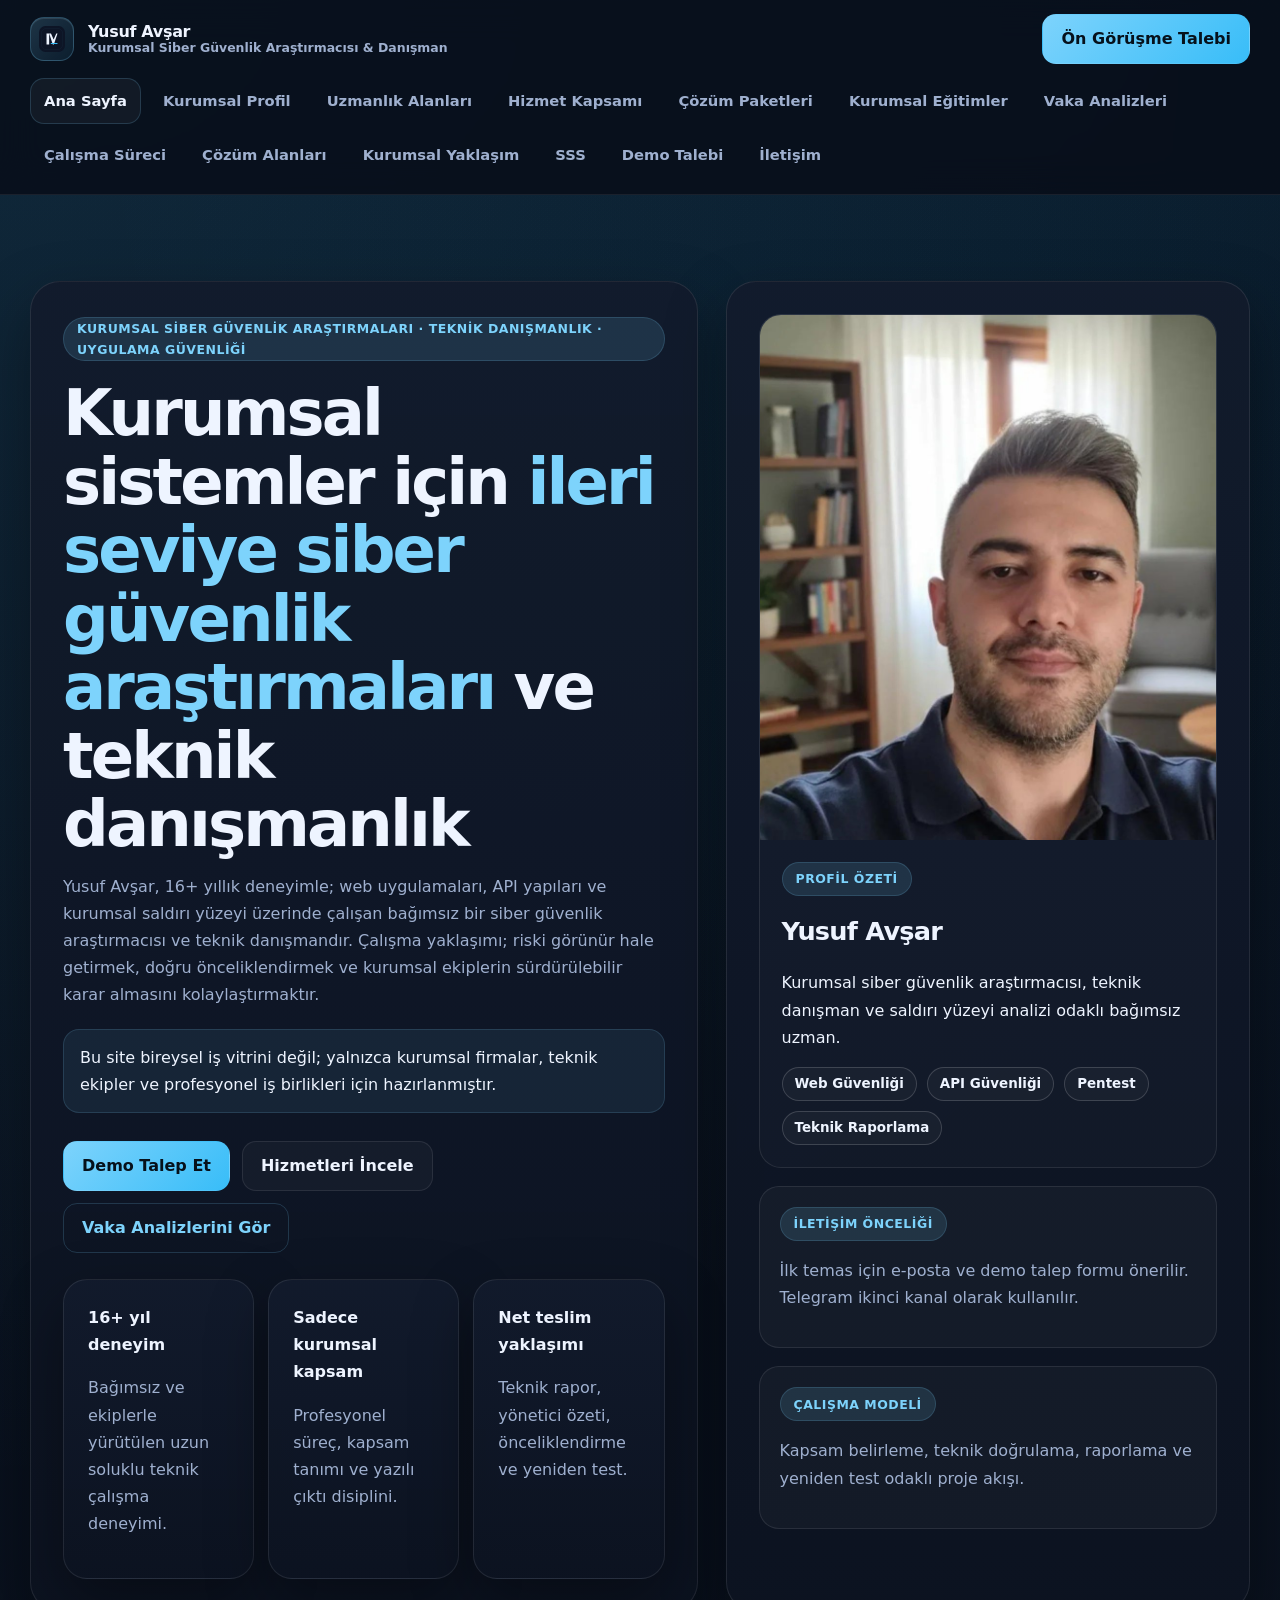
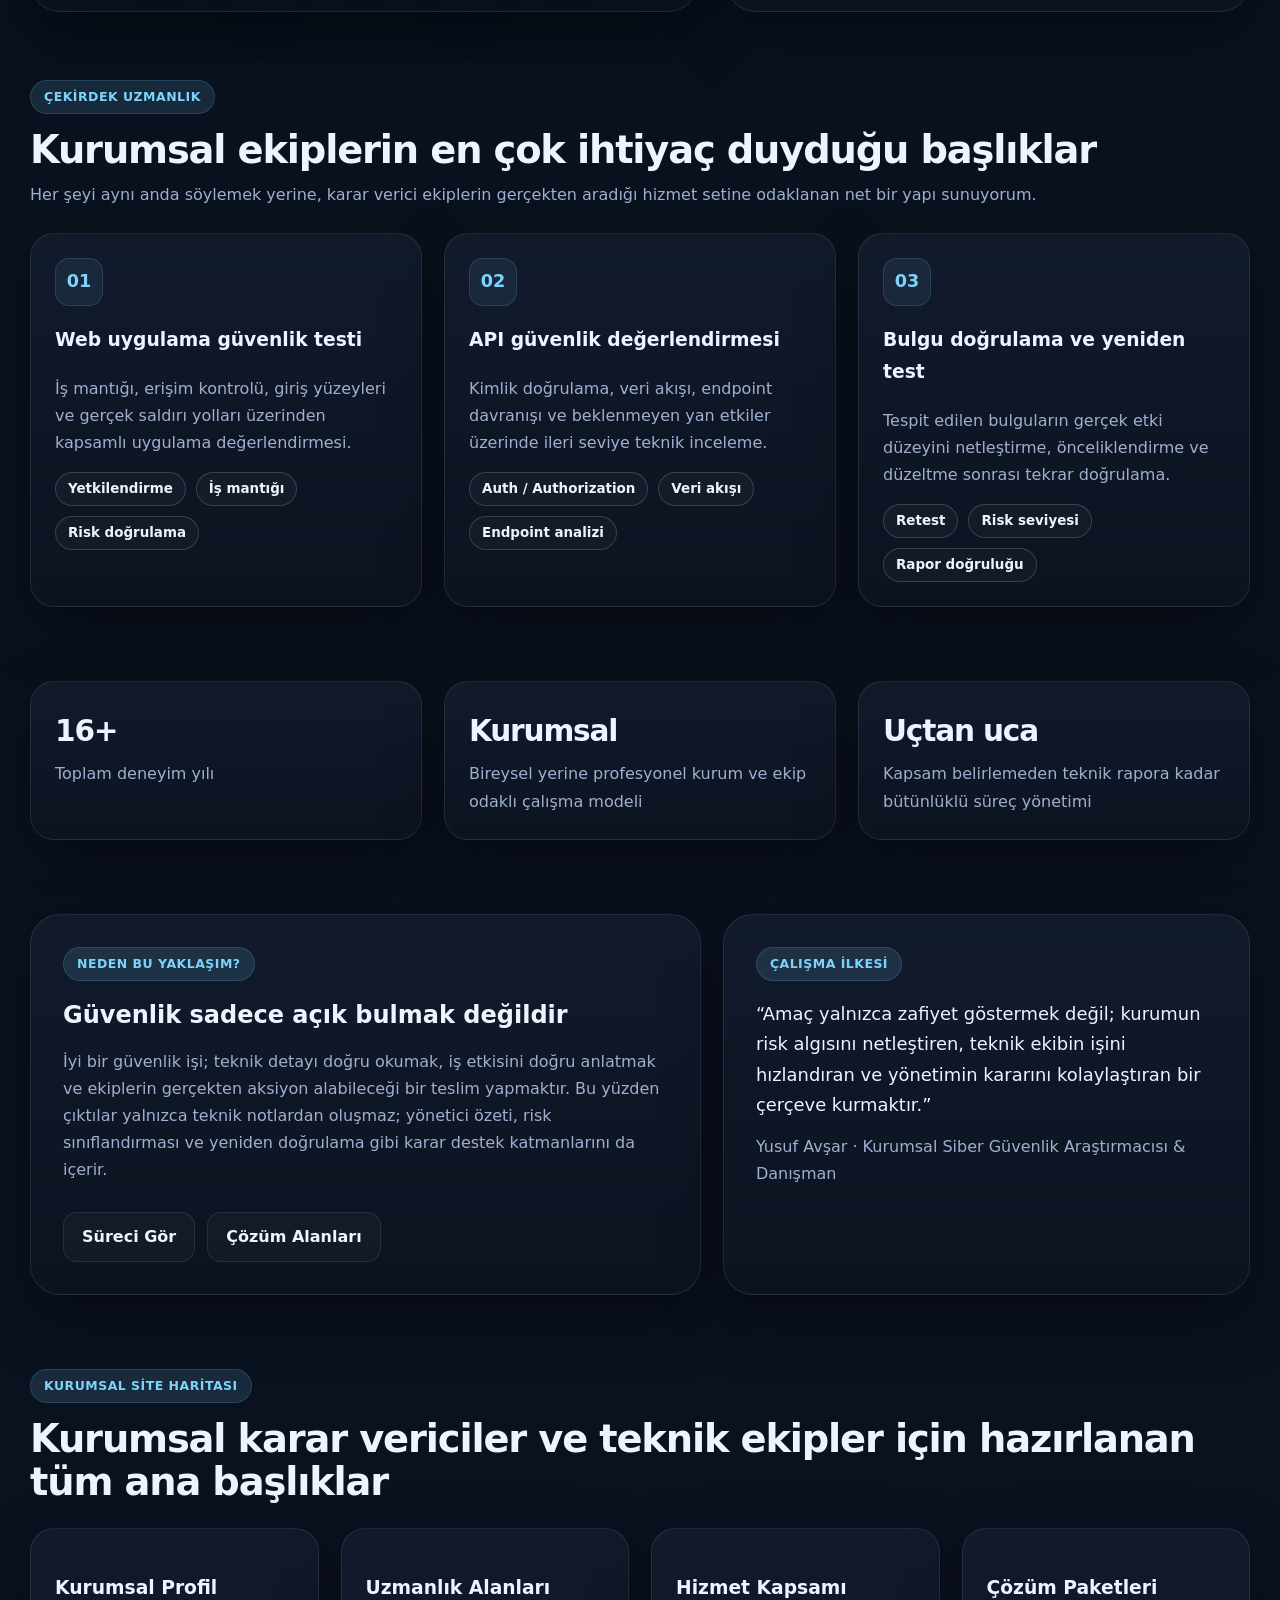
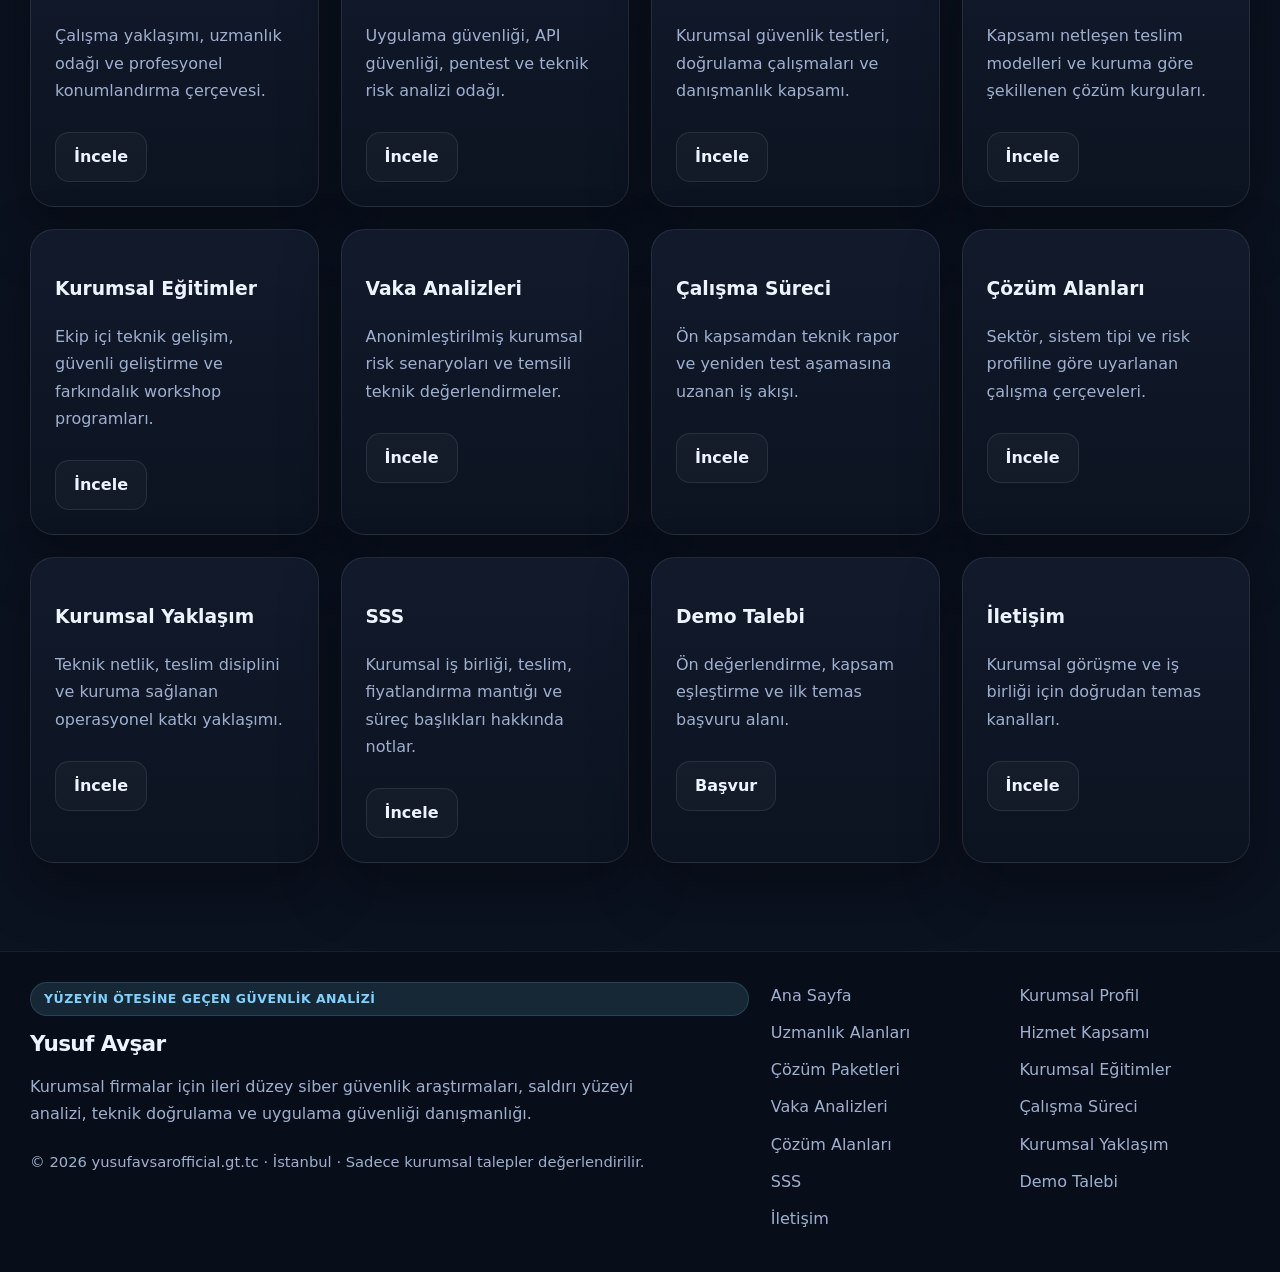
==== commit 2d8f90bb: "Add files via upload" ====
--- a/index.html
+++ b/index.html
@@ -3,195 +3,144 @@
 <head>
     <meta charset="UTF-8">
     <meta name="viewport" content="width=device-width, initial-scale=1.0">
-    <title>Anasayfa | Yusuf</title>
-    <meta name="description" content="Yusuf'un güvenlik odaklı geliştirme, arayüz, otomasyon ve teknik analiz çalışmalarını tanıtan kişisel web sitesi.">
-    <meta name="theme-color" content="#0d1117">
+    <title>Yusuf Avşar | Kurumsal Siber Güvenlik Araştırmaları ve Teknik Danışmanlık</title>
+    <meta name="description" content="Yusuf Avşar resmi web sitesi. Kurumsal sistemler için ileri düzey siber güvenlik araştırmaları, saldırı yüzeyi analizi ve teknik danışmanlık.">
+    <meta name="theme-color" content="#0b1220">
+    <meta property="og:type" content="website">
+    <meta property="og:title" content="Yusuf Avşar | Kurumsal Siber Güvenlik Araştırmaları ve Teknik Danışmanlık">
+    <meta property="og:description" content="Yusuf Avşar resmi web sitesi. Kurumsal sistemler için ileri düzey siber güvenlik araştırmaları, saldırı yüzeyi analizi ve teknik danışmanlık.">
+    <meta property="og:site_name" content="Yusuf Avşar Official">
+    <link rel="icon" href="favicon.svg" type="image/svg+xml">
     <link rel="stylesheet" href="site-theme.css">
     <script src="ortak-api.js" defer></script>
 </head>
 <body>
     <a class="skip-link" href="#icerik">İçeriğe geç</a>
-
+    
     <header class="site-header">
         <div class="container header-inner">
-            <a class="brand" href="index.html">Yusuf<span>.</span></a>
-
-            <button class="nav-toggle" type="button" aria-label="Menüyü aç veya kapat" aria-expanded="false">
-                <span></span>
-            </button>
-
-            <nav class="site-nav" aria-label="Ana menü">
-                <ul class="nav-list">
-                    <li><a class="nav-link" href="index.html">Anasayfa</a></li>
-                    <li><a class="nav-link" href="hakkimda.html">Hakkımda</a></li>
-                    <li><a class="nav-link" href="faaliyetler.html">Faaliyetler</a></li>
-                    <li><a class="nav-link" href="urunler.html">Ürünler</a></li>
-                    <li><a class="nav-link" href="hizmetler.html">Hizmetler</a></li>
-                    <li><a class="nav-link" href="egitimler.html">Eğitimler</a></li>
-                    <li><a class="nav-link" href="katkilar.html">Katkılar</a></li>
-                    <li><a class="nav-link" href="iletisim.html">İletişim</a></li>
-                </ul>
-            </nav>
+            <a class="brand" href="index.html" aria-label="Yusuf Avşar ana sayfa">
+                <span class="brand-mark"><img src="logo.svg" alt="YA logo"></span>
+                <span class="brand-text"><strong>Yusuf Avşar</strong><span>Kurumsal Siber Güvenlik Araştırmacısı & Danışman</span></span>
+            </a>
+            <button class="nav-toggle" type="button" aria-label="Menüyü aç veya kapat" aria-expanded="false"><span></span></button>
+            <nav class="site-nav" aria-label="Ana menü"><ul class="nav-list"><li><a class="nav-link" href="index.html">Ana Sayfa</a></li><li><a class="nav-link" href="hakkimda.html">Kurumsal Profil</a></li><li><a class="nav-link" href="faaliyetler.html">Uzmanlık Alanları</a></li><li><a class="nav-link" href="hizmetler.html">Hizmet Kapsamı</a></li><li><a class="nav-link" href="urunler.html">Çözüm Paketleri</a></li><li><a class="nav-link" href="egitimler.html">Kurumsal Eğitimler</a></li><li><a class="nav-link" href="vaka-analizleri.html">Vaka Analizleri</a></li><li><a class="nav-link" href="calisma-sureci.html">Çalışma Süreci</a></li><li><a class="nav-link" href="cozum-alanlari.html">Çözüm Alanları</a></li><li><a class="nav-link" href="katkilar.html">Kurumsal Yaklaşım</a></li><li><a class="nav-link" href="sss.html">SSS</a></li><li><a class="nav-link" href="demo-talep.html">Demo Talebi</a></li><li><a class="nav-link" href="iletisim.html">İletişim</a></li></ul></nav>
+            <a class="btn btn-primary header-cta" href="demo-talep.html">Ön Görüşme Talebi</a>
         </div>
     </header>
+    <main id="icerik">
+<section class="hero">
+  <div class="container hero-grid">
+    <div class="hero-copy">
+      <span class="eyebrow">Kurumsal siber güvenlik araştırmaları · teknik danışmanlık · uygulama güvenliği</span>
+      <h1 class="hero-title">Kurumsal sistemler için <span>ileri seviye siber güvenlik araştırmaları</span> ve teknik danışmanlık</h1>
+      <p class="hero-text">Yusuf Avşar, 16+ yıllık deneyimle; web uygulamaları, API yapıları ve kurumsal saldırı yüzeyi üzerinde çalışan bağımsız bir siber güvenlik araştırmacısı ve teknik danışmandır. Çalışma yaklaşımı; riski görünür hale getirmek, doğru önceliklendirmek ve kurumsal ekiplerin sürdürülebilir karar almasını kolaylaştırmaktır.</p>
+      <div class="notice-bar">Bu site bireysel iş vitrini değil; yalnızca kurumsal firmalar, teknik ekipler ve profesyonel iş birlikleri için hazırlanmıştır.</div>
+      <div class="hero-actions">
+        <a class="btn btn-primary" href="demo-talep.html">Demo Talep Et</a>
+        <a class="btn btn-secondary" href="hizmetler.html">Hizmetleri İncele</a>
+        <a class="btn btn-ghost" href="vaka-analizleri.html">Vaka Analizlerini Gör</a>
+      </div>
+      <div class="hero-highlight">
+        <article class="mini-card"><strong>16+ yıl deneyim</strong><p class="muted">Bağımsız ve ekiplerle yürütülen uzun soluklu teknik çalışma deneyimi.</p></article>
+        <article class="mini-card"><strong>Sadece kurumsal kapsam</strong><p class="muted">Profesyonel süreç, kapsam tanımı ve yazılı çıktı disiplini.</p></article>
+        <article class="mini-card"><strong>Net teslim yaklaşımı</strong><p class="muted">Teknik rapor, yönetici özeti, önceliklendirme ve yeniden test.</p></article>
+      </div>
+    </div>
+    <aside class="hero-panel">
+      <div class="portrait-card">
+        <img class="portrait" src="profile.jpg" alt="Yusuf Avşar profil fotoğrafı">
+        <div class="portrait-body">
+          <span class="mini-label">Profil özeti</span>
+          <h2>Yusuf Avşar</h2>
+          <p>Kurumsal siber güvenlik araştırmacısı, teknik danışman ve saldırı yüzeyi analizi odaklı bağımsız uzman.</p>
+          <div class="badge-row">
+            <span class="chip">Web Güvenliği</span>
+            <span class="chip">API Güvenliği</span>
+            <span class="chip">Pentest</span>
+            <span class="chip">Teknik Raporlama</span>
+          </div>
+        </div>
+      </div>
+      <div class="info-stack">
+        <div class="mini-panel"><span class="mini-label">İletişim önceliği</span><p class="muted">İlk temas için e-posta ve demo talep formu önerilir. Telegram ikinci kanal olarak kullanılır.</p></div>
+        <div class="mini-panel"><span class="mini-label">Çalışma modeli</span><p class="muted">Kapsam belirleme, teknik doğrulama, raporlama ve yeniden test odaklı proje akışı.</p></div>
+      </div>
+    </aside>
+  </div>
+</section>
 
-    <main id="icerik">
-        <section class="hero">
-            <div class="container hero-inner">
-                <span class="eyebrow">Bağımsız araştırma • geliştirme • teknik üretim</span>
-                <h1 class="hero-title">Sade çalışan, temiz görünen ve <span>anlaşılır kalan</span> işler üretmeyi seviyorum</h1>
-                <p class="hero-text">
-                    Güvenlik bakışı, arayüz geliştirme, otomasyon ve teknik anlatım tarafında; gösterişe kaçmadan, ne yaptığı belli olan işler çıkarmaya odaklanıyorum.
-                    Bu site de tam olarak o yaklaşımın kısa bir özeti.
-                </p>
+<section class="section">
+  <div class="container section-head">
+    <span class="section-kicker">Çekirdek uzmanlık</span>
+    <h2>Kurumsal ekiplerin en çok ihtiyaç duyduğu başlıklar</h2>
+    <p>Her şeyi aynı anda söylemek yerine, karar verici ekiplerin gerçekten aradığı hizmet setine odaklanan net bir yapı sunuyorum.</p>
+  </div>
+  <div class="container card-grid card-grid-3">
+    <article class="card"><div class="feature-top"><span class="card-icon">01</span></div><h3>Web uygulama güvenlik testi</h3><p>İş mantığı, erişim kontrolü, giriş yüzeyleri ve gerçek saldırı yolları üzerinden kapsamlı uygulama değerlendirmesi.</p><ul class="tag-list"><li>Yetkilendirme</li><li>İş mantığı</li><li>Risk doğrulama</li></ul></article>
+    <article class="card"><div class="feature-top"><span class="card-icon">02</span></div><h3>API güvenlik değerlendirmesi</h3><p>Kimlik doğrulama, veri akışı, endpoint davranışı ve beklenmeyen yan etkiler üzerinde ileri seviye teknik inceleme.</p><ul class="tag-list"><li>Auth / Authorization</li><li>Veri akışı</li><li>Endpoint analizi</li></ul></article>
+    <article class="card"><div class="feature-top"><span class="card-icon">03</span></div><h3>Bulgu doğrulama ve yeniden test</h3><p>Tespit edilen bulguların gerçek etki düzeyini netleştirme, önceliklendirme ve düzeltme sonrası tekrar doğrulama.</p><ul class="tag-list"><li>Retest</li><li>Risk seviyesi</li><li>Rapor doğruluğu</li></ul></article>
+  </div>
+</section>
 
-                <div class="hero-actions">
-                    <a class="btn btn-primary" href="iletisim.html">İletişime Geç</a>
-                    <a class="btn btn-secondary" href="hakkimda.html">Beni Tanı</a>
-                </div>
-            </div>
-        </section>
+<section class="section">
+  <div class="container stats-grid stats-grid-3">
+    <article class="stat-card"><strong>16+</strong><p>Toplam deneyim yılı</p></article>
+    <article class="stat-card"><strong>Kurumsal</strong><p>Bireysel yerine profesyonel kurum ve ekip odaklı çalışma modeli</p></article>
+    <article class="stat-card"><strong>Uçtan uca</strong><p>Kapsam belirlemeden teknik rapora kadar bütünlüklü süreç yönetimi</p></article>
+  </div>
+</section>
 
-        <section class="section">
-            <div class="container">
-                <div class="grid grid-3">
-                    <article class="stat" data-reveal>
-                        <strong>Çalışma biçimi</strong>
-                        <p>Proje bazlı ilerliyorum. Kapsam netse daha hızlı ve daha temiz sonuç çıkıyor.</p>
-                    </article>
+<section class="section">
+  <div class="container split-layout">
+    <article class="panel">
+      <span class="section-kicker">Neden bu yaklaşım?</span>
+      <h2 style="margin:14px 0 12px;">Güvenlik sadece açık bulmak değildir</h2>
+      <p class="lead">İyi bir güvenlik işi; teknik detayı doğru okumak, iş etkisini doğru anlatmak ve ekiplerin gerçekten aksiyon alabileceği bir teslim yapmaktır. Bu yüzden çıktılar yalnızca teknik notlardan oluşmaz; yönetici özeti, risk sınıflandırması ve yeniden doğrulama gibi karar destek katmanlarını da içerir.</p>
+      <div class="actions"><a class="btn btn-secondary" href="calisma-sureci.html">Süreci Gör</a><a class="btn btn-secondary" href="cozum-alanlari.html">Çözüm Alanları</a></div>
+    </article>
+    <aside class="quote-box">
+      <span class="section-kicker">Çalışma ilkesi</span>
+      <blockquote>“Amaç yalnızca zafiyet göstermek değil; kurumun risk algısını netleştiren, teknik ekibin işini hızlandıran ve yönetimin kararını kolaylaştıran bir çerçeve kurmaktır.”</blockquote>
+      <cite>Yusuf Avşar · Kurumsal Siber Güvenlik Araştırmacısı & Danışman</cite>
+    </aside>
+  </div>
+</section>
 
-                    <article class="stat" data-reveal>
-                        <strong>Odak alanları</strong>
-                        <p>Web güvenliği, teknik arayüzler, otomasyon mantığı ve raporlaması güçlü çıktılar.</p>
-                    </article>
+<section class="section">
+  <div class="container section-head">
+    <span class="section-kicker">Kurumsal site haritası</span>
+    <h2>Kurumsal karar vericiler ve teknik ekipler için hazırlanan tüm ana başlıklar</h2>
+  </div>
+  <div class="container grid-4">
+    <article class="card"><h3>Kurumsal Profil</h3><p>Çalışma yaklaşımı, uzmanlık odağı ve profesyonel konumlandırma çerçevesi.</p><div class="actions"><a class="btn btn-secondary" href="hakkimda.html">İncele</a></div></article>
+    <article class="card"><h3>Uzmanlık Alanları</h3><p>Uygulama güvenliği, API güvenliği, pentest ve teknik risk analizi odağı.</p><div class="actions"><a class="btn btn-secondary" href="faaliyetler.html">İncele</a></div></article>
+    <article class="card"><h3>Hizmet Kapsamı</h3><p>Kurumsal güvenlik testleri, doğrulama çalışmaları ve danışmanlık kapsamı.</p><div class="actions"><a class="btn btn-secondary" href="hizmetler.html">İncele</a></div></article>
+    <article class="card"><h3>Çözüm Paketleri</h3><p>Kapsamı netleşen teslim modelleri ve kuruma göre şekillenen çözüm kurguları.</p><div class="actions"><a class="btn btn-secondary" href="urunler.html">İncele</a></div></article>
+    <article class="card"><h3>Kurumsal Eğitimler</h3><p>Ekip içi teknik gelişim, güvenli geliştirme ve farkındalık workshop programları.</p><div class="actions"><a class="btn btn-secondary" href="egitimler.html">İncele</a></div></article>
+    <article class="card"><h3>Vaka Analizleri</h3><p>Anonimleştirilmiş kurumsal risk senaryoları ve temsili teknik değerlendirmeler.</p><div class="actions"><a class="btn btn-secondary" href="vaka-analizleri.html">İncele</a></div></article>
+    <article class="card"><h3>Çalışma Süreci</h3><p>Ön kapsamdan teknik rapor ve yeniden test aşamasına uzanan iş akışı.</p><div class="actions"><a class="btn btn-secondary" href="calisma-sureci.html">İncele</a></div></article>
+    <article class="card"><h3>Çözüm Alanları</h3><p>Sektör, sistem tipi ve risk profiline göre uyarlanan çalışma çerçeveleri.</p><div class="actions"><a class="btn btn-secondary" href="cozum-alanlari.html">İncele</a></div></article>
+    <article class="card"><h3>Kurumsal Yaklaşım</h3><p>Teknik netlik, teslim disiplini ve kuruma sağlanan operasyonel katkı yaklaşımı.</p><div class="actions"><a class="btn btn-secondary" href="katkilar.html">İncele</a></div></article>
+    <article class="card"><h3>SSS</h3><p>Kurumsal iş birliği, teslim, fiyatlandırma mantığı ve süreç başlıkları hakkında notlar.</p><div class="actions"><a class="btn btn-secondary" href="sss.html">İncele</a></div></article>
+    <article class="card"><h3>Demo Talebi</h3><p>Ön değerlendirme, kapsam eşleştirme ve ilk temas başvuru alanı.</p><div class="actions"><a class="btn btn-secondary" href="demo-talep.html">Başvur</a></div></article>
+    <article class="card"><h3>İletişim</h3><p>Kurumsal görüşme ve iş birliği için doğrudan temas kanalları.</p><div class="actions"><a class="btn btn-secondary" href="iletisim.html">İncele</a></div></article>
+  </div>
+</section>
 
-                    <article class="stat" data-reveal>
-                        <strong>Tercih ettiğim çizgi</strong>
-                        <p>Bakımı kolay, gereksiz süsten uzak ve anlatımı açık yapılar.</p>
-                    </article>
-                </div>
-            </div>
-        </section>
-
-        <section class="section">
-            <div class="container">
-                <div class="section-head">
-                    <h2>Öne çıkan çalışma başlıkları</h2>
-                    <p>Bugün en çok vakit ayırdığım taraflar bunlar. Her biri tek başına bir vitrin değil; çoğu zaman birlikte çalışan parçalar.</p>
-                </div>
-
-                <div class="grid grid-4">
-                    <article class="card" data-reveal>
-                        <div class="card-top">
-                            <span class="card-icon">🛡️</span>
-                            <span class="card-tag">Güvenlik</span>
-                        </div>
-                        <h3>Web ve API incelemeleri</h3>
-                        <p class="card-text">Uygulama yüzeyi, erişim kurgusu, temel zafiyet başlıkları ve teknik risk notları üzerinde çalışıyorum.</p>
-                        <div class="meta-list">
-                            <span>Yüzey analizi</span>
-                            <span>Bulgu notları</span>
-                            <span>Kapsamlı rapor</span>
-                        </div>
-                    </article>
-
-                    <article class="card" data-reveal>
-                        <div class="card-top">
-                            <span class="card-icon">💻</span>
-                            <span class="card-tag">Arayüz</span>
-                        </div>
-                        <h3>Panel ve vitrin arayüzleri</h3>
-                        <p class="card-text">Kurumsal duruşu olan, sade çalışan ve içerik tarafı kolay yönetilen sayfa ve paneller hazırlıyorum.</p>
-                        <div class="meta-list">
-                            <span>Responsive yapı</span>
-                            <span>Temiz kod</span>
-                            <span>Bakım kolaylığı</span>
-                        </div>
-                    </article>
-
-                    <article class="card" data-reveal>
-                        <div class="card-top">
-                            <span class="card-icon">⚙️</span>
-                            <span class="card-tag">Otomasyon</span>
-                        </div>
-                        <h3>İç araçlar ve küçük sistemler</h3>
-                        <p class="card-text">Tekrarlayan işleri azaltan, veri akışını düzenleyen ve günlük işi hızlandıran yardımcı yapılar geliştiriyorum.</p>
-                        <div class="meta-list">
-                            <span>Script</span>
-                            <span>Akış</span>
-                            <span>Pratik çözümler</span>
-                        </div>
-                    </article>
-
-                    <article class="card" data-reveal>
-                        <div class="card-top">
-                            <span class="card-icon">📄</span>
-                            <span class="card-tag">Anlatım</span>
-                        </div>
-                        <h3>Teknik sunum ve dokümantasyon</h3>
-                        <p class="card-text">İyi bir teknik işin, iyi anlatılmış bir çıktıyla tamamlandığına inanıyorum. Rapor ve sunum tarafını önemsiyorum.</p>
-                        <div class="meta-list">
-                            <span>Özet rapor</span>
-                            <span>Sunum dili</span>
-                            <span>Net çıktı</span>
-                        </div>
-                    </article>
-                </div>
-            </div>
-        </section>
-
-        <section class="section">
-            <div class="container split">
-                <article class="panel" data-reveal>
-                    <h3>Nasıl çalışıyorum?</h3>
-                    <ul class="check-list">
-                        <li>Önce kapsamı daraltırım. Dağınık talepler işi uzatır, net talepler işi hızlandırır.</li>
-                        <li>Yapılabilecek olanla istenen şey arasında açık konuşurum. Boş vaat vermem.</li>
-                        <li>Kod tarafında okunabilirlik ve teslim sonrası bakım kolaylığına dikkat ederim.</li>
-                        <li>Güvenlik işlerinde etik sınır ve izinli kapsam benim için pazarlık konusu değildir.</li>
-                    </ul>
-                </article>
-
-                <article class="notice" data-reveal>
-                    <h3>Kısa not</h3>
-                    <p>
-                        Bu sitedeki içerikler “her işi yaparım” iddiasıyla hazırlanmadı.
-                        Daha çok neye yakın durduğumu, nasıl düşündüğümü ve bir iş geldiğinde hangi çizgiyi korumaya çalıştığımı göstermek için burada duruyor.
-                    </p>
-                    <div class="actions">
-                        <a class="btn btn-secondary" href="faaliyetler.html">Faaliyetleri Gör</a>
-                    </div>
-                </article>
-            </div>
-        </section>
-
-        <section class="section">
-            <div class="container">
-                <div class="hero-card" data-reveal>
-                    <span class="eyebrow">İletişim</span>
-                    <h2 class="page-title">Uygun bir iş varsa <span>konuşalım</span></h2>
-                    <p class="lead">
-                        Kısa bir özet, beklenen çıktı ve varsa teslim süresi çoğu zaman yeterli oluyor.
-                        Geri kalan detayları birlikte netleştirebiliriz.
-                    </p>
-                    <div class="actions">
-                        <a class="btn btn-primary" href="iletisim.html">Mesaj Gönder</a>
-                        <a class="btn btn-secondary" href="hizmetler.html">Hizmetleri İncele</a>
-                    </div>
-                </div>
-            </div>
-        </section>
     </main>
-
+    
     <footer class="site-footer">
         <div class="container footer-inner">
-            <p>© <span data-current-year></span> Yusuf. Tüm hakları saklıdır.</p>
-            <div class="footer-links">
-                <a href="https://instagram.com/avyusuf95" target="_blank" rel="noopener noreferrer">Instagram</a>
-                <a href="https://t.me/Yusufavsarofficial" target="_blank" rel="noopener noreferrer">Telegram</a>
-                <a href="mailto:yusufavsarsgu@gmail.com">E-posta</a>
+            <div class="footer-brand">
+                <span class="section-kicker">Yüzeyin ötesine geçen güvenlik analizi</span>
+                <h3 style="margin:0;font-size:1.35rem;letter-spacing:-.03em;">Yusuf Avşar</h3>
+                <p class="muted" style="margin:0;max-width:640px;">Kurumsal firmalar için ileri düzey siber güvenlik araştırmaları, saldırı yüzeyi analizi, teknik doğrulama ve uygulama güvenliği danışmanlığı.</p>
+                <div class="footer-meta">© <span data-current-year></span> yusufavsarofficial.gt.tc · İstanbul · Sadece kurumsal talepler değerlendirilir.</div>
             </div>
+            <ul class="footer-links"><li><a href="index.html">Ana Sayfa</a></li><li><a href="hakkimda.html">Kurumsal Profil</a></li><li><a href="faaliyetler.html">Uzmanlık Alanları</a></li><li><a href="hizmetler.html">Hizmet Kapsamı</a></li><li><a href="urunler.html">Çözüm Paketleri</a></li><li><a href="egitimler.html">Kurumsal Eğitimler</a></li><li><a href="vaka-analizleri.html">Vaka Analizleri</a></li><li><a href="calisma-sureci.html">Çalışma Süreci</a></li><li><a href="cozum-alanlari.html">Çözüm Alanları</a></li><li><a href="katkilar.html">Kurumsal Yaklaşım</a></li><li><a href="sss.html">SSS</a></li><li><a href="demo-talep.html">Demo Talebi</a></li><li><a href="iletisim.html">İletişim</a></li></ul>
         </div>
     </footer>
+    
 </body>
 </html>
--- a/site-theme.css
+++ b/site-theme.css
@@ -1,875 +1,344 @@
+
 :root {
-    --bg: #0d1117;
-    --bg-soft: #11161d;
-    --surface: #161b22;
-    --surface-2: #1b222c;
-    --text: #f3f6fb;
-    --text-soft: #b9c2cf;
-    --accent: #58a6ff;
-    --accent-strong: #2f81f7;
-    --line: #2d3642;
-    --success: #3fb950;
-    --warning: #f59e0b;
-    --danger: #ff7b72;
-    --radius: 20px;
-    --shadow: 0 18px 48px rgba(0, 0, 0, 0.32);
-    --container: 1180px;
-}
+  --bg: #0b1220;
+  --bg-soft: #111a2c;
+  --panel: #131d31;
+  --panel-2: #17233b;
+  --line: rgba(255,255,255,.09);
+  --line-strong: rgba(255,255,255,.16);
+  --text: #eef4ff;
+  --muted: #9fb0cf;
+  --accent: #7dd3fc;
+  --accent-2: #38bdf8;
+  --accent-soft: rgba(125, 211, 252, .13);
+  --success: #7ee787;
+  --warning: #fbbf24;
+  --radius: 24px;
+  --radius-sm: 16px;
+  --shadow: 0 24px 60px rgba(0,0,0,.35);
+  --container: 1220px;
+}
+* { box-sizing: border-box; }
+html { scroll-behavior: smooth; }
+body {
+  margin: 0;
+  font-family: Inter, "Segoe UI", system-ui, -apple-system, BlinkMacSystemFont, sans-serif;
+  color: var(--text);
+  background:
+    radial-gradient(circle at top left, rgba(56,189,248,.14), transparent 32%),
+    radial-gradient(circle at top right, rgba(14,165,233,.08), transparent 26%),
+    linear-gradient(180deg, #09111d 0%, #0b1220 100%);
+  line-height: 1.7;
+  -webkit-font-smoothing: antialiased;
+  text-rendering: optimizeLegibility;
+}
+a { color: inherit; text-decoration: none; }
+img { max-width: 100%; display: block; }
+button, input, textarea, select { font: inherit; }
+::selection { background: rgba(125,211,252,.24); }
+.skip-link {
+  position: absolute; left: 18px; top: -60px; z-index: 10000;
+  background: var(--accent); color: #07111b; padding: 10px 14px; border-radius: 12px; font-weight: 800;
+}
+.skip-link:focus { top: 18px; }
+.container { width: min(var(--container), calc(100% - 32px)); margin: 0 auto; }
+body.nav-lock { overflow: hidden; }
+.muted { color: var(--muted); }
+.small { font-size: .94rem; }
+.site-header {
+  position: sticky; top: 0; z-index: 400;
+  backdrop-filter: blur(18px);
+  background: rgba(8, 13, 24, .82);
+  border-bottom: 1px solid rgba(255,255,255,.07);
+}
+.header-inner {
+  display: grid;
+  grid-template-columns: auto 1fr auto;
+  grid-template-areas:
+    "brand . cta"
+    "nav nav nav";
+  gap: 14px 18px;
+  align-items: center;
+  padding: 14px 0 16px;
+}
+.brand {
+  grid-area: brand;
+  display: inline-flex; align-items: center; gap: 14px; font-weight: 800;
+  min-width: 0;
+}
+.brand-mark {
+  width: 44px; height: 44px; border-radius: 14px;
+  display: inline-flex; align-items: center; justify-content: center;
+  background: linear-gradient(135deg, rgba(125,211,252,.18), rgba(56,189,248,.08));
+  border: 1px solid rgba(125,211,252,.24);
+  box-shadow: inset 0 1px 0 rgba(255,255,255,.1);
+}
+.brand-mark img { width: 26px; height: 26px; }
+.brand-text { display: flex; flex-direction: column; line-height: 1.05; }
+.brand-text strong { font-size: 1rem; letter-spacing: -.02em; }
+.brand-text span { font-size: .78rem; color: var(--muted); font-weight: 600; }
+.site-nav {
+  grid-area: nav;
+  margin-left: 0;
+  width: 100%;
+  min-width: 0;
+}
+.nav-list {
+  display: flex;
+  flex-wrap: wrap;
+  align-items: stretch;
+  gap: 8px;
+  list-style: none;
+  margin: 0;
+  padding: 0;
+  overflow: visible;
+  white-space: normal;
+  scrollbar-width: none;
+}
+.nav-link {
+  display: inline-flex;
+  align-items: center;
+  justify-content: center;
+  min-height: 46px;
+  padding: 11px 14px;
+  border-radius: 14px;
+  color: var(--muted);
+  font-weight: 700;
+  font-size: .92rem;
+  line-height: 1.2;
+  text-align: center;
+  white-space: normal;
+  transition: .2s ease;
+}
+.nav-link:hover, .nav-link:focus-visible, .nav-link.active {
+  color: var(--text); background: rgba(255,255,255,.04); outline: none;
+}
+.nav-link.active { box-shadow: inset 0 0 0 1px rgba(125,211,252,.18); }
+.nav-list::-webkit-scrollbar { display:none; }
+.header-cta {
+  grid-area: cta;
+  margin-left: 0;
+  white-space: nowrap;
+  justify-self: end;
+}
+.nav-toggle {
+  display: none; width: 48px; height: 48px; border-radius: 14px;
+  border: 1px solid var(--line); background: rgba(255,255,255,.03); color: var(--text);
+}
+.nav-toggle span, .nav-toggle span::before, .nav-toggle span::after {
+  display:block; width:20px; height:2px; background: currentColor; border-radius:999px; content:""; transition:.2s ease;
+}
+.nav-toggle span { position: relative; margin: 0 auto; }
+.nav-toggle span::before { position:absolute; left:0; top:-6px; }
+.nav-toggle span::after { position:absolute; left:0; top:6px; }
+.site-header.nav-open .nav-toggle span { background: transparent; }
+.site-header.nav-open .nav-toggle span::before { top:0; transform: rotate(45deg); }
+.site-header.nav-open .nav-toggle span::after { top:0; transform: rotate(-45deg); }
 
-*,
-*::before,
-*::after {
-    box-sizing: border-box;
-}
-
-html {
-    scroll-behavior: smooth;
-}
-
-body {
-    margin: 0;
-    background:
-        radial-gradient(circle at top left, rgba(88, 166, 255, 0.08), transparent 28%),
-        radial-gradient(circle at top right, rgba(63, 185, 80, 0.05), transparent 20%),
-        var(--bg);
-    color: var(--text);
-    font: 16px/1.7 "Inter", "Segoe UI", system-ui, -apple-system, BlinkMacSystemFont, sans-serif;
-    -webkit-font-smoothing: antialiased;
-    text-rendering: optimizeLegibility;
-}
-
-img {
-    max-width: 100%;
-    display: block;
-}
-
-a {
-    color: inherit;
-}
-
-button,
-input,
-textarea,
-select {
-    font: inherit;
-}
-
-::selection {
-    background: rgba(88, 166, 255, 0.24);
-}
-
-.skip-link {
-    position: absolute;
-    left: 16px;
-    top: -48px;
-    z-index: 2000;
-    background: var(--accent);
-    color: #08111b;
-    padding: 10px 14px;
-    border-radius: 12px;
-    font-weight: 700;
-    text-decoration: none;
-    transition: top 0.2s ease;
-}
-
-.skip-link:focus {
-    top: 16px;
-}
-
-.container {
-    width: min(var(--container), calc(100% - 32px));
-    margin: 0 auto;
-}
-
-/* Header */
-.site-header {
-    position: sticky;
-    top: 0;
-    z-index: 1000;
-    backdrop-filter: blur(14px);
-    background: rgba(13, 17, 23, 0.86);
-    border-bottom: 1px solid rgba(255, 255, 255, 0.06);
-}
-
-.header-inner {
-    min-height: 74px;
-    display: flex;
-    align-items: center;
-    gap: 20px;
-}
-
-.brand {
-    font-size: 1.02rem;
-    font-weight: 800;
-    letter-spacing: 0.02em;
-    text-decoration: none;
-    white-space: nowrap;
-}
-
-.brand span {
-    color: var(--accent);
-}
-
-.site-nav {
+.hero { padding: 86px 0 36px; }
+.hero-grid {
+  display: grid; grid-template-columns: minmax(0, 1.12fr) minmax(360px, .88fr); gap: 28px; align-items: stretch;
+}
+.hero-copy, .hero-panel, .panel, .card, .metric, .timeline-item, .case-card, .contact-card,
+.notice, .faq-item, .form-card, .sector-card, .stat-card, .mini-card, .quote-box {
+  background: linear-gradient(180deg, rgba(18,27,44,.96), rgba(12,19,33,.98));
+  border: 1px solid var(--line);
+  box-shadow: var(--shadow);
+}
+.hero-copy, .hero-panel, .panel, .notice, .form-card, .quote-box { border-radius: 30px; padding: 32px; }
+.card, .metric, .timeline-item, .case-card, .contact-card, .faq-item, .sector-card, .stat-card, .mini-card { border-radius: 24px; padding: 24px; }
+.eyebrow, .section-kicker, .mini-label {
+  display: inline-flex; align-items: center; gap: 8px; min-height: 34px; padding: 0 13px;
+  border-radius: 999px; font-size: .78rem; letter-spacing: .04em; font-weight: 800; text-transform: uppercase;
+  color: var(--accent); background: var(--accent-soft); border: 1px solid rgba(125,211,252,.16);
+}
+.hero-title, .page-title {
+  margin: 18px 0 14px;
+  font-size: clamp(2.35rem, 5vw, 4.4rem);
+  line-height: 1.07;
+  letter-spacing: -.045em;
+  text-wrap: balance;
+}
+.hero-title span, .page-title span { color: var(--accent); }
+.hero-text, .lead, .section-head p, .card p, .panel p, .notice p, .timeline-item p, .faq-item p, .case-card p, .contact-card p, .sector-card p, .stat-card p {
+  color: var(--muted); margin: 0;
+}
+.hero-actions, .actions { display:flex; flex-wrap:wrap; gap:12px; margin-top: 28px; }
+.btn {
+  display:inline-flex; align-items:center; justify-content:center; min-height: 50px; padding: 0 18px; border-radius: 14px;
+  font-weight: 800; border: 1px solid transparent; transition: .2s ease;
+}
+.btn:hover { transform: translateY(-2px); }
+.btn-primary { background: linear-gradient(135deg, var(--accent), var(--accent-2)); color: #06111b; }
+.btn-secondary { background: rgba(255,255,255,.03); border-color: var(--line); color: var(--text); }
+.btn-secondary:hover { border-color: rgba(125,211,252,.3); color: var(--accent); }
+.btn-ghost { background: transparent; border-color: rgba(125,211,252,.18); color: var(--accent); }
+.trust-grid, .card-grid, .metric-grid, .case-grid, .faq-grid, .sector-grid, .stats-grid, .contact-grid, .mini-grid {
+  display:grid; gap: 22px;
+}
+.card-grid-2, .metric-grid-2, .mini-grid-2 { grid-template-columns: repeat(2, minmax(0,1fr)); }
+.card-grid-3, .metric-grid-3, .stats-grid-3 { grid-template-columns: repeat(3, minmax(0,1fr)); }
+.card-grid-4, .sector-grid-4 { grid-template-columns: repeat(4, minmax(0,1fr)); }
+.section { padding: 32px 0 0; }
+.section + .section { padding-top: 74px; }
+.section-head { margin-bottom: 24px; }
+.section-head h2 { margin: 14px 0 10px; font-size: clamp(1.7rem, 3vw, 2.4rem); line-height: 1.14; letter-spacing: -.03em; }
+.content-grid, .split-layout { display:grid; gap: 22px; grid-template-columns: 1.12fr .88fr; }
+.grid-3 { display:grid; gap: 22px; grid-template-columns: repeat(3,minmax(0,1fr)); }
+.grid-4 { display:grid; gap: 22px; grid-template-columns: repeat(4,minmax(0,1fr)); }
+.kpi {
+  display: flex; flex-direction: column; gap: 6px;
+}
+.kpi strong { font-size: 1.8rem; letter-spacing: -.04em; }
+.kpi span { color: var(--muted); }
+.tag-list, .check-list, .clean-list, .footer-links, .policy-list {
+  margin: 0; padding: 0; list-style: none;
+}
+.tag-list { display:flex; flex-wrap:wrap; gap:10px; margin-top: 16px; }
+.tag-list li, .chip {
+  display:inline-flex; align-items:center; min-height: 34px; padding: 0 12px; border-radius: 999px;
+  border: 1px solid var(--line-strong); background: rgba(255,255,255,.03); color: var(--text); font-size: .84rem; font-weight: 650;
+}
+.check-list li, .clean-list li, .policy-list li {
+  position: relative; padding-left: 20px; margin-bottom: 12px; color: var(--muted);
+}
+.check-list li::before, .clean-list li::before, .policy-list li::before {
+  content: ""; position: absolute; left: 0; top: .8em; width: 8px; height: 8px; border-radius: 50%;
+  background: var(--accent); box-shadow: 0 0 0 5px rgba(125,211,252,.1); transform: translateY(-50%);
+}
+.feature-top, .card-top {
+  display:flex; align-items:center; justify-content:space-between; gap:10px; margin-bottom: 14px;
+}
+.card-icon {
+  width: 48px; height: 48px; border-radius: 14px; display:inline-flex; align-items:center; justify-content:center;
+  background: rgba(125,211,252,.08); border: 1px solid rgba(125,211,252,.16); font-size: 1.1rem; font-weight: 800; color: var(--accent);
+}
+.card-index, .timeline-step {
+  display:inline-flex; align-items:center; justify-content:center; width: 48px; height: 48px; border-radius: 14px;
+  background: rgba(125,211,252,.08); border: 1px solid rgba(125,211,252,.16); color: var(--accent); font-weight: 800;
+}
+.timeline { display:grid; gap: 18px; }
+.timeline-item { display:grid; grid-template-columns: 48px 1fr; gap: 18px; align-items: start; }
+.metric strong, .stat-card strong { display:block; font-size: 1.85rem; letter-spacing: -.04em; margin-bottom: 4px; }
+.quote-box blockquote { margin: 18px 0 12px; font-size: 1.12rem; line-height: 1.7; color: var(--text); }
+.quote-box cite { color: var(--muted); font-style: normal; }
+.portrait-card {
+  overflow: hidden; border-radius: 22px; border: 1px solid var(--line); background: rgba(255,255,255,.02);
+}
+.portrait {
+  width: 100%; aspect-ratio: 4/4.6; object-fit: cover; object-position: center top;
+}
+.portrait-body { padding: 22px; }
+.portrait-body h2 { margin: 14px 0 10px; font-size: 1.6rem; letter-spacing: -.03em; }
+.info-stack { display:grid; gap: 18px; margin-top: 18px; }
+.mini-panel, .trust-item {
+  border-radius: 20px; padding: 20px; background: rgba(255,255,255,.03); border: 1px solid var(--line);
+}
+.trust-item strong { display:block; margin-bottom: 8px; font-size: 1rem; }
+.page-hero { padding: 72px 0 28px; }
+.page-hero .container { max-width: 980px; }
+.page-title { max-width: 18ch; }
+.form-card form, .demo-form form { display:grid; gap: 16px; }
+.field-row { display:grid; grid-template-columns: repeat(2,minmax(0,1fr)); gap: 14px; }
+.field { display:grid; gap: 8px; }
+label { font-size: .92rem; font-weight: 700; color: var(--text); }
+input, textarea, select {
+  width:100%; border-radius: 14px; border:1px solid var(--line-strong); background: rgba(255,255,255,.03); color: var(--text);
+  padding: 14px 16px; outline: none; transition: .2s ease;
+}
+textarea { min-height: 150px; resize: vertical; }
+input:focus, textarea:focus, select:focus {
+  border-color: rgba(125,211,252,.4); box-shadow: 0 0 0 4px rgba(125,211,252,.08);
+}
+.form-status { min-height: 24px; font-size: .92rem; }
+.form-status.success { color: var(--success); }
+.form-status.error { color: #ff9b95; }
+.site-footer { margin-top: 88px; border-top: 1px solid rgba(255,255,255,.07); background: rgba(6,10,18,.46); }
+.footer-inner { padding: 30px 0 40px; display:grid; grid-template-columns: 1.2fr .8fr; gap: 22px; align-items: start; }
+.footer-brand { display:flex; flex-direction:column; gap: 10px; }
+.footer-links { display:grid; grid-template-columns: repeat(2,minmax(0,1fr)); gap: 10px 18px; }
+.footer-links a { color: var(--muted); }
+.footer-links a:hover { color: var(--text); }
+.footer-meta { color: var(--muted); font-size: .92rem; margin-top: 12px; }
+.table-like { display:grid; gap: 10px; }
+.table-row {
+  display:grid; grid-template-columns: 180px 1fr; gap: 14px; padding: 14px 0; border-bottom: 1px solid rgba(255,255,255,.05);
+}
+.table-row strong { color: var(--text); }
+.disclaimer { color: var(--muted); font-size: .92rem; }
+.hero-highlight {
+  display:grid; grid-template-columns: repeat(3,minmax(0,1fr)); gap: 14px; margin-top: 26px;
+}
+.hero-highlight .mini-card strong { display:block; margin-bottom: 6px; }
+.notice-bar {
+  margin-top: 20px; padding: 14px 16px; border-radius: 16px; border: 1px solid rgba(125,211,252,.15);
+  background: rgba(125,211,252,.08); color: var(--text);
+}
+.badge-row { display:flex; flex-wrap: wrap; gap: 10px; margin-top: 16px; }
+.hero-copy .page-title, .hero-copy .hero-title { max-width: 14ch; }
+.page-hero .lead { max-width: 66ch; }
+@media (max-width: 1100px) {
+  .header-inner {
+    grid-template-columns: 1fr auto;
+    grid-template-areas:
+      "brand toggle"
+      "nav nav";
+    padding: 12px 0;
+  }
+  .site-nav {
+    position: fixed;
+    top: 84px;
+    left: 12px;
+    right: 12px;
+    bottom: 12px;
+    display: none;
+    background: rgba(8,13,24,.98);
+    border: 1px solid rgba(255,255,255,.08);
+    border-radius: 24px;
+    padding: 16px;
+    box-shadow: 0 28px 80px rgba(0,0,0,.45);
+    overflow: auto;
+  }
+  .site-header.nav-open .site-nav { display:block; }
+  .nav-list {
+    flex-direction: column;
+    align-items: stretch;
+    gap: 10px;
+  }
+  .nav-link {
+    width: 100%;
+    justify-content: flex-start;
+    text-align: left;
+    min-height: 50px;
+    padding: 13px 16px;
+  }
+  .nav-toggle {
+    grid-area: toggle;
+    display: inline-flex;
+    align-items:center;
+    justify-content:center;
     margin-left: auto;
-}
-
-.nav-list {
-    display: flex;
-    align-items: center;
-    gap: 6px;
-    list-style: none;
-    padding: 0;
-    margin: 0;
-}
-
-.nav-link {
-    display: inline-flex;
-    align-items: center;
-    min-height: 42px;
-    padding: 0 14px;
-    border-radius: 12px;
-    text-decoration: none;
-    color: var(--text-soft);
-    font-weight: 600;
-    transition: 0.2s ease;
-}
-
-.nav-link:hover,
-.nav-link:focus-visible {
-    color: var(--text);
-    background: rgba(255, 255, 255, 0.04);
-    outline: none;
-}
-
-.nav-link.active,
-.nav-link[aria-current="page"] {
-    color: var(--text);
-    background: rgba(88, 166, 255, 0.12);
-    box-shadow: inset 0 0 0 1px rgba(88, 166, 255, 0.2);
-}
-
-.nav-toggle {
-    display: none;
-    margin-left: auto;
-    width: 48px;
-    height: 48px;
-    border: 1px solid var(--line);
-    border-radius: 14px;
-    background: rgba(255, 255, 255, 0.04);
-    color: var(--text);
-    cursor: pointer;
-    align-items: center;
-    justify-content: center;
-    transition: 0.2s ease;
-}
-
-.nav-toggle:hover {
-    border-color: rgba(88, 166, 255, 0.42);
-    color: var(--accent);
-}
-
-.nav-toggle span,
-.nav-toggle span::before,
-.nav-toggle span::after {
-    display: block;
-    width: 20px;
-    height: 2px;
-    background: currentColor;
-    border-radius: 999px;
-    transition: 0.2s ease;
-    content: "";
-}
-
-.nav-toggle span {
-    position: relative;
-}
-
-.nav-toggle span::before {
-    position: absolute;
-    left: 0;
-    top: -6px;
-}
-
-.nav-toggle span::after {
-    position: absolute;
-    left: 0;
-    top: 6px;
-}
-
-.site-header.nav-open .nav-toggle span {
-    background: transparent;
-}
-
-.site-header.nav-open .nav-toggle span::before {
-    top: 0;
-    transform: rotate(45deg);
-}
-
-.site-header.nav-open .nav-toggle span::after {
-    top: 0;
-    transform: rotate(-45deg);
-}
-
-/* Typography */
-.eyebrow {
-    display: inline-flex;
-    align-items: center;
-    gap: 8px;
-    padding: 8px 14px;
-    border-radius: 999px;
-    font-size: 0.86rem;
-    font-weight: 700;
-    color: var(--accent);
-    background: rgba(88, 166, 255, 0.1);
-    border: 1px solid rgba(88, 166, 255, 0.18);
-}
-
-.page-title,
-.hero-title {
-    margin: 16px 0 12px;
-    line-height: 1.08;
-    letter-spacing: -0.04em;
-    font-size: clamp(2.2rem, 5vw, 4rem);
-}
-
-.page-title span,
-.hero-title span {
-    color: var(--accent);
-}
-
-.lead,
-.hero-text,
-.section-text,
-.card-text,
-.muted {
-    color: var(--text-soft);
-}
-
-.section {
-    padding: 72px 0 0;
-}
-
-.section-head {
-    margin-bottom: 24px;
-}
-
-.section-head h2 {
-    margin: 0 0 10px;
-    font-size: clamp(1.55rem, 3vw, 2rem);
-    line-height: 1.2;
-    letter-spacing: -0.03em;
-}
-
-.section-head p {
-    margin: 0;
-    max-width: 760px;
-    color: var(--text-soft);
-}
-
-/* Hero */
-.hero {
-    padding: 78px 0 22px;
-}
-
-.hero-inner {
-    max-width: 860px;
-}
-
-.hero-text {
-    max-width: 760px;
-    margin: 0;
-    font-size: 1.04rem;
-}
-
-.hero-actions,
-.actions {
-    display: flex;
-    flex-wrap: wrap;
-    gap: 12px;
-    margin-top: 28px;
-}
-
-.btn {
-    display: inline-flex;
-    align-items: center;
-    justify-content: center;
-    min-height: 48px;
-    padding: 0 18px;
-    border-radius: 14px;
-    text-decoration: none;
-    font-weight: 700;
-    border: 1px solid transparent;
-    transition: transform 0.2s ease, border-color 0.2s ease, background 0.2s ease, color 0.2s ease;
-}
-
-.btn:hover {
-    transform: translateY(-2px);
-}
-
-.btn-primary {
-    background: var(--accent);
-    color: #09131f;
-}
-
-.btn-primary:hover {
-    background: var(--accent-strong);
-    color: #fff;
-}
-
-.btn-secondary {
-    color: var(--text);
-    border-color: var(--line);
-    background: rgba(255, 255, 255, 0.03);
-}
-
-.btn-secondary:hover {
-    border-color: rgba(88, 166, 255, 0.34);
-    color: var(--accent);
-}
-
-.hero-card,
-.notice,
-.panel,
-.card,
-.info-card,
-.form-card,
-.contact-card,
-.timeline-item,
-.stat,
-.legal-box,
-.empty-box {
-    background: linear-gradient(180deg, rgba(22, 27, 34, 0.98), rgba(16, 21, 28, 0.98));
-    border: 1px solid var(--line);
-    box-shadow: var(--shadow);
-}
-
-.hero-card,
-.notice,
-.panel,
-.legal-box,
-.empty-box {
-    border-radius: 24px;
-    padding: 28px;
-}
-
-.grid {
-    display: grid;
-    gap: 22px;
-}
-
-.grid-2 {
-    grid-template-columns: repeat(2, minmax(0, 1fr));
-}
-
-.grid-3 {
-    grid-template-columns: repeat(3, minmax(0, 1fr));
-}
-
-.grid-4 {
-    grid-template-columns: repeat(4, minmax(0, 1fr));
-}
-
-.card,
-.info-card,
-.contact-card,
-.timeline-item,
-.stat,
-.form-card {
-    border-radius: var(--radius);
-    padding: 24px;
-}
-
-.card {
-    position: relative;
-    overflow: hidden;
-    transition: 0.25s ease;
-}
-
-.card:hover {
-    transform: translateY(-6px);
-    border-color: rgba(88, 166, 255, 0.3);
-}
-
-.card::before,
-.hero-card::before,
-.panel::before,
-.notice::before,
-.form-card::before,
-.info-card::before,
-.legal-box::before {
-    content: "";
-    position: absolute;
-    inset: 0;
-    pointer-events: none;
-    background: radial-gradient(circle at top right, rgba(88, 166, 255, 0.12), transparent 42%);
-}
-
-.card > *,
-.hero-card > *,
-.panel > *,
-.notice > *,
-.form-card > *,
-.info-card > *,
-.legal-box > * {
-    position: relative;
-    z-index: 1;
-}
-
-.card-top {
-    display: flex;
-    align-items: center;
-    justify-content: space-between;
-    gap: 12px;
-    margin-bottom: 16px;
-}
-
-.card-icon {
-    width: 46px;
-    height: 46px;
-    border-radius: 14px;
-    display: inline-flex;
-    align-items: center;
-    justify-content: center;
-    background: rgba(88, 166, 255, 0.1);
-    border: 1px solid rgba(88, 166, 255, 0.16);
-    font-size: 1.15rem;
-}
-
-.card-tag {
-    display: inline-flex;
-    align-items: center;
-    min-height: 32px;
-    padding: 0 10px;
-    border-radius: 999px;
-    font-size: 0.76rem;
-    font-weight: 800;
-    letter-spacing: 0.03em;
-    color: var(--success);
-    background: rgba(63, 185, 80, 0.12);
-    border: 1px solid rgba(63, 185, 80, 0.18);
-}
-
-.card h3,
-.panel h3,
-.notice h3,
-.timeline-item h3,
-.info-card h3,
-.form-card h3 {
-    margin: 0 0 10px;
-    line-height: 1.3;
-    letter-spacing: -0.02em;
-}
-
-.card p,
-.notice p,
-.panel p,
-.timeline-item p,
-.info-card p,
-.form-card p,
-.stat p,
-.legal-box p {
-    margin: 0;
-    color: var(--text-soft);
-}
-
-.meta-list,
-.chips {
-    display: flex;
-    flex-wrap: wrap;
-    gap: 8px;
-    margin-top: 16px;
-}
-
-.meta-list span,
-.chips span {
-    display: inline-flex;
-    align-items: center;
-    min-height: 34px;
-    padding: 0 12px;
-    border-radius: 999px;
-    background: rgba(255, 255, 255, 0.03);
-    border: 1px solid var(--line);
-    color: var(--text);
-    font-size: 0.84rem;
-}
-
-.stat strong {
-    display: block;
-    margin-bottom: 6px;
-    font-size: 1rem;
-    color: var(--accent);
-}
-
-.split {
-    display: grid;
-    grid-template-columns: 1.15fr 0.85fr;
-    gap: 22px;
-}
-
-.list-clean,
-.check-list {
-    list-style: none;
-    padding: 0;
-    margin: 0;
-}
-
-.check-list li,
-.list-clean li {
-    position: relative;
-    padding-left: 18px;
-    margin-bottom: 12px;
-    color: var(--text-soft);
-}
-
-.check-list li::before,
-.list-clean li::before {
-    content: "";
-    position: absolute;
-    left: 0;
-    top: 0.75em;
-    width: 8px;
-    height: 8px;
-    border-radius: 50%;
-    background: var(--accent);
-    box-shadow: 0 0 0 5px rgba(88, 166, 255, 0.1);
-    transform: translateY(-50%);
-}
-
-.timeline {
-    display: grid;
-    gap: 18px;
-}
-
-.timeline-item {
-    position: relative;
-    overflow: hidden;
-}
-
-.timeline-step {
-    display: inline-block;
-    margin-bottom: 10px;
-    font-size: 0.83rem;
-    font-weight: 800;
-    letter-spacing: 0.04em;
-    text-transform: uppercase;
-    color: var(--accent);
-}
-
-.profile-wrap {
-    display: grid;
-    grid-template-columns: 260px 1fr;
-    gap: 28px;
-    align-items: center;
-}
-
-.profile-photo {
-    width: 220px;
-    height: 220px;
-    margin: 0 auto;
-    object-fit: cover;
-    border-radius: 50%;
-    border: 4px solid rgba(88, 166, 255, 0.82);
-    box-shadow: 0 0 0 10px rgba(88, 166, 255, 0.08);
-}
-
-.profile-aside {
-    text-align: center;
-}
-
-.contact-grid {
-    display: grid;
-    grid-template-columns: 0.95fr 1.05fr;
-    gap: 22px;
-}
-
-.contact-card {
-    display: block;
-    text-decoration: none;
-    transition: 0.2s ease;
-}
-
-.contact-card:hover {
-    border-color: rgba(88, 166, 255, 0.32);
-    transform: translateY(-4px);
-}
-
-.contact-card strong {
-    display: block;
-    margin-bottom: 4px;
-}
-
-.contact-card span {
-    color: var(--text-soft);
-}
-
-.form-card form {
-    display: grid;
-    gap: 16px;
-}
-
-.field-row {
-    display: grid;
-    grid-template-columns: 1fr 1fr;
-    gap: 14px;
-}
-
-.field label {
-    display: block;
-    margin-bottom: 8px;
-    font-weight: 600;
-    color: var(--text);
-}
-
-.field input,
-.field textarea,
-.field select {
-    width: 100%;
-    border: 1px solid var(--line);
-    background: rgba(255, 255, 255, 0.03);
-    color: var(--text);
-    border-radius: 14px;
-    padding: 14px 15px;
-    transition: border-color 0.2s ease, background 0.2s ease;
-}
-
-.field textarea {
-    min-height: 150px;
-    resize: vertical;
-}
-
-.field input:focus,
-.field textarea:focus,
-.field select:focus {
-    outline: none;
-    border-color: rgba(88, 166, 255, 0.5);
-    background: rgba(255, 255, 255, 0.05);
-}
-
-.form-note {
-    margin: -2px 0 2px;
-    font-size: 0.92rem;
-    color: var(--text-soft);
-}
-
-.form-status {
-    display: none;
-    border-radius: 14px;
-    padding: 14px 16px;
-    font-weight: 600;
-}
-
-.form-status.success {
-    display: block;
-    background: rgba(63, 185, 80, 0.12);
-    color: #d7ffe0;
-    border: 1px solid rgba(63, 185, 80, 0.2);
-}
-
-.form-status.error {
-    display: block;
-    background: rgba(255, 123, 114, 0.12);
-    color: #ffe0dd;
-    border: 1px solid rgba(255, 123, 114, 0.2);
-}
-
-.legal-box {
-    border-color: rgba(255, 123, 114, 0.2);
-    background: linear-gradient(180deg, rgba(255, 123, 114, 0.08), rgba(255, 123, 114, 0.03));
-}
-
-.legal-box h2,
-.legal-box h3 {
-    margin: 0 0 10px;
-    color: #ffb4ac;
-}
-
-.empty-box {
-    max-width: 840px;
-}
-
-.empty-box h2 {
-    margin: 0 0 12px;
-    font-size: clamp(1.7rem, 4vw, 2.5rem);
-    line-height: 1.15;
-    letter-spacing: -0.03em;
-}
-
-.site-footer {
-    margin-top: 72px;
-    padding: 28px 0 40px;
-    border-top: 1px solid rgba(255, 255, 255, 0.06);
-    background: rgba(255, 255, 255, 0.02);
-}
-
-.footer-inner {
-    display: flex;
-    align-items: center;
-    justify-content: space-between;
-    gap: 18px;
-    flex-wrap: wrap;
-}
-
-.footer-inner p {
-    margin: 0;
-    color: var(--text-soft);
-}
-
-.footer-links {
-    display: flex;
-    flex-wrap: wrap;
-    gap: 10px;
-}
-
-.footer-links a {
-    text-decoration: none;
-    color: var(--text-soft);
-    border: 1px solid var(--line);
-    background: rgba(255, 255, 255, 0.03);
-    padding: 9px 12px;
-    border-radius: 999px;
-    transition: 0.2s ease;
-}
-
-.footer-links a:hover {
-    color: var(--accent);
-    border-color: rgba(88, 166, 255, 0.3);
-}
-
-.hidden {
-    display: none !important;
-}
-
-[data-reveal] {
-    opacity: 0;
-    transform: translateY(12px);
-    transition: opacity 0.45s ease, transform 0.45s ease;
-}
-
-[data-reveal].is-visible {
-    opacity: 1;
-    transform: translateY(0);
-}
-
-@media (max-width: 980px) {
-    .grid-4 {
-        grid-template-columns: repeat(2, minmax(0, 1fr));
-    }
-
-    .grid-3,
-    .grid-2,
-    .split,
-    .contact-grid,
-    .profile-wrap {
-        grid-template-columns: 1fr;
-    }
-
-    .profile-aside {
-        text-align: left;
-    }
-
-    .profile-photo {
-        margin-left: 0;
-    }
-}
-
-@media (max-width: 820px) {
-    .nav-toggle {
-        display: inline-flex;
-    }
-
-    .site-nav {
-        position: absolute;
-        left: 16px;
-        right: 16px;
-        top: calc(100% + 8px);
-        margin-left: 0;
-        display: none;
-        background: rgba(17, 22, 29, 0.98);
-        border: 1px solid var(--line);
-        border-radius: 20px;
-        box-shadow: var(--shadow);
-        padding: 10px;
-    }
-
-    .site-header.nav-open .site-nav {
-        display: block;
-    }
-
-    .nav-list {
-        flex-direction: column;
-        align-items: stretch;
-    }
-
-    .nav-link {
-        min-height: 46px;
-        padding: 0 14px;
-    }
-}
-
-@media (max-width: 640px) {
-    .container {
-        width: min(var(--container), calc(100% - 24px));
-    }
-
-    .hero {
-        padding: 56px 0 10px;
-    }
-
-    .section {
-        padding-top: 56px;
-    }
-
-    .hero-card,
-    .notice,
-    .panel,
-    .card,
-    .info-card,
-    .form-card,
-    .contact-card,
-    .timeline-item,
-    .stat,
-    .legal-box,
-    .empty-box {
-        padding: 20px;
-        border-radius: 18px;
-    }
-
-    .field-row,
-    .grid-4 {
-        grid-template-columns: 1fr;
-    }
-
-    .footer-inner {
-        align-items: flex-start;
-        flex-direction: column;
-    }
-
-    .profile-photo {
-        width: 180px;
-        height: 180px;
-        margin: 0 auto;
-    }
-
-    .profile-aside {
-        text-align: center;
-    }
-}
-
-@media (prefers-reduced-motion: reduce) {
-    html {
-        scroll-behavior: auto;
-    }
-
-    *,
-    *::before,
-    *::after {
-        animation: none !important;
-        transition: none !important;
-    }
-
-    [data-reveal] {
-        opacity: 1;
-        transform: none;
-    }
-}+  }
+  .header-cta { display:none; }
+  .hero-grid, .content-grid, .split-layout, .footer-inner { grid-template-columns: 1fr; }
+}
+@media (max-width: 900px) {
+  .card-grid-3, .grid-3, .stats-grid-3, .metric-grid-3, .card-grid-4, .grid-4, .sector-grid-4, .card-grid-2, .metric-grid-2, .mini-grid-2,
+  .hero-highlight, .field-row { grid-template-columns: 1fr; }
+  .timeline-item, .table-row { grid-template-columns: 1fr; }
+  .hero, .page-hero { padding-top: 56px; }
+  .hero-copy, .hero-panel, .panel, .notice, .form-card, .quote-box { padding: 24px; }
+  .card, .metric, .timeline-item, .case-card, .contact-card, .faq-item, .sector-card, .stat-card, .mini-card { padding: 20px; }
+}
+@media (max-width: 560px) {
+  .container { width: min(var(--container), calc(100% - 20px)); }
+  .hero-title, .page-title { font-size: clamp(1.95rem, 8.8vw, 2.85rem); }
+  .header-inner { padding: 10px 0; }
+  .brand { gap: 10px; }
+  .brand-mark { width: 40px; height: 40px; border-radius: 12px; }
+  .brand-mark img { width: 22px; height: 22px; }
+  .brand-text strong { font-size: .96rem; }
+  .brand-text span { display:none; }
+  .page-title { max-width: 100%; }
+  .site-nav { top: 74px; left: 10px; right: 10px; bottom: 10px; padding: 14px; }
+}
